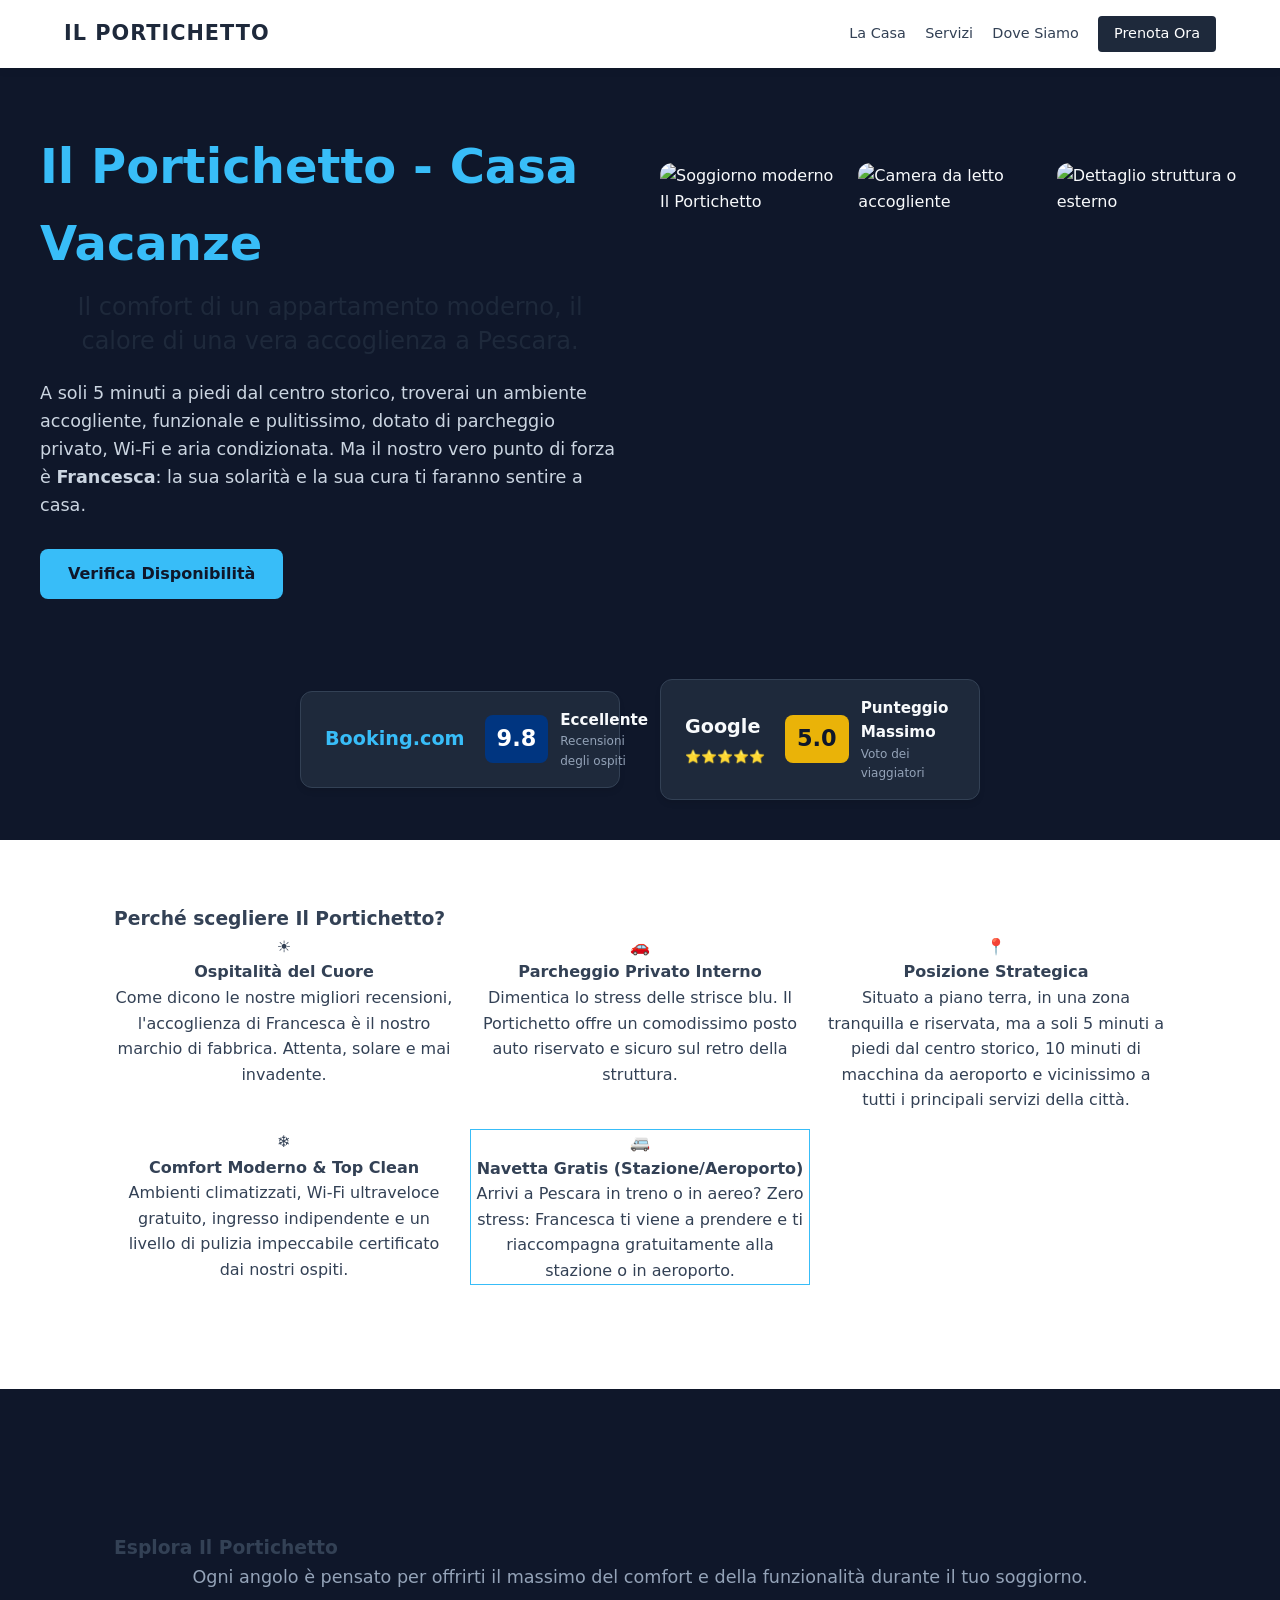
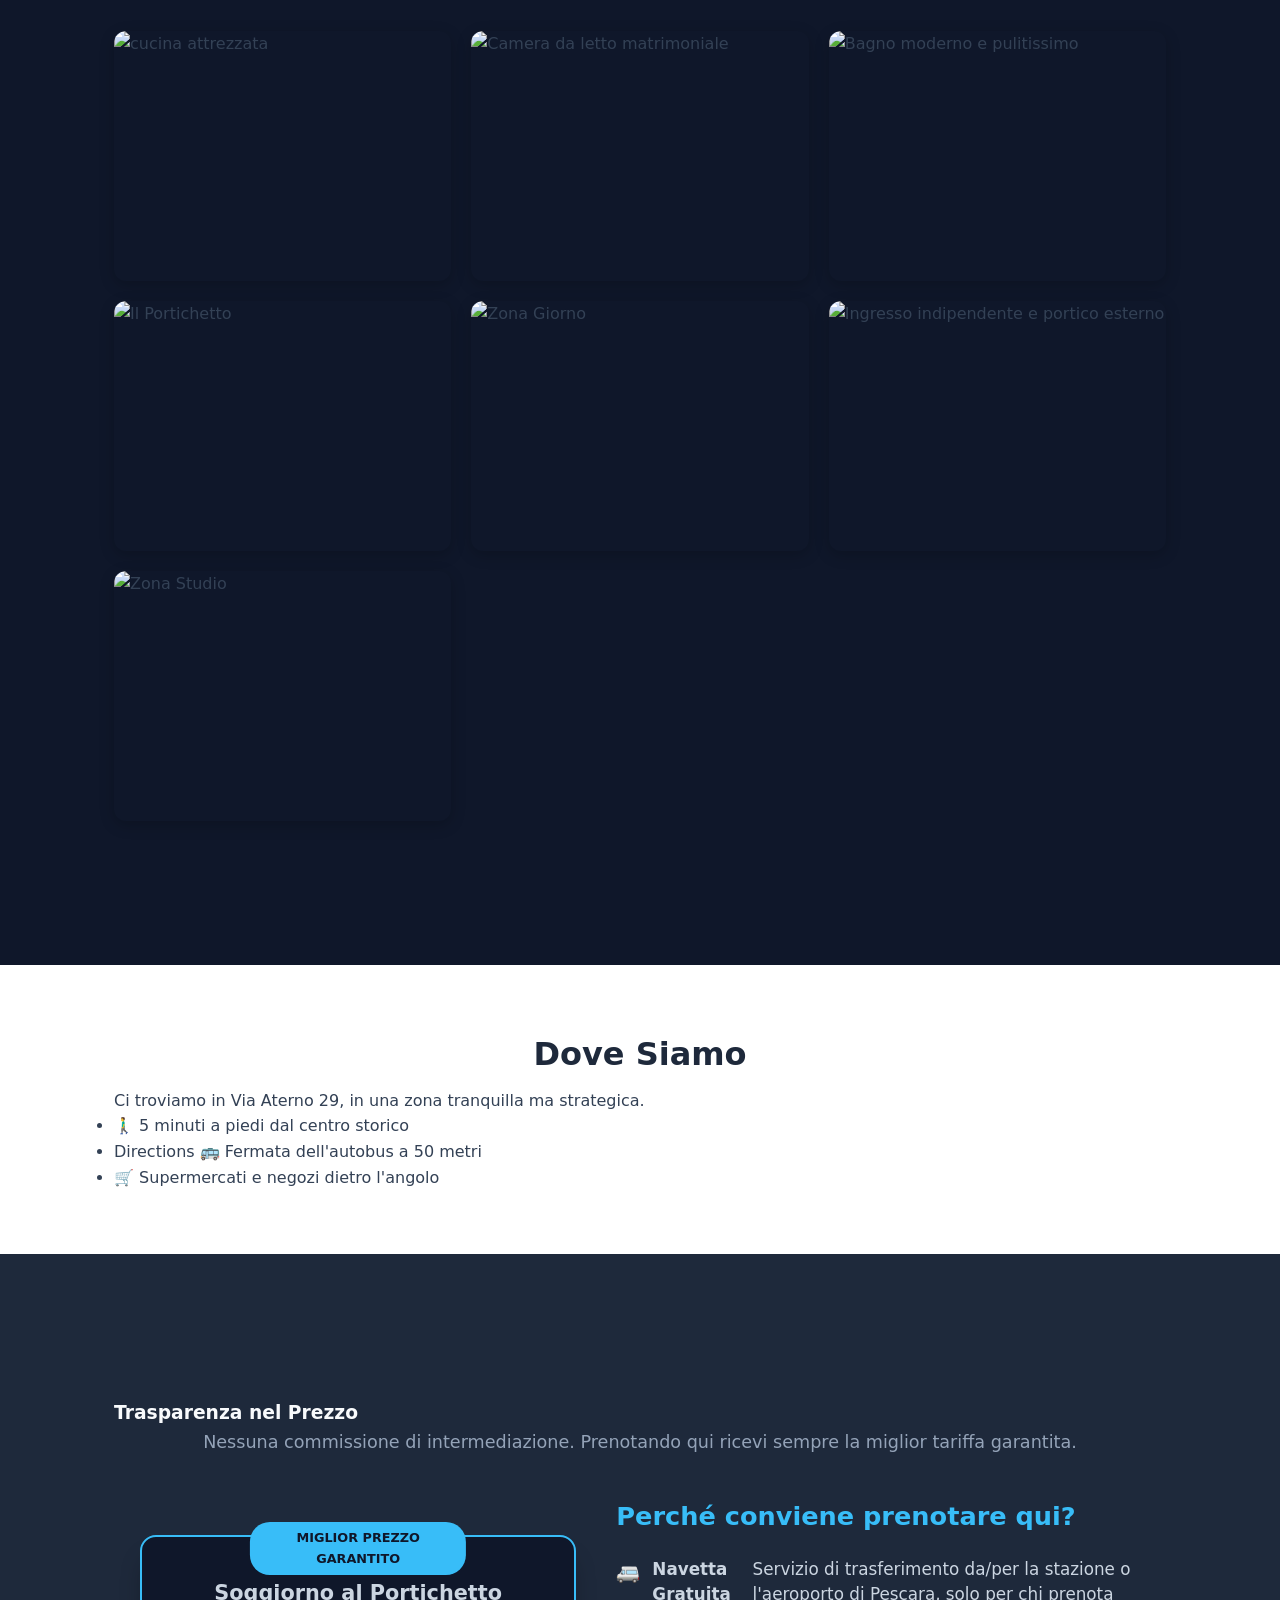
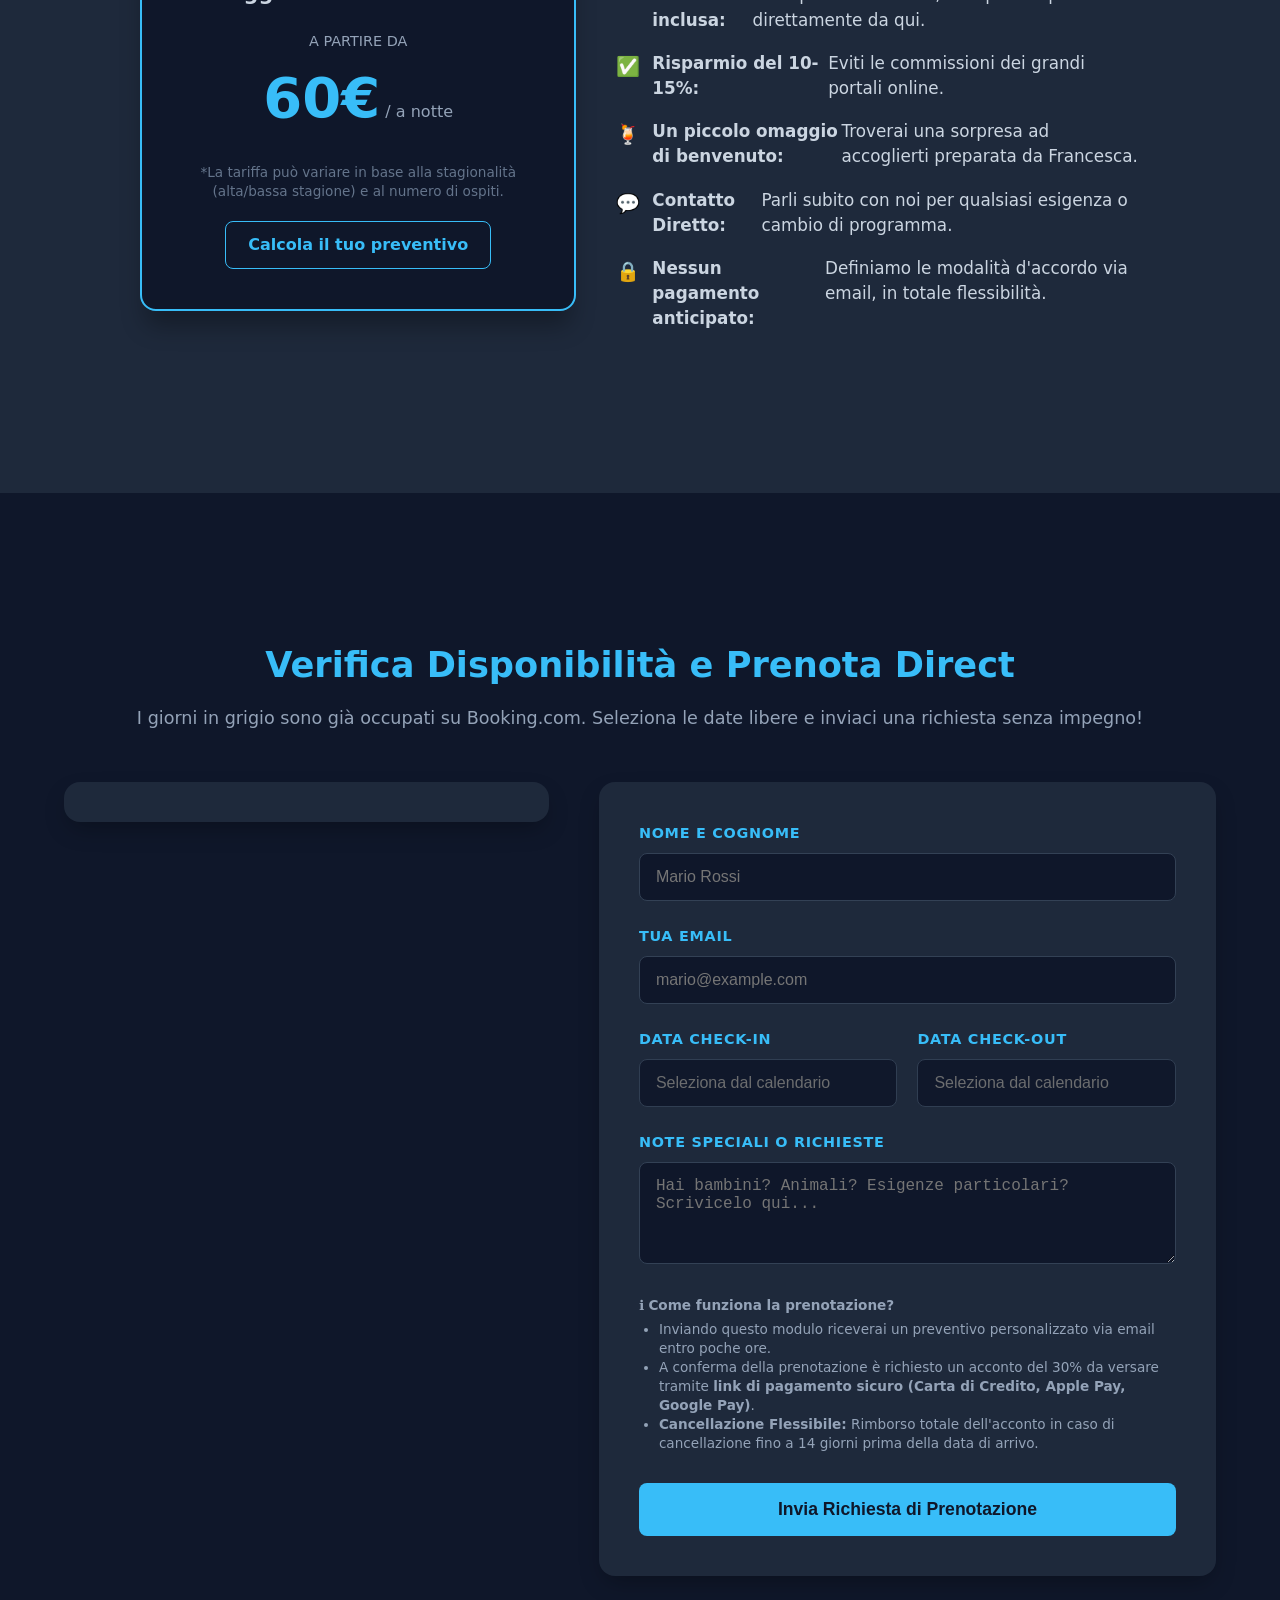
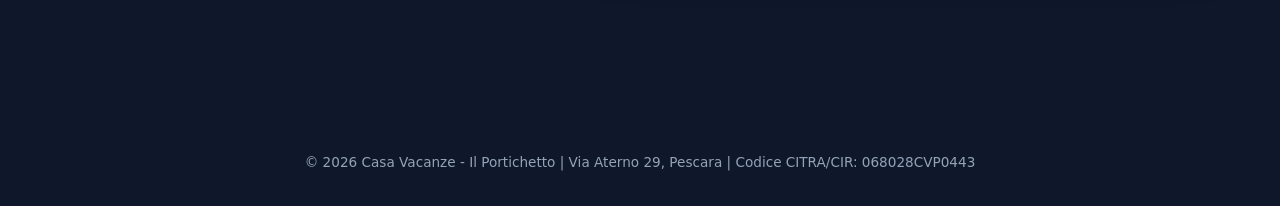
==== index.html @ ca44174b "small changes" ====
<!DOCTYPE html>
<html lang="it">
<head>
    <meta charset="UTF-8">
    <meta name="viewport" content="width=device-width, initial-scale=1.0">
    <title>Il Portichetto | Casa Vacanze a Pescara</title>
    <meta name="description" content="Soggiorna al B&B Il Portichetto a Pescara: appartamento moderno a 5 min dal centro con parcheggio, Wi-Fi e servizio navetta gratuito da stazione/aeroporto!">
    <!-- CSS di Flatpickr + Tema Scuro -->
    <link rel="stylesheet" href="https://cdn.jsdelivr.net/npm/flatpickr/dist/flatpickr.min.css">
    <link rel="stylesheet" href="https://cdn.jsdelivr.net/npm/flatpickr/dist/themes/dark.css">
    <link rel="stylesheet" href="style.css">
</head>
<body>

    <!-- 1. HEADER & NAVIGAZIONE (Su mobile diventerà un menu compatto) -->
    <header class="main-header">
        <a href="#" class="logo">Il Portichetto</a>
        <nav class="nav-menu">
            <a href="#appartamento">La Casa</a>
            <a href="#servizi">Servizi</a>
            <a href="#posizione">Dove Siamo</a>
            <a href="#prenota" class="btn-nav">Prenota Ora</a>
        </nav>
    </header>

    <main>
        <!-- COPERTINA (HERO SECTION) CON TRE FOTO DI SFONDO -->
        <section class="hero-section">
            <div class="hero-container">
                
                <div id="appartamento" class="hero-text-block">
                    <h1>Il Portichetto - Casa Vacanze</h1>
                    <h2>Il comfort di un appartamento moderno, il calore di una vera accoglienza a Pescara.</h2>
                    <p class="hero-subtext">
                        A soli 5 minuti a piedi dal centro storico, troverai un ambiente accogliente, funzionale e pulitissimo, dotato di parcheggio privato, Wi-Fi e aria condizionata. 
                        Ma il nostro vero punto di forza è <strong>Francesca</strong>: la sua solarità e la sua cura ti faranno sentire a casa.
                    </p>
                    <a href="#calendar-inline" class="btn-primary">Verifica Disponibilità</a>
                </div>

                <div class="hero-gallery-block">
                    <div class="hero-photo img-1">
                        <img src="img/IMG-20250228-WA0055.jpg" alt="Soggiorno moderno Il Portichetto">
                    </div>
                    <div class="hero-photo img-2">
                        <img src="img/IMG-20240410-WA0039.jpg" alt="Camera da letto accogliente">
                    </div>
                    <div class="hero-photo img-3">
                        <img src="img/IMG_20241228_101602.jpg" alt="Dettaglio struttura o esterno">
                    </div>
                </div>

            </div>
        </section>

        <!-- BANNER RECENSIONI & FIDUCIA -->
        <section class="trust-badges-section">
            <div class="trust-container">
                
                <!-- Badge Booking.com -->
                <a href="https://www.booking.com/Share-jTylYwJ" target="_blank" class="badge-card booking-badge">
                    <div class="badge-logo">
                        <span class="brand-name">Booking.com</span>
                    </div>
                    <div class="badge-rating">
                        <!-- 🌟 Cambia il voto con quello reale attuale se diverso -->
                        <span class="score">9.8</span>
                        <div class="rating-text">
                            <span class="status">Eccellente</span>
                            <span class="reviews-count">Recensioni degli ospiti</span>
                        </div>
                    </div>
                </a>

                <!-- Badge Google Reviews -->
                <!-- 🔴 Sostituisci il '#' nel tag href qui sotto con il link diretto alle tue recensioni su Google Maps -->
                <a href="https://maps.app.goo.gl/tx8YtbnzA3oC6B5k8" target="_blank" class="badge-card google-badge">
                    <div class="badge-logo">
                        <span class="brand-name">Google</span>
                        <span class="stars">⭐⭐⭐⭐⭐</span>
                    </div>
                    <div class="badge-rating">
                        <!-- 🌟 Cambia il voto con quello reale attuale se diverso -->
                        <span class="score">5.0</span>
                        <div class="rating-text">
                            <span class="status">Punteggio Massimo</span>
                            <span class="reviews-count">Voto dei viaggiatori</span>
                        </div>
                    </div>
                </a>

            </div>
        </section>

        <!-- 3. L'APPARTAMENTO & DETTAGLI -->
        <section id="servizi" class="features-section">
            <div class="container">
                <h3 class="section-title">Perché scegliere Il Portichetto?</h3>
                
                <div class="features-grid">
                    <div class="feature-card">
                        <span class="feature-icon">☀️</span>
                        <h4>Ospitalità del Cuore</h4>
                        <p>Come dicono le nostre migliori recensioni, l'accoglienza di Francesca è il nostro marchio di fabbrica. Attenta, solare e mai invadente.</p>
                    </div>

                    <div class="feature-card">
                        <span class="feature-icon">🚗</span>
                        <h4>Parcheggio Privato Interno</h4>
                        <p>Dimentica lo stress delle strisce blu. Il Portichetto offre un comodissimo posto auto riservato e sicuro sul retro della struttura.</p>
                    </div>

                    <div class="feature-card">
                        <span class="feature-icon">📍</span>
                        <h4>Posizione Strategica</h4>
                        <p>Situato a piano terra, in una zona tranquilla e riservata, ma a soli 5 minuti a piedi dal centro storico, 10 minuti di macchina da aeroporto
                             e vicinissimo a tutti i principali servizi della città.</p>
                    </div>

                    <div class="feature-card">
                        <span class="feature-icon">❄️</span>
                        <h4>Comfort Moderno & Top Clean</h4>
                        <p>Ambienti climatizzati, Wi-Fi ultraveloce gratuito, ingresso indipendente e un livello di pulizia impeccabile certificato dai nostri ospiti.</p>
                    </div>

                    <!-- CARD NAVETTA GRATUITA -->
                    <div class="feature-card" style="border: 1px solid #38bdf8;"> <!-- Un leggero bordo azzurro per farla risaltare -->
                        <span class="feature-icon">🚐</span>
                        <h4>Navetta Gratis (Stazione/Aeroporto)</h4>
                        <p>Arrivi a Pescara in treno o in aereo? Zero stress: Francesca ti viene a prendere e ti riaccompagna gratuitamente alla stazione o in aeroporto.</p>
                    </div>
                </div>
            </div>
        </section>

        <section id="appartamento" class="gallery-section">
            <div class="container">
                <h3 class="section-title">Esplora Il Portichetto</h3>
                <p class="section-subtitle">Ogni angolo è pensato per offrirti il massimo del comfort e della funzionalità durante il tuo soggiorno.</p>
                
                <div class="main-gallery-grid">
                    <div class="gallery-item">
                        <img src="img/IMG-20240410-WA0057.jpg" alt="cucina attrezzata">
                        <div class="gallery-overlay"><span>Cucina</span></div>
                    </div>
                    
                    <div class="gallery-item">
                        <img src="img/IMG-20250228-WA0055.jpg" alt="Camera da letto matrimoniale">
                        <div class="gallery-overlay"><span>Camera Matrimoniale + 2 singoli</span></div>
                    </div>
                    
                    <div class="gallery-item">
                        <img src="img/IMG_20240401_223243_030.jpg" alt="Bagno moderno e pulitissimo">
                        <div class="gallery-overlay"><span>Bagno moderno e pulitissimo</span></div>
                    </div>

                    <div class="gallery-item">
                        <img src="img/IMG_20240401_223243_082.jpg" alt="Il Portichetto">
                        <div class="gallery-overlay"><span>Il Portichetto</span></div>
                    </div>

                    <div class="gallery-item">
                        <img src="img/IMG-20240410-WA0051.jpg" alt="Zona Giorno">
                        <div class="gallery-overlay"><span>Zona Giorno</span></div>
                    </div>
                    
                    <div class="gallery-item">
                        <img src="img/IMG_20241228_101602.jpg" alt="Ingresso indipendente e portico esterno">
                        <div class="gallery-overlay"><span>Vista dal Portichetto</span></div>
                    </div>

                    <div class="gallery-item">
                        <img src="img/IMG-20240410-WA0074.jpg" alt="Zona Studio">
                        <div class="gallery-overlay"><span>Zona Studio</span></div>
                    </div>
                </div>
            </div>
        </section>

        <!-- 5. POSIZIONE -->
        <section id="posizione" class="container">
            <h2>Dove Siamo</h2>
            <p>Ci troviamo in Via Aterno 29, in una zona tranquilla ma strategica.</p>
            <ul>
                <li>🚶‍♂️ 5 minuti a piedi dal centro storico</li>
                <li>Directions 🚌 Fermata dell'autobus a 50 metri</li>
                <li>🛒 Supermercati e negozi dietro l'angolo</li>
            </ul>
        </section>

        <!-- 4. SEZIONE PREZZI E VANTAGGI DIRECT -->
        <section id="tariffe" class="prices-section">
            <div class="container">
                <h3 class="section-title">Trasparenza nel Prezzo</h3>
                <p class="section-subtitle">Nessuna commissione di intermediazione. Prenotando qui ricevi sempre la miglior tariffa garantita.</p>
                
                <div class="prices-grid">
                    <!-- Card Prezzo Trasparente -->
                    <div class="price-card central-card">
                        <div class="card-badge">Miglior Prezzo Garantito</div>
                        <h4>Soggiorno al Portichetto</h4>
                        <div class="price-value">
                            <span class="from">a partire da</span>
                            <span class="amount">60€</span>
                            <span class="per-night">/ a notte</span>
                        </div>
                        <p class="price-note">*La tariffa può variare in base alla stagionalità (alta/bassa stagione) e al numero di ospiti.</p>
                        <a href="#prenota" class="btn-secondary">Calcola il tuo preventivo</a>
                    </div>

                    <!-- Card Vantaggi della Prenotazione Diretta -->
                    <div class="benefits-card">
                        <h4>Perché conviene prenotare qui?</h4>
                        <ul class="benefits-list">
                            <!-- AGGIUNGI QUESTO COME PRIMO ELEMENTO DELLA LISTA DEI VANTAGGI -->
                            <li><span class="icon">🚐</span> <strong>Navetta Gratuita inclusa:</strong> Servizio di trasferimento da/per la stazione o l'aeroporto di Pescara, solo per chi prenota direttamente da qui.</li>
                            <li><span class="icon">✅</span> <strong>Risparmio del 10-15%:</strong> Eviti le commissioni dei grandi portali online.</li>
                            <li><span class="icon">🍹</span> <strong>Un piccolo omaggio di benvenuto:</strong> Troverai una sorpresa ad accoglierti preparata da Francesca.</li>
                            <li><span class="icon">💬</span> <strong>Contatto Diretto:</strong> Parli subito con noi per qualsiasi esigenza o cambio di programma.</li>
                            <li><span class="icon">🔒</span> <strong>Nessun pagamento anticipato:</strong> Definiamo le modalità d'accordo via email, in totale flessibilità.</li>
                        </ul>
                    </div>
                </div>
            </div>
        </section>

        <!-- 6. CALENDARIO E FORM DI PRENOTAZIONE -->
        <section id="prenota" class="bg-dark text-white">
            <div class="container booking-section">
                <h2>Verifica Disponibilità e Prenota Direct</h2>
                <p>I giorni in grigio sono già occupati su Booking.com. Seleziona le date libere e inviaci una richiesta senza impegno!</p>
                
                <div class="booking-wrapper">
                    <!-- Placeholder per il Calendario Dinamico -->
                    <!-- Il calendario si genererà dentro questo div vuoto -->
                    <div id="calendar-inline"></div>

                    <!-- Modulo di contatto -->
            <form action="https://api.web3forms.com/submit" method="POST" id="form-prenotazione">

                <input type="hidden" name="access_key" value="5b0fbd16-c0d2-46b3-8170-0feff8617cba">
                
                <input type="hidden" name="subject" value="Nuova richiesta di prenotazione dal sito Il Portichetto">

                <div class="form-group">
                    <label for="nome">Nome e Cognome</label>
                    <input type="text" name="nome" id="nome" required placeholder="Mario Rossi">
                </div>

                <div class="form-group">
                    <label for="email">Tua Email</label>
                    <input type="email" name="email" id="email" required placeholder="mario@example.com">
                </div>

                <div class="form-row">
                    <div class="form-group">
                        <label for="checkin">Data Check-in</label>
                        <input type="text" name="checkin" id="checkin" readonly required placeholder="Seleziona dal calendario">
                    </div>
                    <div class="form-group">
                        <label for="checkout">Data Check-out</label>
                        <input type="text" name="checkout" id="checkout" readonly required placeholder="Seleziona dal calendario">
                    </div>
                </div>

                <div class="form-group">
                    <label for="messaggio">Note speciali o richieste</label>
                    <textarea name="messaggio" id="messaggio" rows="4" placeholder="Hai bambini? Animali? Esigenze particolari? Scrivicelo qui..."></textarea>
                </div>
                
                <!-- NOTA SUI PAGAMENTI E CANCELLAZIONE -->
                <div class="form-policy-note" style="margin-bottom: 20px; font-size: 0.85rem; color: #94a3b8; line-height: 1.4;">
                    <p>ℹ️ <strong>Come funziona la prenotazione?</strong></p>
                    <ul style="padding-left: 20px; margin: 5px 0;">
                        <li>Inviando questo modulo riceverai un preventivo personalizzato via email entro poche ore.</li>
                        <li>A conferma della prenotazione è richiesto un acconto del 30% da versare tramite <strong>link di pagamento sicuro (Carta di Credito, Apple Pay, Google Pay)</strong>.</li>
                        <li><strong>Cancellazione Flessibile:</strong> Rimborso totale dell'acconto in caso di cancellazione fino a 14 giorni prima della data di arrivo.</li>
                    </ul>
                </div>
                
                <button type="submit" class="btn-submit">Invia Richiesta di Prenotazione</button>
            </form>
                </div>
            </div>
        </section>
    </main>

    <!-- FOOTER -->
    <footer>
        <p>&copy; 2026 Casa Vacanze - Il Portichetto | Via Aterno 29, Pescara | Codice CITRA/CIR: 068028CVP0443</p>
    </footer>

    <!-- JS di Flatpickr + Traduzione Italiana -->
    <script src="https://cdn.jsdelivr.net/npm/flatpickr"></script>
    <script src="https://cdn.jsdelivr.net/npm/flatpickr/dist/l10n/it.js"></script>
    <script src="app.js"></script>

    <!-- CORNICE POP-UP PER INGRANDIMENTO FOTO (LIGHTBOX) -->
    <div id="gallery-modal" class="modal">
        <span class="close-modal">&times;</span>
        <img class="modal-content" id="modal-img" src="" alt="">
    </div>
</body>
</html>
---- style.css ----
/* ==========================================================================
   1. RESET & VARIABILI (Impostazioni di base)
   ========================================================================== */
:root {
    --primary: #b45309;       /* Un caldo color ocra/terracotta per i bottoni */
    --primary-hover: #92400e;
    --dark: #1e293b;          /* Blu notte/antracite molto elegante */
    --light: #f8fafc;         /* Bianco sporco per gli sfondi alternati */
    --text: #334155;          /* Grigio scuro per i testi (più leggibile del nero puro) */
    --white: #ffffff;
    --font: system-ui, -apple-system, BlinkMacSystemFont, 'Segoe UI', Roboto, sans-serif;
}

* {
    margin: 0;
    padding: 0;
    box-sizing: border-box;
}

html {
    scroll-behavior: smooth; /* Scorrimento fluido quando clicchi sulle ancore */
}

body {
    font-family: var(--font);
    color: var(--text);
    line-height: 1.6;
    background-color: var(--white);
}

img {
    max-width: 100%;
    display: block;
}

/* Utility Class per centrare i contenuti */
.container {
    padding: 4rem 1.5rem;
    max-width: 1100px;
    margin: 0 auto;
}

.bg-light { background-color: var(--light); }
.bg-dark { background-color: var(--dark); }
.text-white { color: var(--white); }

h2 {
    font-size: 2rem;
    color: var(--dark);
    margin-bottom: 0.5rem;
    text-align: center;
}
.text-white h2 { color: var(--white); }

.subtitle {
    text-align: center;
    margin-bottom: 2.5rem;
    color: #64748b;
}

/* ==========================================================================
   2. BOTTONI
   ========================================================================== */
.btn-primary {
    display: inline-block;
    background-color: var(--primary);
    color: var(--white);
    padding: 0.8rem 2rem;
    text-decoration: none;
    border-radius: 4px;
    font-weight: 600;
    transition: background 0.3s ease;
    border: none;
    cursor: pointer;
    text-align: center;
}

.btn-primary:hover {
    background-color: var(--primary-hover);
}

/* ==========================================================================
   3. HEADER & NAVIGAZIONE
   ========================================================================== */
.main-header {
    background-color: rgba(255, 255, 255, 0.95);
    position: sticky;
    top: 0;
    z-index: 100;
    padding: 1rem 1.5rem;
    display: flex;
    flex-direction: column;
    align-items: center;
    gap: 1rem;
    box-shadow: 0 2px 10px rgba(0,0,0,0.05);
}

.logo {
    font-size: 1.3rem;
    font-weight: 700;
    color: var(--dark);
    text-decoration: none;
    text-transform: uppercase;
    letter-spacing: 1px;
}

.nav-menu {
    display: flex;
    gap: 1.2rem;
    align-items: center;
    font-size: 0.9rem;
}

.nav-menu a {
    color: var(--text);
    text-decoration: none;
    font-weight: 500;
}

.btn-nav {
    background-color: var(--dark);
    color: var(--white) !important;
    padding: 0.4rem 1rem;
    border-radius: 4px;
}

/* ==========================================================================
   4. HERO SECTION (Copertina con Trittico di Foto)
   ========================================================================== */
.hero {
    position: relative;
    height: 80vh; /* Occupa l'80% dell'altezza dello schermo */
    display: flex;
    align-items: center;
    justify-content: center;
    text-align: center;
    color: var(--white);
    padding: 0 1.5rem;
    overflow: hidden; /* Taglia le immagini che escono dai bordi */
}

/* Il contenitore delle foto di sfondo */
.hero-bg {
    position: absolute;
    top: 0;
    left: 0;
    width: 100%;
    height: 100%;
    display: flex;
    z-index: 1;
}

.hero-bg img {
    height: 100%;
    width: 100%;
    object-fit: cover; /* Taglia l'immagine proporzionalmente senza distorcerla */
    transition: width 0.5s ease;
}

/* REGOLE MOBILE-FIRST: Nascondiamo la seconda e terza foto sui telefoni */
.hero-bg img:not(:first-child) {
    display: none;
}

/* L'overlay scuro per proteggere la leggibilità del testo */
.hero-overlay {
    position: absolute;
    top: 0;
    left: 0;
    width: 100%;
    height: 100%;
    background: rgba(15, 23, 42, 0.6); /* Colore scuro con 60% di opacità */
    z-index: 2;
}

/* Il testo vero e proprio, che deve stare sopra a tutto */
.hero-content {
    position: relative;
    z-index: 3;
    max-width: 800px;
}

/* ==========================================================================
   5. SEZIONI: APPARTAMENTO & SERVIZI
   ========================================================================== */
.features-grid {
    display: grid;
    grid-template-columns: 1fr;
    gap: 1rem;
    margin-bottom: 2.5rem;
    text-align: center;
}

.feature-item {
    background: var(--light);
    padding: 1rem;
    border-radius: 4px;
}

.gallery-placeholder {
    display: grid;
    grid-template-columns: 1fr;
    gap: 1rem;
}

.photo-card {
    background-color: #e2e8f0;
    height: 200px;
    display: flex;
    align-items: center;
    justify-content: center;
    color: #64748b;
    border-radius: 4px;
    font-weight: 500;
}

.services-grid {
    display: grid;
    grid-template-columns: repeat(2, 1fr); /* 2 colonne su mobile */
    gap: 1.5rem;
}

.service-card {
    background: var(--white);
    padding: 1.2rem;
    border-radius: 6px;
    text-align: center;
    box-shadow: 0 4px 6px -1px rgba(0,0,0,0.05);
    font-weight: 500;
}

/* ==========================================================================
   6. PRENOTAZIONE & FORM
   ========================================================================== */
.booking-wrapper {
    display: flex;
    flex-direction: column;
    gap: 2.5rem;
    margin-top: 2rem;
}

/* Centra e rende fluido il calendario sul nostro sfondo */
.flatpickr-calendar.inline {
    margin: 0 auto;
    width: 100% !important;
    max-width: 350px;
    box-shadow: none;
    background: #1e293b; /* Uniformiamo lo sfondo al nostro tema */
}

#request-form {
    display: flex;
    flex-direction: column;
    gap: 1rem;
}

#request-form input, 
#request-form textarea {
    width: 100%;
    padding: 0.8rem 1rem;
    border: 1px solid #475569;
    background-color: #1e293b;
    color: var(--white);
    border-radius: 4px;
    font-family: var(--font);
}

#request-form input::placeholder, 
#request-form textarea::placeholder {
    color: #94a3b8;
}

.form-dates {
    display: flex;
    gap: 1rem;
}

/* ==========================================================================
   7. FOOTER
   ========================================================================== */
footer {
    background-color: #0f172a;
    color: #94a3b8;
    text-align: center;
    padding: 2rem 1.5rem;
    font-size: 0.85rem;
}

/* ==========================================================================
   8. MEDIA QUERIES (Adattamento per schermi grandi / Desktop)
   ========================================================================== */
@media (min-width: 768px) {

    /* Mostriamo tutte e tre le foto affiancate solo su schermi grandi */
    .hero-bg img:not(:first-child) {
        display: block;
    }
    
    /* Ogni foto occupa esattamente un terzo dello spazio orizzontale */
    .hero-bg img {
        width: 33.333%;
    }

    .main-header {
        flex-direction: row;
        justify-content: space-between;
        padding: 1rem 4rem;
    }

    .hero-content h1 { font-size: 3.5rem; }
    
    .features-grid {
        grid-template-columns: repeat(3, 1fr); /* 3 colonne per i dettagli */
    }

    .gallery-placeholder {
        grid-template-columns: repeat(3, 1fr); /* 3 colonne per le foto */
    }
    
    .photo-card { height: 250px; }

    .services-grid {
        grid-template-columns: repeat(3, 1fr); /* 3 colonne per i servizi */
    }

    .booking-wrapper {
        flex-direction: row; /* Calendario e Form affiancati su desktop */
    }

    .booking-wrapper > * {
        flex: 1; /* Occupano lo stesso spazio (50% ciascuno) */
    }
}
/* Struttura della Mega Hero */
.hero-section {
    padding: 60px 20px;
    background-color: #0f172a; /* Sfondo scuro elegante */
    color: #f8fafc;
}

.hero-container {
    max-width: 1200px;
    margin: 0 auto;
    display: grid;
    grid-template-columns: 1fr; /* Di base una sola colonna per i cellulari */
    gap: 40px;
    align-items: center;
}

/* Quando lo schermo è grande (PC), dividiamo in 2 colonne */
@media (min-width: 768px) {
    .hero-container {
        grid-template-columns: 1fr 1fr; /* Testo a sinistra, foto a destra */
    }
}

/* Stile dei testi */
.hero-text-block h1 {
    font-size: 3rem;
    color: #38bdf8; /* Un bell'azzurro mare/pescarese */
    margin-bottom: 10px;
}

.hero-text-block h2 {
    font-size: 1.5rem;
    font-weight: 400;
    line-height: 1.4;
    margin-bottom: 20px;
}

.hero-subtext {
    font-size: 1.1rem;
    color: #cbd5e1;
    margin-bottom: 30px;
    line-height: 1.6;
}

/* Il bottone per scorrere al calendario */
.btn-primary {
    display: inline-block;
    background-color: #38bdf8;
    color: #0f172a;
    padding: 12px 28px;
    font-weight: bold;
    text-decoration: none;
    border-radius: 8px;
    transition: background 0.3s ease;
}

.btn-primary:hover {
    background-color: #0ea5e9;
}

/* Il blocco delle 3 foto affiancate */
.hero-gallery-block {
    display: flex;
    gap: 15px;
    height: 400px; /* Altezza della galleria */
}

.hero-photo {
    flex: 1;
    overflow: hidden;
    border-radius: 12px;
    transition: flex 0.5s ease; /* Effetto zoom dinamico quando ci passi sopra */
}

.hero-photo img {
    width: 100%;
    height: 100%;
    object-fit: cover; /* Taglia le foto perfettamente senza deformarle */
}

/* Effetto figo: la foto si allarga leggermente quando l'utente ci passa il mouse */
.hero-photo:hover {
    flex: 2;
}

/* ==========================================================================
   SEZIONE CALENDARIO E PRENOTAZIONE
   ========================================================================== */

/* Sfondo scuro per tutta la sezione */
.bg-dark {
    background-color: #0f172a;
    padding: 80px 20px;
    color: #f8fafc;
}

/* Container centrale */
.booking-section {
    max-width: 1200px;
    margin: 0 auto;
}

.booking-section h2 {
    font-size: 2.2rem;
    color: #38bdf8;
    margin-bottom: 10px;
    text-align: center;
}

.booking-section > p {
    text-align: center;
    color: #94a3b8;
    margin-bottom: 50px;
    font-size: 1.1rem;
}

/* Il Wrapper che affianca Calendario e Form */
.booking-wrapper {
    display: grid;
    grid-template-columns: 1fr; /* Una colonna su Mobile */
    gap: 50px; /* Spazio generoso tra i due blocchi */
    align-items: start;
}

/* Su PC diamo il giusto spazio: il calendario occupa il 45%, il form il 55% */
@media (min-width: 992px) {
    .booking-wrapper {
        grid-template-columns: 1.1fr 1.4fr;
    }
}

/* Personalizzazione del blocco Flatpickr (Calendario) */
#calendar-inline {
    display: flex;
    justify-content: center;
    background: #1e293b;
    padding: 20px;
    border-radius: 16px;
    box-shadow: 0 10px 25px -5px rgba(0, 0, 0, 0.3);
}

/* Forza Flatpickr ad allinearsi perfettamente senza bordi strani */
.flatpickr-calendar.inline {
    box-shadow: none !important;
    background: transparent !important;
    border: none !important;
}

/* Stile del Modulo/Form */
#form-prenotazione {
    background: #1e293b;
    padding: 40px;
    border-radius: 16px;
    box-shadow: 0 10px 25px -5px rgba(0, 0, 0, 0.3);
}

/* Spaziature dei gruppi di campi */
.form-group {
    margin-bottom: 24px;
}

.form-group label {
    display: block;
    font-size: 0.9rem;
    font-weight: 600;
    margin-bottom: 8px;
    color: #38bdf8;
    text-transform: uppercase;
    letter-spacing: 0.05em;
}

/* Input, Textarea e Campi data */
#form-prenotazione input[type="text"],
#form-prenotazione input[type="email"],
#form-prenotazione textarea {
    width: 100%;
    padding: 14px 16px;
    background-color: #0f172a;
    border: 1px solid #334155;
    border-radius: 8px;
    color: #f8fafc;
    font-size: 1rem;
    transition: all 0.3s ease;
    box-sizing: border-box; /* Evita che escano dai bordi */
}

/* Effetto focus quando l'utente clicca per scrivere */
#form-prenotazione input:focus,
#form-prenotazione textarea:focus {
    outline: none;
    border-color: #38bdf8;
    box-shadow: 0 0 0 3px rgba(56, 189, 248, 0.2);
}

/* Disposizione Check-in e Check-out affiancati */
.form-row {
    display: grid;
    grid-template-columns: 1fr 1fr;
    gap: 20px;
}

/* Stile per i campi di lettura data (Check-in/Out) */
#form-prenotazione input[readonly] {
    cursor: not-allowed;
    background-color: #0f172a;
    opacity: 0.9;
}

/* Il Bottone d'invio gigante e moderno */
.btn-submit {
    width: 100%;
    background-color: #38bdf8;
    color: #0f172a;
    padding: 16px;
    font-size: 1.1rem;
    font-weight: bold;
    border: none;
    border-radius: 8px;
    cursor: pointer;
    transition: background 0.3s ease, transform 0.1s ease;
    margin-top: 10px;
}

.btn-submit:hover {
    background-color: #0ea5e9;
}

.btn-submit:active {
    transform: scale(0.98);
}

/* ==========================================================================
   SEZIONE PREZZI
   ========================================================================== */
.prices-section {
    padding: 80px 20px;
    background-color: #1e293b; /* Sfondo leggermente più chiaro del total dark per staccare */
    color: #f8fafc;
}

.section-subtitle {
    text-align: center;
    color: #94a3b8;
    margin-bottom: 40px;
    font-size: 1.1rem;
}

.prices-grid {
    display: grid;
    grid-template-columns: 1fr;
    gap: 40px;
    max-width: 1000px;
    margin: 0 auto;
    align-items: center;
}

@media (min-width: 768px) {
    .prices-grid {
        grid-template-columns: 1fr 1.2fr; /* Card prezzo a sinistra, vantaggi a destra */
    }
}

/* La scheda col prezzo */
.price-card {
    background: #0f172a;
    padding: 40px 30px;
    border-radius: 16px;
    border: 2px solid #38bdf8; /* Bordo azzurro per metterla in risalto */
    position: relative;
    text-align: center;
    box-shadow: 0 20px 25px -5px rgba(0, 0, 0, 0.3);
}

.card-badge {
    position: absolute;
    top: -15px;
    left: 50%;
    transform: translateX(-50%);
    background: #38bdf8;
    color: #0f172a;
    padding: 6px 16px;
    font-size: 0.8rem;
    font-weight: bold;
    border-radius: 20px;
    text-transform: uppercase;
}

.price-card h4 {
    font-size: 1.3rem;
    margin-bottom: 20px;
    color: #cbd5e1;
}

.price-value {
    margin-bottom: 20px;
}

.price-value .from {
    display: block;
    font-size: 0.9rem;
    color: #94a3b8;
    text-transform: uppercase;
}

.price-value .amount {
    font-size: 3.5rem;
    font-weight: 800;
    color: #38bdf8;
}

.price-value .per-night {
    font-size: 1rem;
    color: #94a3b8;
}

.price-note {
    font-size: 0.85rem;
    color: #64748b;
    line-height: 1.4;
}

/* La scheda coi vantaggi */
.benefits-card h4 {
    font-size: 1.6rem;
    color: #38bdf8;
    margin-bottom: 20px;
}

.benefits-list {
    list-style: none;
    padding: 0;
    margin: 0;
}

.benefits-list li {
    margin-bottom: 18px;
    font-size: 1.05rem;
    line-height: 1.5;
    color: #cbd5e1;
    display: flex;
    align-items: flex-start;
}

.benefits-list .icon {
    margin-right: 12px;
    font-size: 1.2rem;
    margin-top: 2px;
}

.btn-secondary {
    display: inline-block;
    margin-top: 20px;
    background: transparent;
    color: #38bdf8;
    border: 1px solid #38bdf8;
    padding: 10px 22px;
    border-radius: 8px;
    text-decoration: none;
    font-weight: bold;
    transition: all 0.3s ease;
}

.btn-secondary:hover {
    background: #38bdf8;
    color: #0f172a;
}

/* ==========================================================================
   SEZIONE GALLERIA FOTOGRAFICA
   ========================================================================== */
.gallery-section {
    padding: 80px 20px;
    background-color: #0f172a; /* Total dark coordinato */
}

/* Griglia responsive: 1 colonna su mobile, 2 su tablet, 4 su PC */
.main-gallery-grid {
    display: grid;
    grid-template-columns: repeat(auto-fit, minmax(250px, 1fr));
    gap: 20px;
    max-width: 1200px;
    margin: 0 auto;
}

/* Singolo contenitore foto */
.gallery-item {
    position: relative;
    height: 250px;
    border-radius: 12px;
    overflow: hidden;
    box-shadow: 0 4px 15px rgba(0, 0, 0, 0.2);
    cursor: pointer;
}

.gallery-item img {
    width: 100%;
    height: 100%;
    object-fit: cover;
    transition: transform 0.5s ease;
}

/* Effetto velo scuro e scritta che appaiono al passaggio del mouse */
.gallery-overlay {
    position: absolute;
    top: 0;
    left: 0;
    width: 100%;
    height: 100%;
    background: rgba(15, 23, 42, 0.7); /* Sfondo scuro semitrasparente */
    display: flex;
    align-items: center;
    justify-content: center;
    opacity: 0;
    transition: opacity 0.3s ease;
}

.gallery-overlay span {
    color: #38bdf8;
    font-weight: bold;
    font-size: 1.1rem;
    border: 2px solid #38bdf8;
    padding: 8px 16px;
    border-radius: 6px;
    transform: translateY(20px);
    transition: transform 0.3s ease;
}

/* Animazioni all'Hover */
.gallery-item:hover img {
    transform: scale(1.1); /* Zoom leggero della foto */
}

.gallery-item:hover .gallery-overlay {
    opacity: 1; /* Mostra il velo scuro */
}

.gallery-item:hover .gallery-overlay span {
    transform: translateY(0); /* Fai salire la scritta fluidamente */
}

/* ==========================================================================
   SISTEMA DI INGRANDIMENTO FOTO (MODAL/LIGHTBOX)
   ========================================================================== */
.modal {
    display: none; /* Nascosto di default */
    position: fixed;
    z-index: 9999; /* Sta sopra a qualsiasi altro elemento del sito */
    left: 0;
    top: 0;
    width: 100%;
    height: 100%;
    background-color: rgba(15, 23, 42, 0.9); /* Sfondo scuro semitrasparente */
    align-items: center;
    justify-content: center;
}

/* La foto ingrandita */
.modal-content {
    max-width: 85%; /* Lascia un margine elegante dai bordi (non è tutto schermo) */
    max-height: 80vh; /* Non supera l'80% dell'altezza dello schermo */
    border-radius: 16px;
    box-shadow: 0 25px 50px -12px rgba(0, 0, 0, 0.5);
    
    /* Animazione fluida di apertura */
    animation: zoomFidato 0.3s ease;
}

@keyframes zoomFidato {
    from { transform: scale(0.95); opacity: 0; }
    to { transform: scale(1); opacity: 1; }
}

/* Il tasto per chiudere (la X in alto a destra) */
.close-modal {
    position: absolute;
    top: 20px;
    right: 30px;
    color: #cbd5e1;
    font-size: 40px;
    font-weight: bold;
    cursor: pointer;
    transition: color 0.2s;
}

.close-modal:hover {
    color: #38bdf8; /* Diventa azzurra quando ci passi sopra */
}

/* ==========================================================================
   BADGE RECENSIONI (BOOKING & GOOGLE)
   ========================================================================== */
.trust-badges-section {
    background-color: #0f172a;
    padding: 20px 20px 40px 20px; /* Margine inferiore per dare respiro */
}

.trust-container {
    max-width: 1200px;
    margin: 0 auto;
    display: flex;
    flex-direction: column;
    gap: 20px;
    justify-content: center;
    align-items: center;
}

/* Su PC i badge si affiancano */
@media (min-width: 600px) {
    .trust-container {
        flex-direction: row;
        gap: 40px;
    }
}

/* Stile base delle card cliccabili */
.badge-card {
    background: #1e293b;
    border-radius: 12px;
    padding: 16px 24px;
    display: flex;
    align-items: center;
    gap: 20px;
    text-decoration: none;
    color: #f8fafc;
    border: 1px solid #334155;
    box-shadow: 0 4px 6px -1px rgba(0, 0, 0, 0.1);
    transition: transform 0.3s ease, border-color 0.3s ease;
    width: 100%;
    max-width: 320px; /* Dimensione compatta ed elegante */
}

.badge-card:hover {
    transform: translateY(-3px);
}

/* Colori al passaggio del mouse per distinguere le piattaforme */
.booking-badge:hover {
    border-color: #003580; /* Blu classico Booking */
}

.google-badge:hover {
    border-color: #ea4335; /* Rosso Google */
}

/* Loghi e Brand text */
.badge-logo {
    display: flex;
    flex-direction: column;
}

.booking-badge .brand-name {
    font-size: 1.2rem;
    font-weight: 800;
    color: #38bdf8; /* Azzurro coordinato al nostro sito */
}

.google-badge .brand-name {
    font-size: 1.2rem;
    font-weight: 800;
    color: #f8fafc;
}

.stars {
    font-size: 0.8rem;
    margin-top: 4px;
}

/* Zona punteggio */
.badge-rating {
    display: flex;
    align-items: center;
    gap: 12px;
    margin-left: auto; /* Spinge il voto tutto a destra */
}

/* Il quadratino col numero */
.badge-rating .score {
    background: #003580; /* Sfondo blu Booking di base */
    color: #fff;
    font-weight: bold;
    font-size: 1.4rem;
    padding: 6px 12px;
    border-radius: 8px;
}

/* Per google facciamo il quadratino color oro/giallo recensioni */
.google-badge .score {
    background: #eab308;
    color: #0f172a;
}

/* Testi descrittivi */
.rating-text {
    display: flex;
    flex-direction: column;
}

.rating-text .status {
    font-weight: bold;
    font-size: 0.95rem;
}

.rating-text .reviews-count {
    font-size: 0.75rem;
    color: #94a3b8;
}
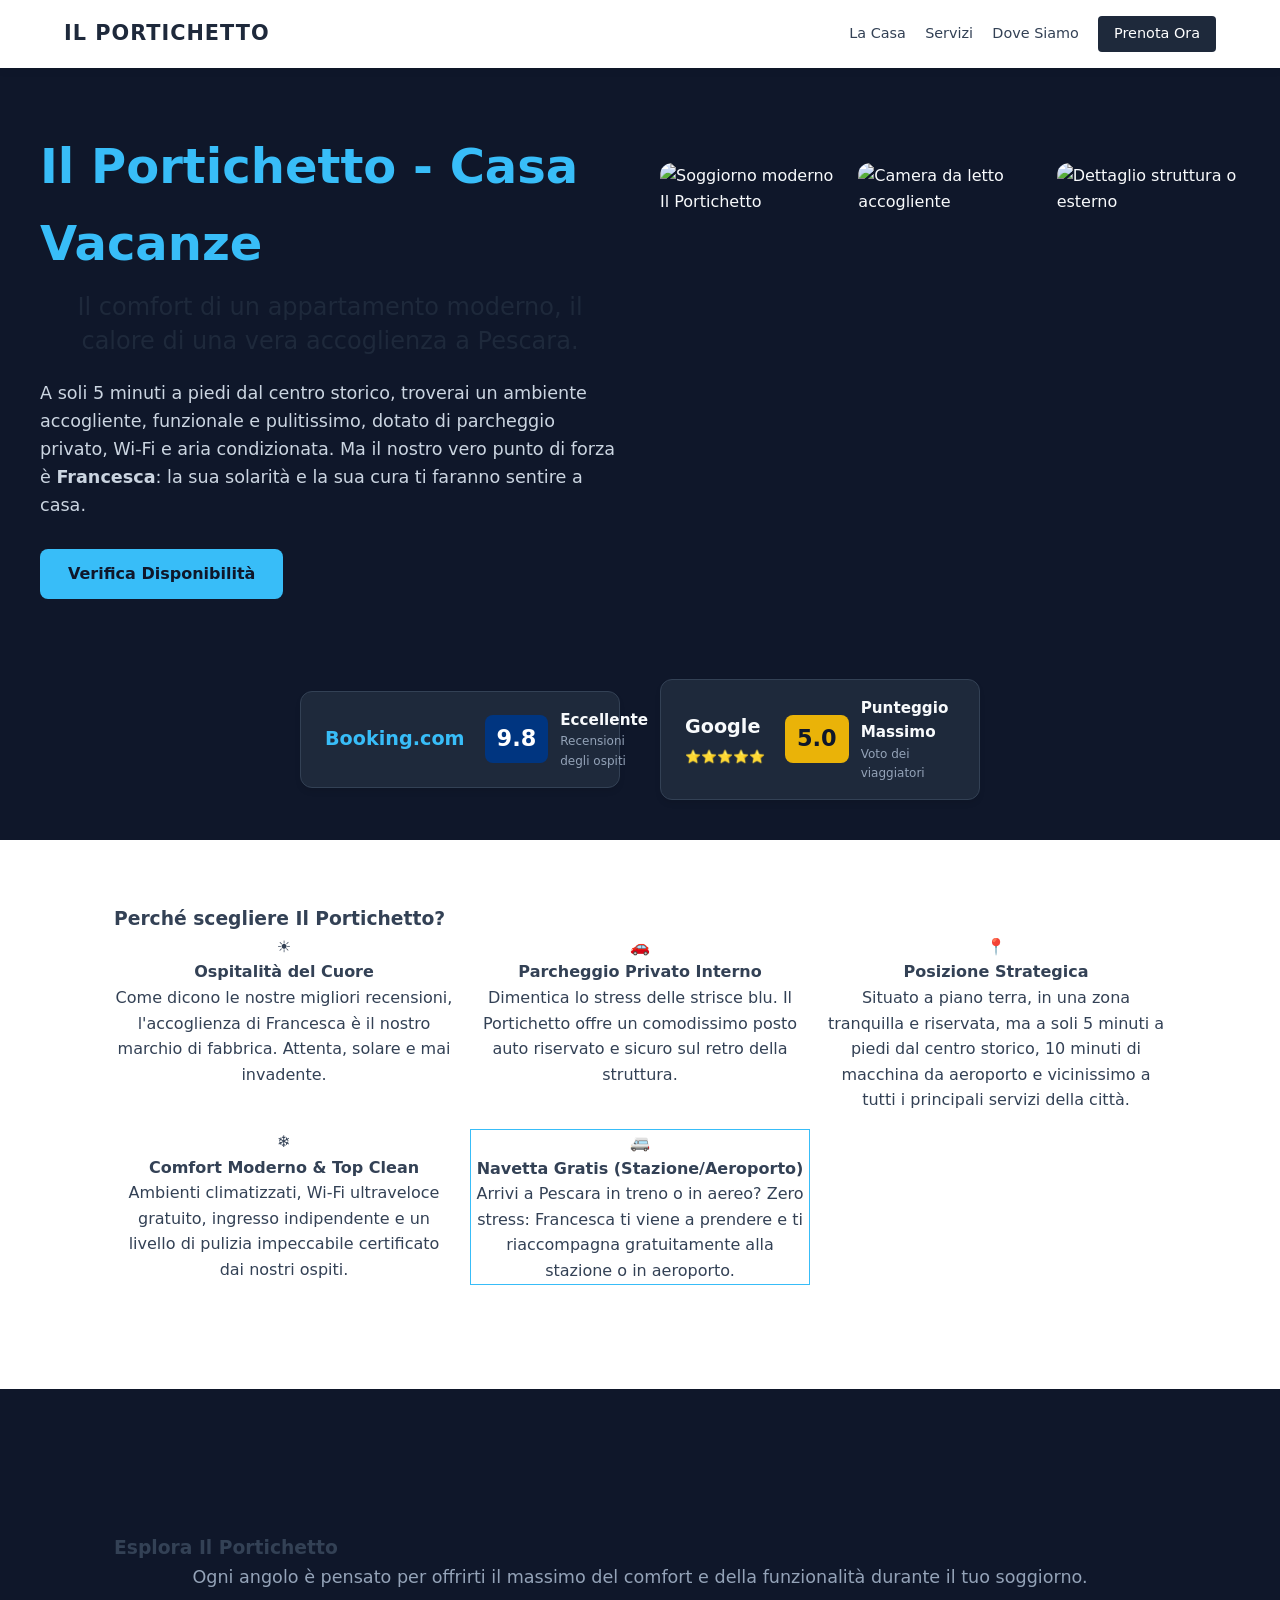
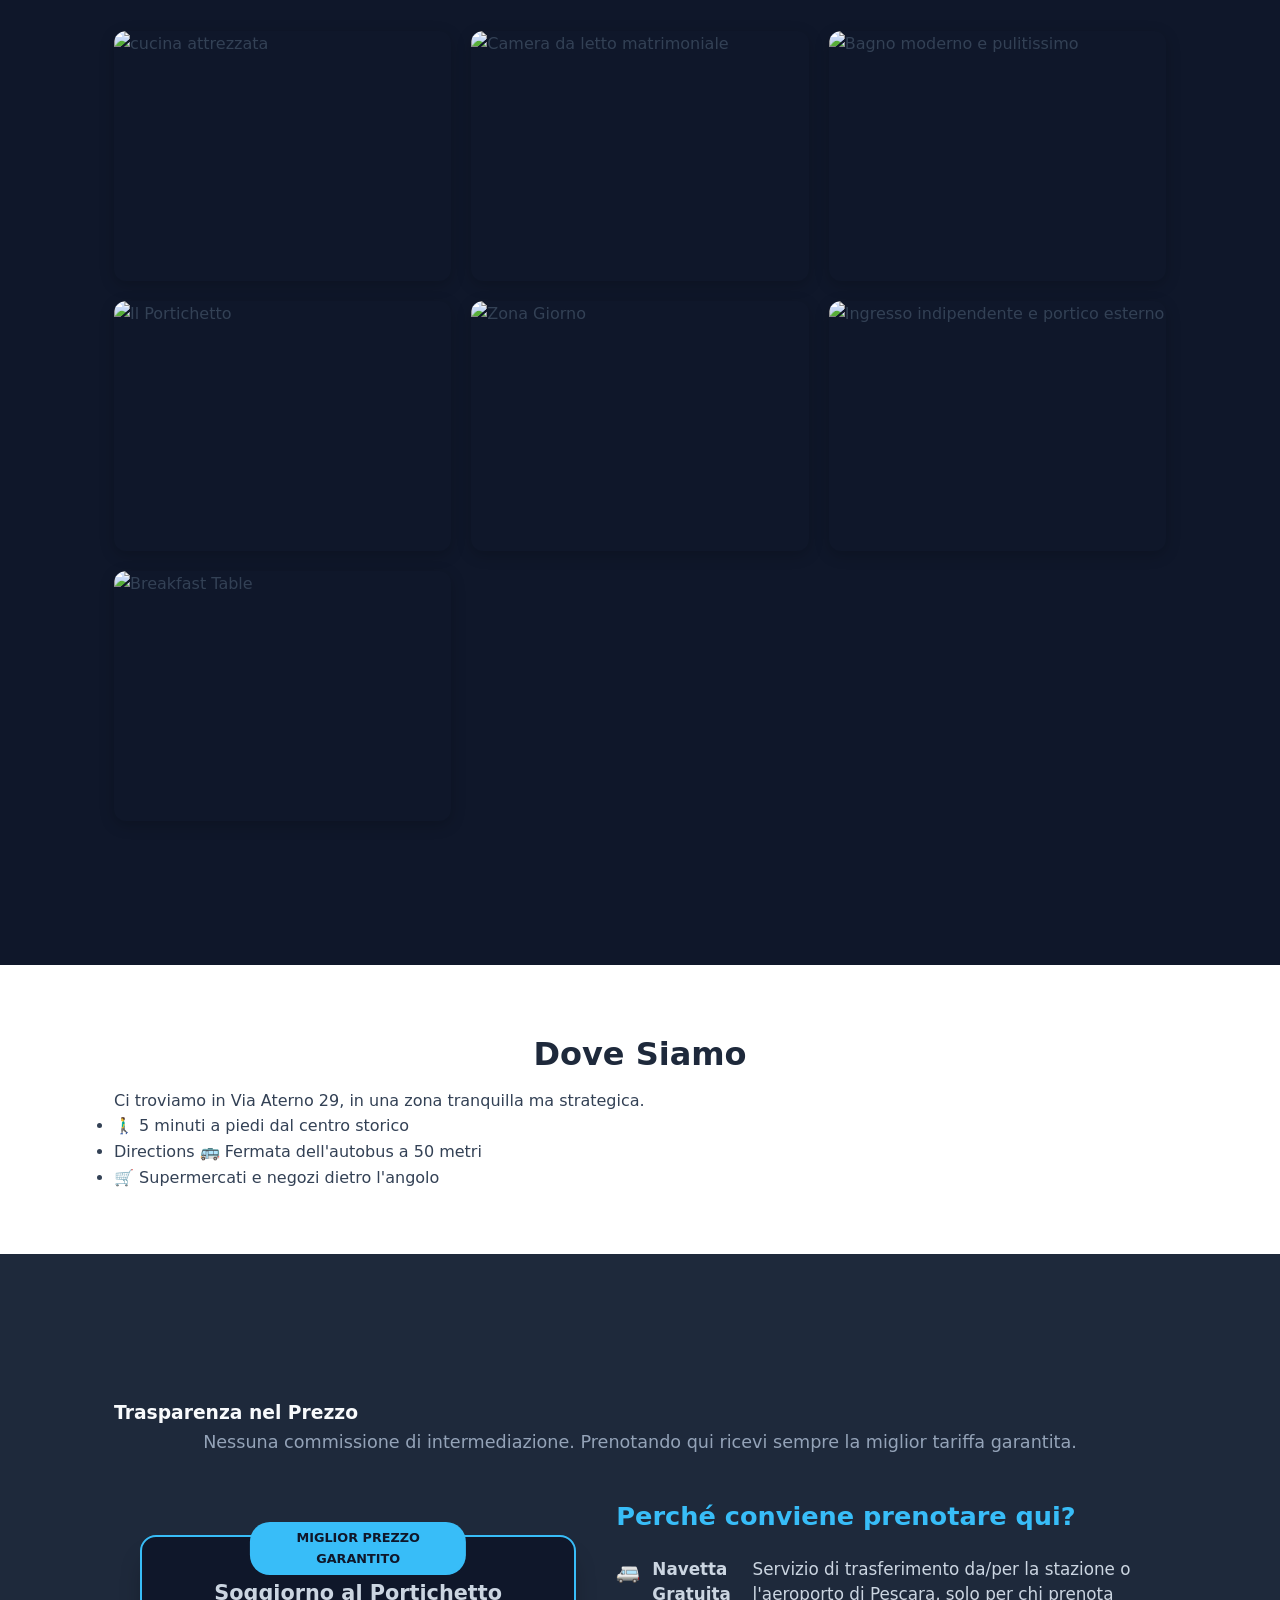
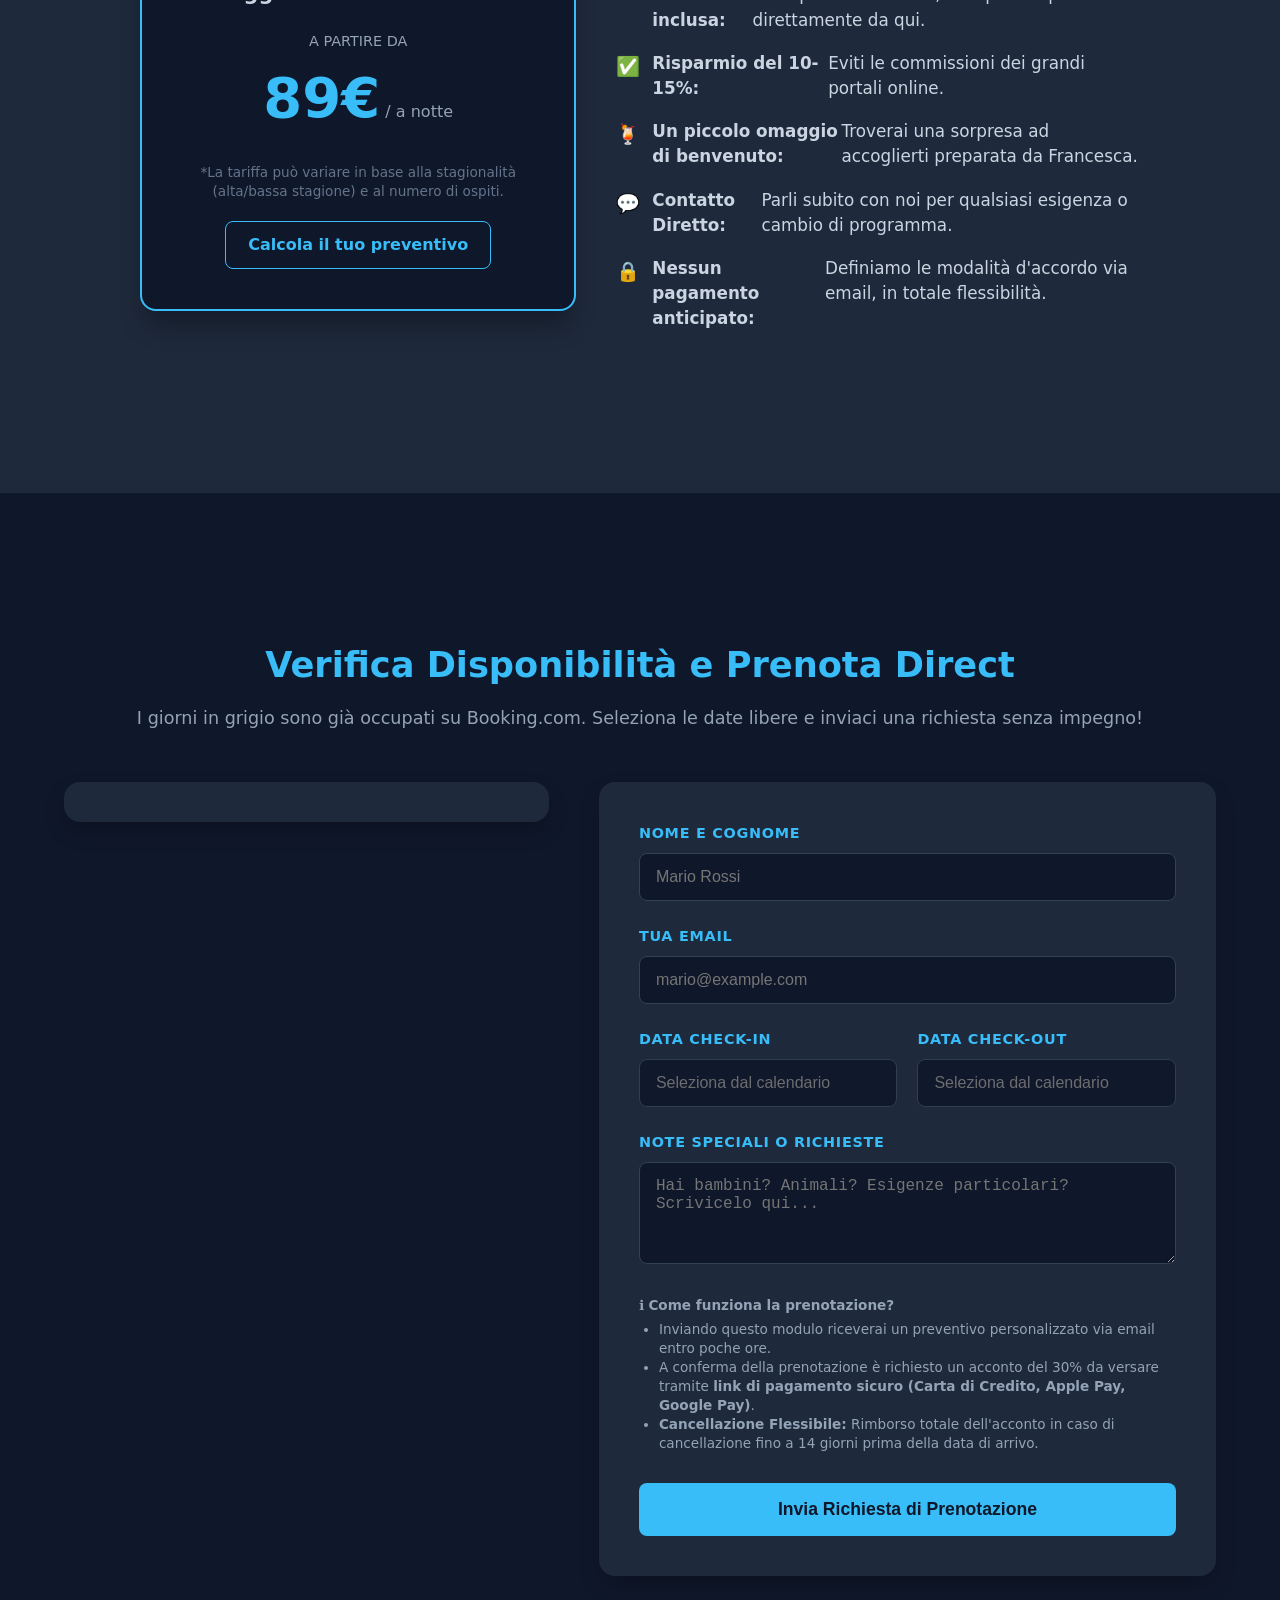
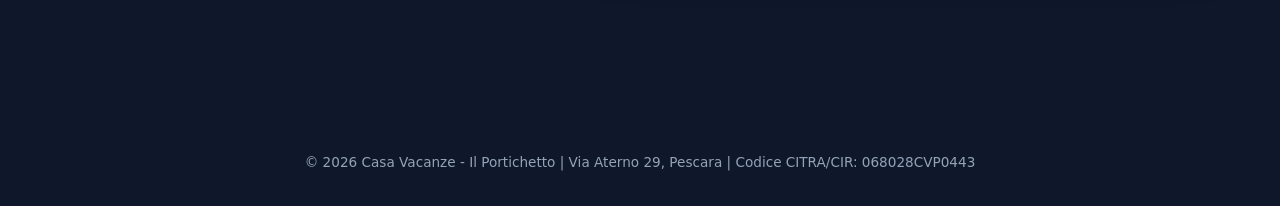
==== commit 98ee55be: "changed price and add img" ====
--- a/index.html
+++ b/index.html
@@ -170,8 +170,8 @@
                     </div>
 
                     <div class="gallery-item">
-                        <img src="img/IMG-20240410-WA0074.jpg" alt="Zona Studio">
-                        <div class="gallery-overlay"><span>Zona Studio</span></div>
+                        <img src="img/IMG-20240325-WA0087.jpg" alt="Breakfast Table">
+                        <div class="gallery-overlay"><span>Breakfast Table</span></div>
                     </div>
                 </div>
             </div>
@@ -201,7 +201,7 @@
                         <h4>Soggiorno al Portichetto</h4>
                         <div class="price-value">
                             <span class="from">a partire da</span>
-                            <span class="amount">60€</span>
+                            <span class="amount">89€</span>
                             <span class="per-night">/ a notte</span>
                         </div>
                         <p class="price-note">*La tariffa può variare in base alla stagionalità (alta/bassa stagione) e al numero di ospiti.</p>
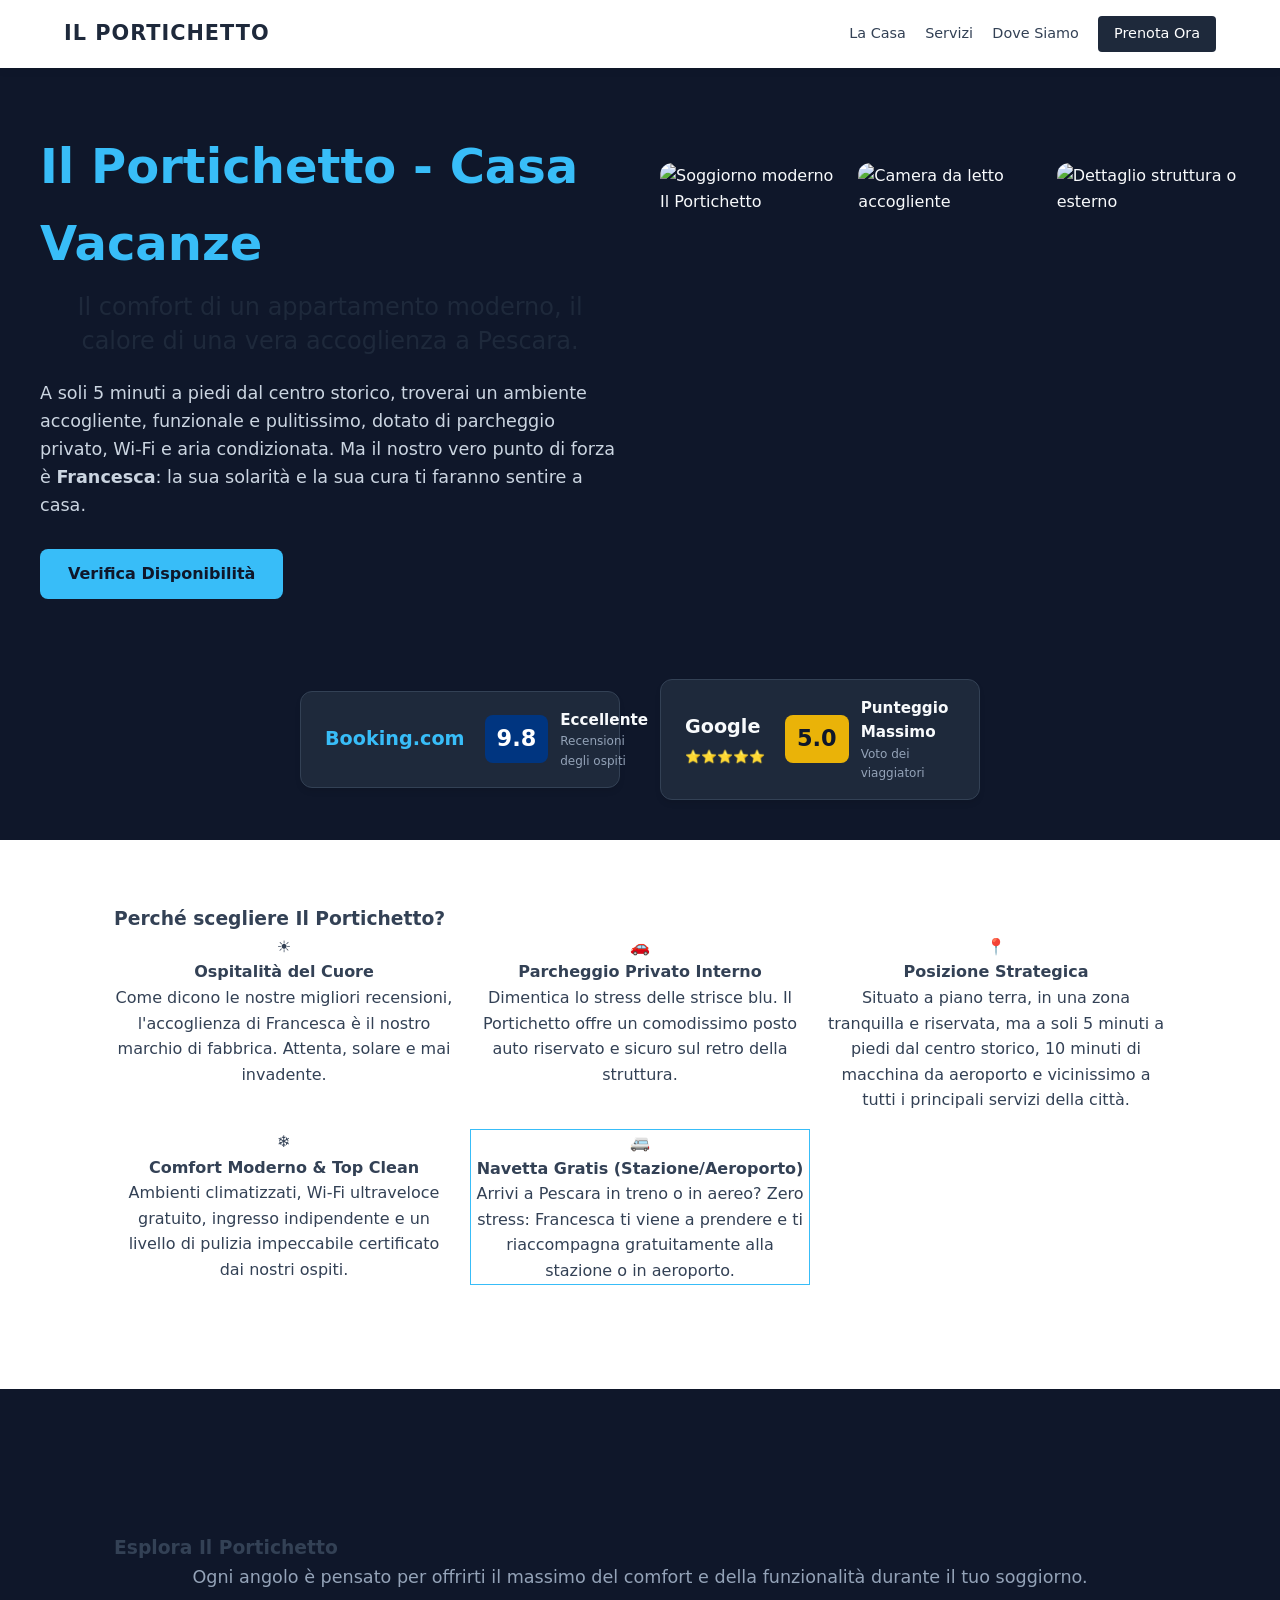
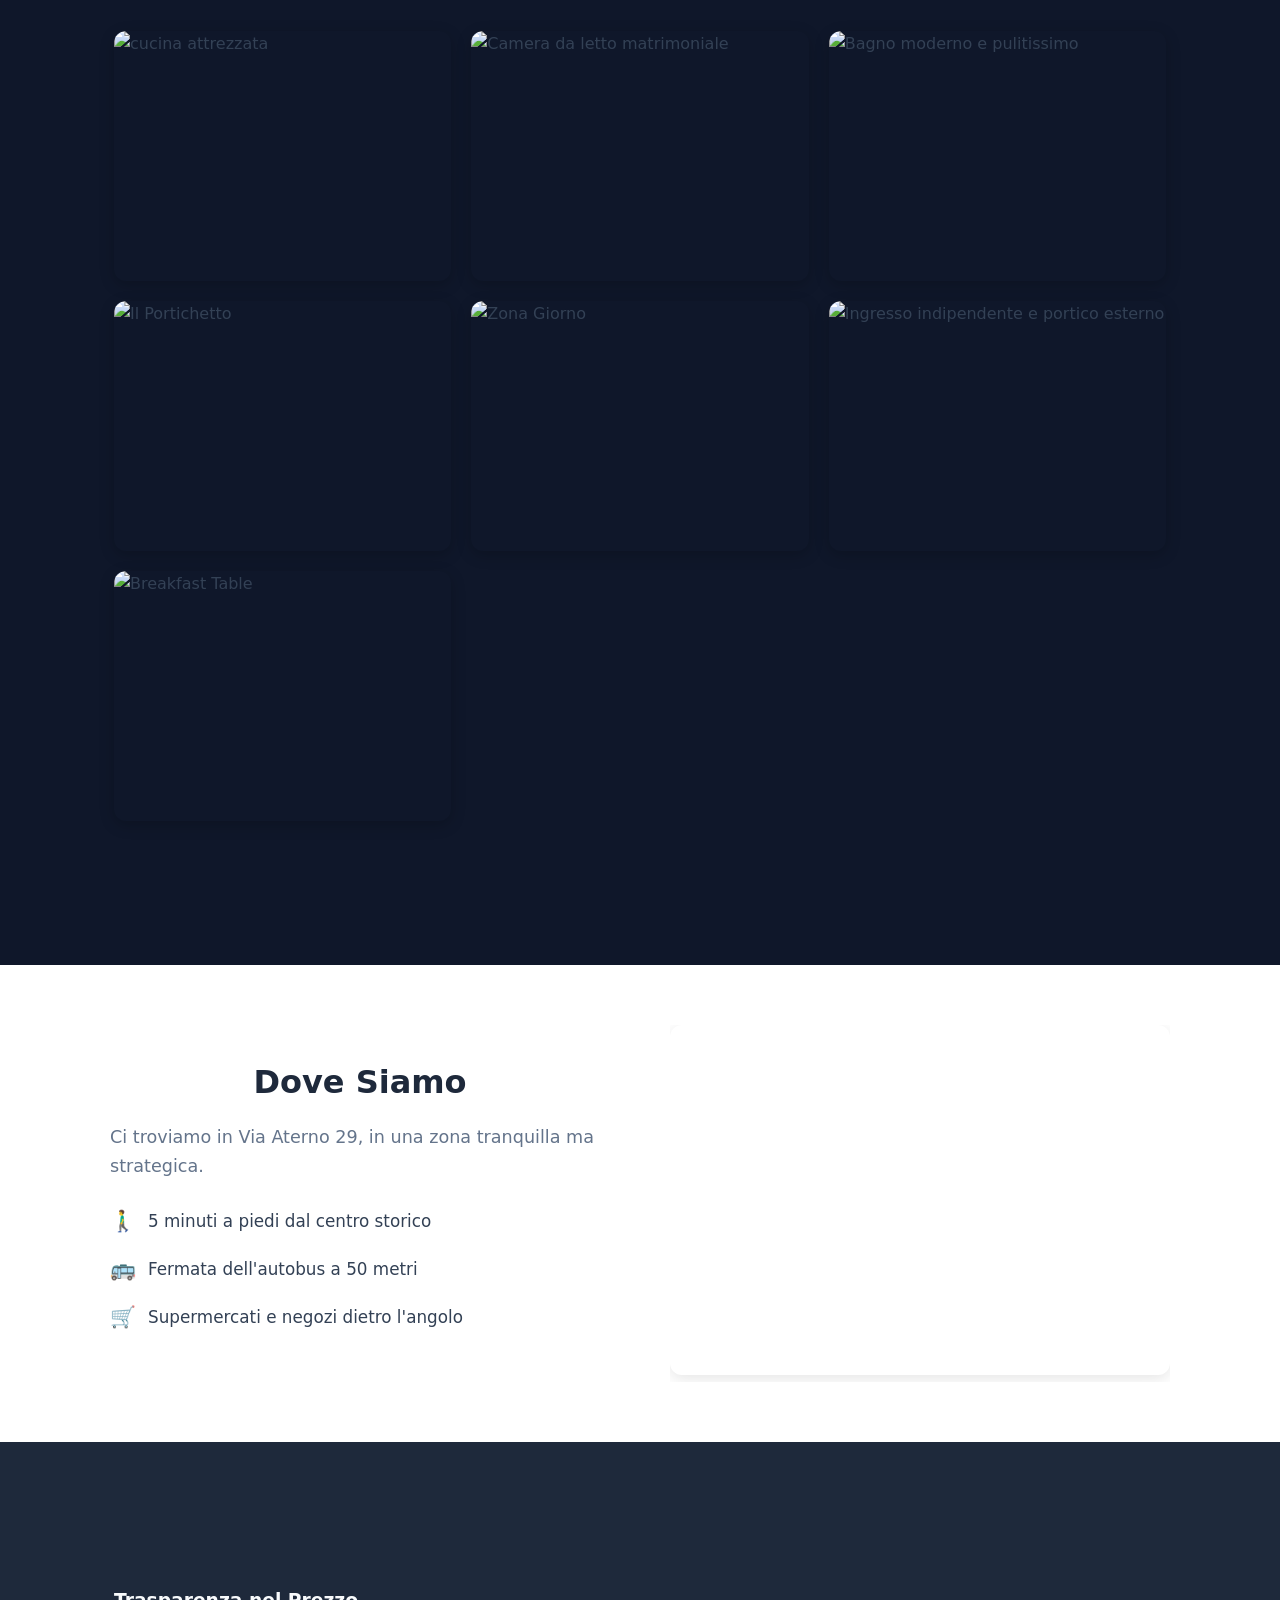
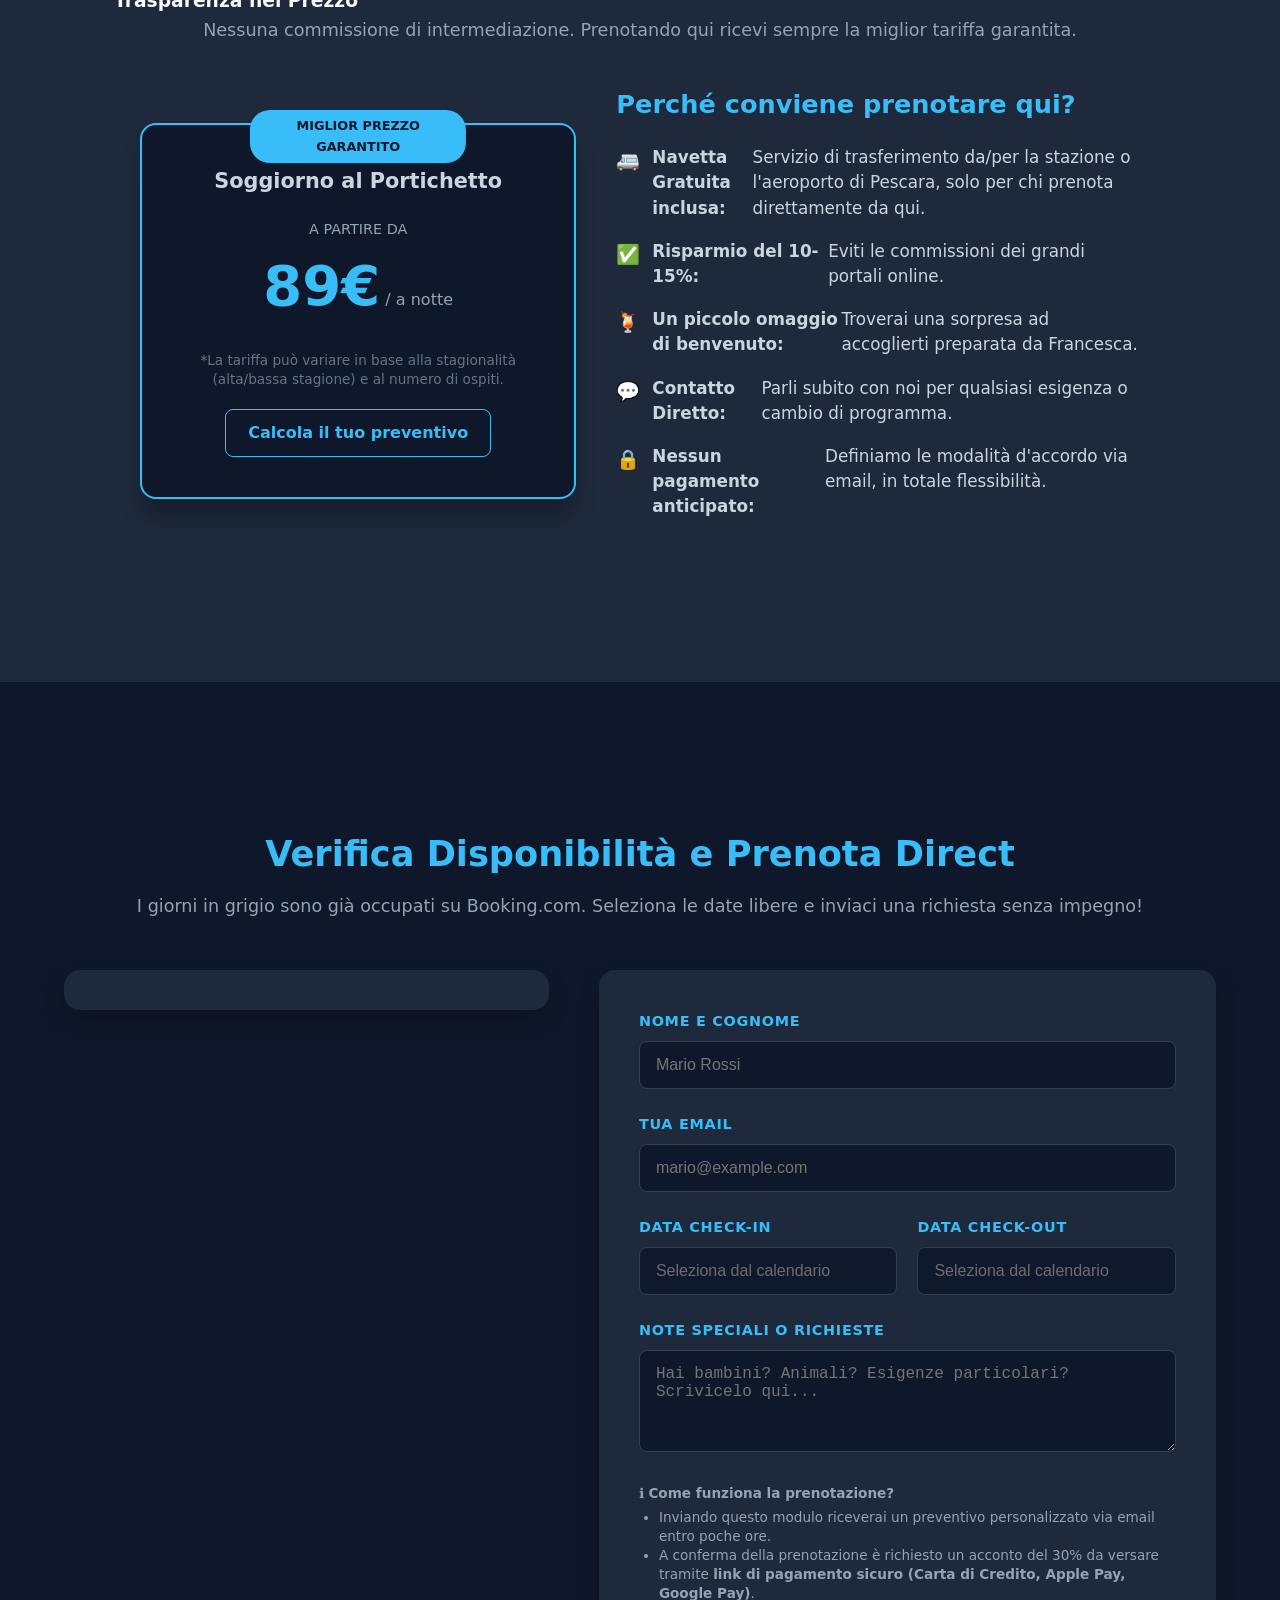
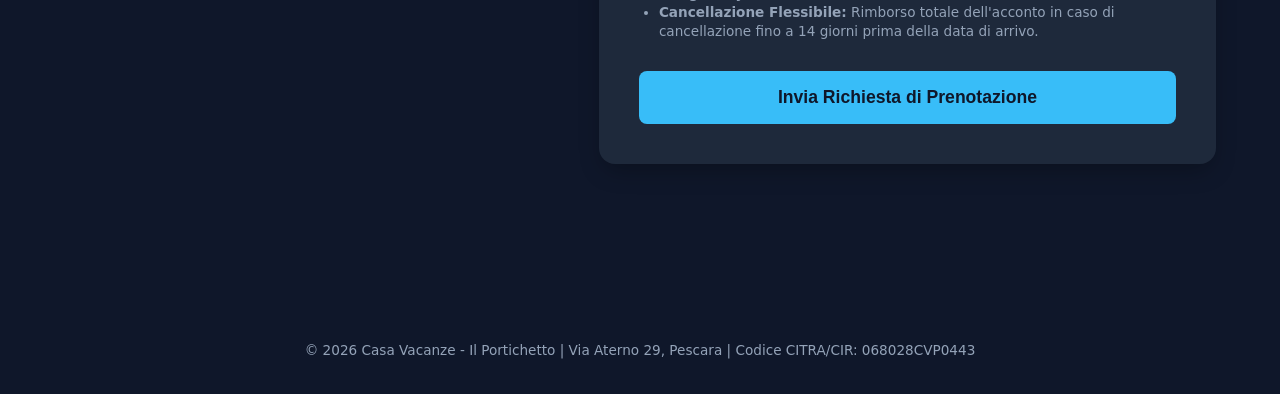
==== commit 96437ec0: "added google minimap" ====
--- a/index.html
+++ b/index.html
@@ -179,13 +179,32 @@
 
         <!-- 5. POSIZIONE -->
         <section id="posizione" class="container">
-            <h2>Dove Siamo</h2>
-            <p>Ci troviamo in Via Aterno 29, in una zona tranquilla ma strategica.</p>
-            <ul>
-                <li>🚶‍♂️ 5 minuti a piedi dal centro storico</li>
-                <li>Directions 🚌 Fermata dell'autobus a 50 metri</li>
-                <li>🛒 Supermercati e negozi dietro l'angolo</li>
-            </ul>
+            <div class="posizione-wrapper">
+                
+                <!-- Colonna Testo -->
+                <div class="posizione-info">
+                    <h2>Dove Siamo</h2>
+                    <p class="posizione-sub">Ci troviamo in Via Aterno 29, in una zona tranquilla ma strategica.</p>
+                    <ul class="posizione-list">
+                        <li><span>🚶‍♂️</span> 5 minuti a piedi dal centro storico</li>
+                        <li><span>🚌</span> Fermata dell'autobus a 50 metri</li>
+                        <li><span>🛒</span> Supermercati e negozi dietro l'angolo</li>
+                    </ul>
+                </div>
+                
+                <!-- Colonna Mappa -->
+                <div class="posizione-map">
+                    <iframe src="https://www.google.com/maps/embed?pb=!1m14!1m8!1m3!1d1471.7451175027466!2d14.2065561!3d42.4598612!3m2!1i1024!2i768!4f13.1!3m3!1m2!1s0x1331a7ef341a928b%3A0x683e8c6c6035b4e8!2sIl%20Portichetto%20%E2%80%93%20Appartamento%20Vacanze%20Pescara!5e0!3m2!1sen!2sit!4v1780778017224!5m2!1sen!2sit"
+                            width="100%" 
+                            height="350" 
+                            style="border:0; border-radius: 12px; box-shadow: 0 4px 15px rgba(0,0,0,0.1);" 
+                            allowfullscreen="" 
+                            loading="lazy" 
+                            referrerpolicy="no-referrer-when-downgrade">
+                    </iframe>
+                </div>
+
+            </div>
         </section>
 
         <!-- 4. SEZIONE PREZZI E VANTAGGI DIRECT -->
--- a/style.css
+++ b/style.css
@@ -936,4 +936,63 @@
 .rating-text .reviews-count {
     font-size: 0.75rem;
     color: #94a3b8;
+}
+
+/* --- STILI SEZIONE POSIZIONE & MAPPA --- */
+#posizione {
+    padding: 60px 20px;
+}
+
+.posizione-wrapper {
+    display: flex;
+    flex-direction: column;
+    gap: 40px;
+}
+
+.posizione-info h2 {
+    font-size: 2rem;
+    margin-bottom: 15px;
+    color: #1e293b; /* Colore scuro elegante in linea con il sito */
+}
+
+.posizione-sub {
+    font-size: 1.1rem;
+    color: #64748b;
+    margin-bottom: 25px;
+}
+
+.posizione-list {
+    list-style: none;
+    padding: 0;
+}
+
+.posizione-list li {
+    font-size: 1.05rem;
+    margin-bottom: 15px;
+    display: flex;
+    align-items: center;
+    gap: 12px;
+    color: #334155;
+}
+
+.posizione-list li span {
+    font-size: 1.3rem;
+}
+
+.posizione-map {
+    width: 100%;
+    overflow: hidden;
+}
+
+/* RESPONSIVE: Da tablet/computer in su, affianca testo e mappa */
+@media (min-width: 768px) {
+    .posizione-wrapper {
+        flex-direction: row;
+        align-items: center;
+        gap: 60px;
+    }
+    
+    .posizione-info, .posizione-map {
+        flex: 1; /* Divide lo spazio a metà esatta */
+    }
 }
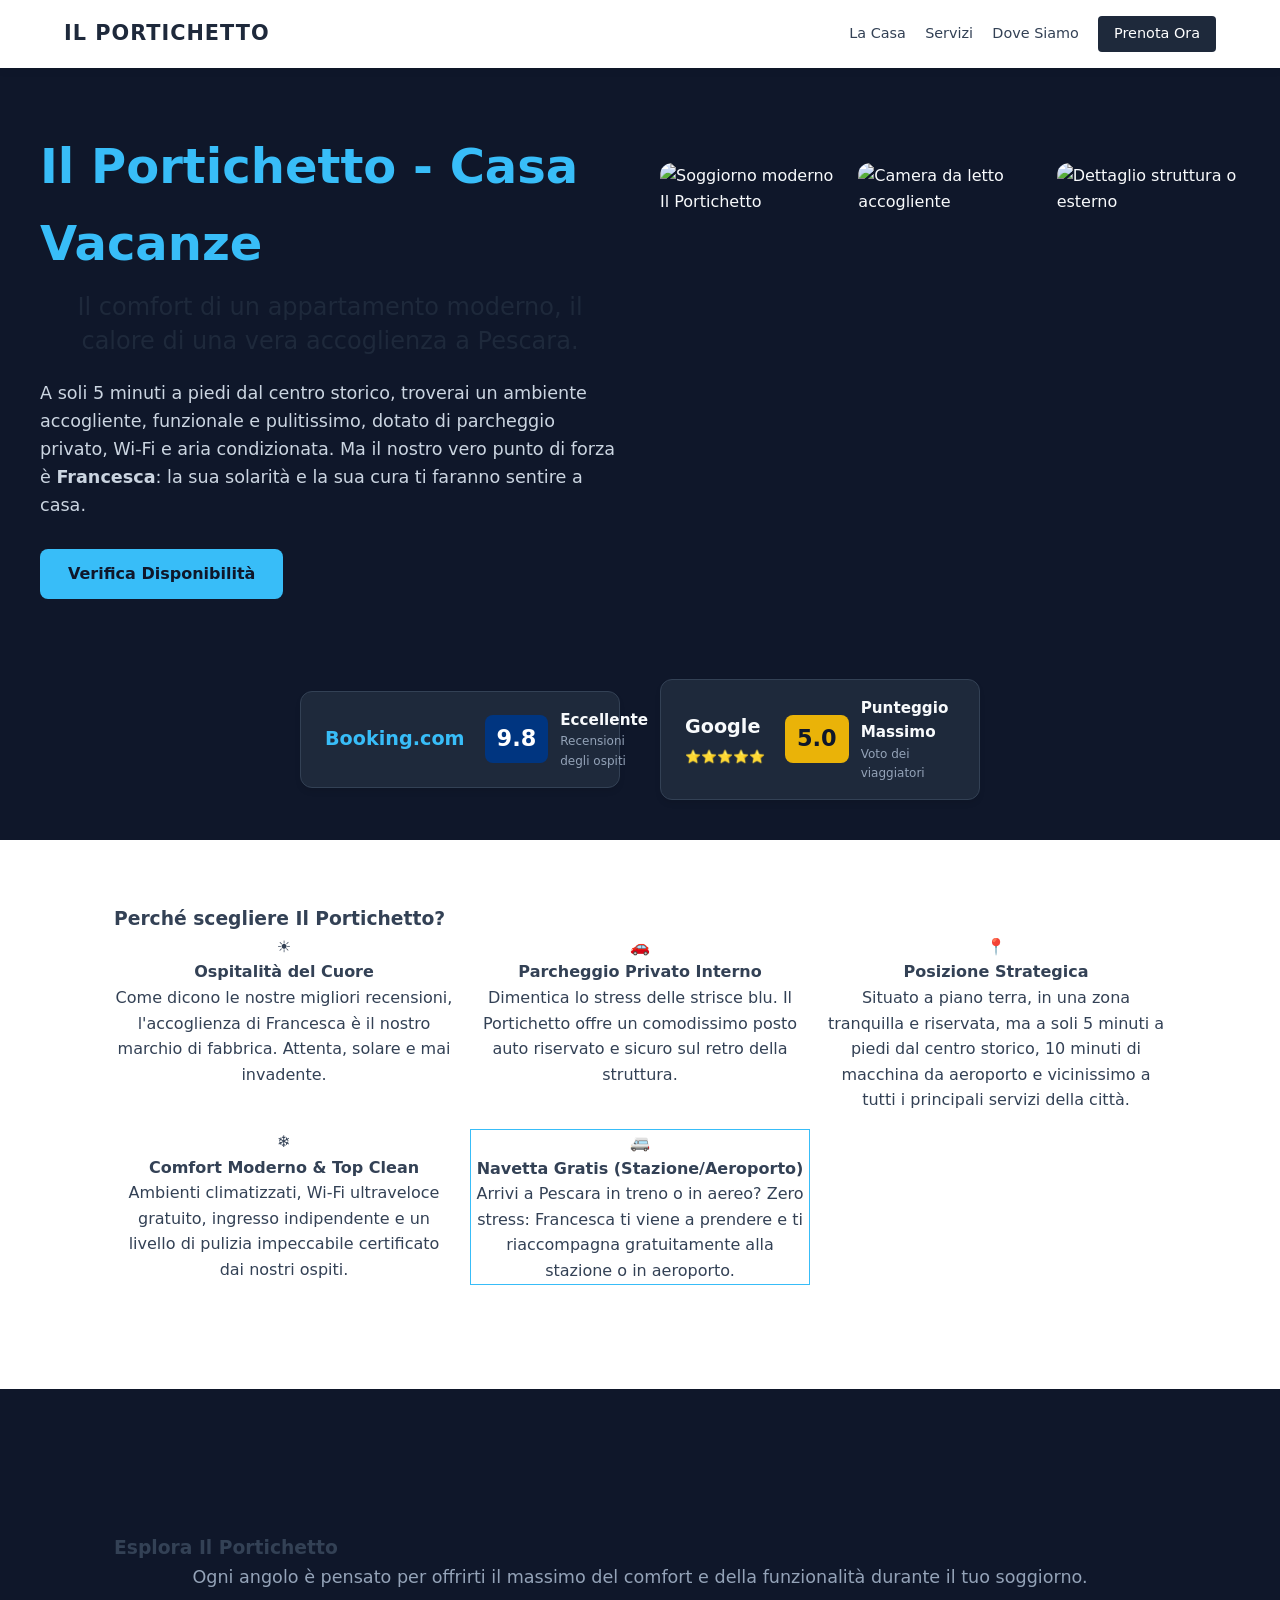
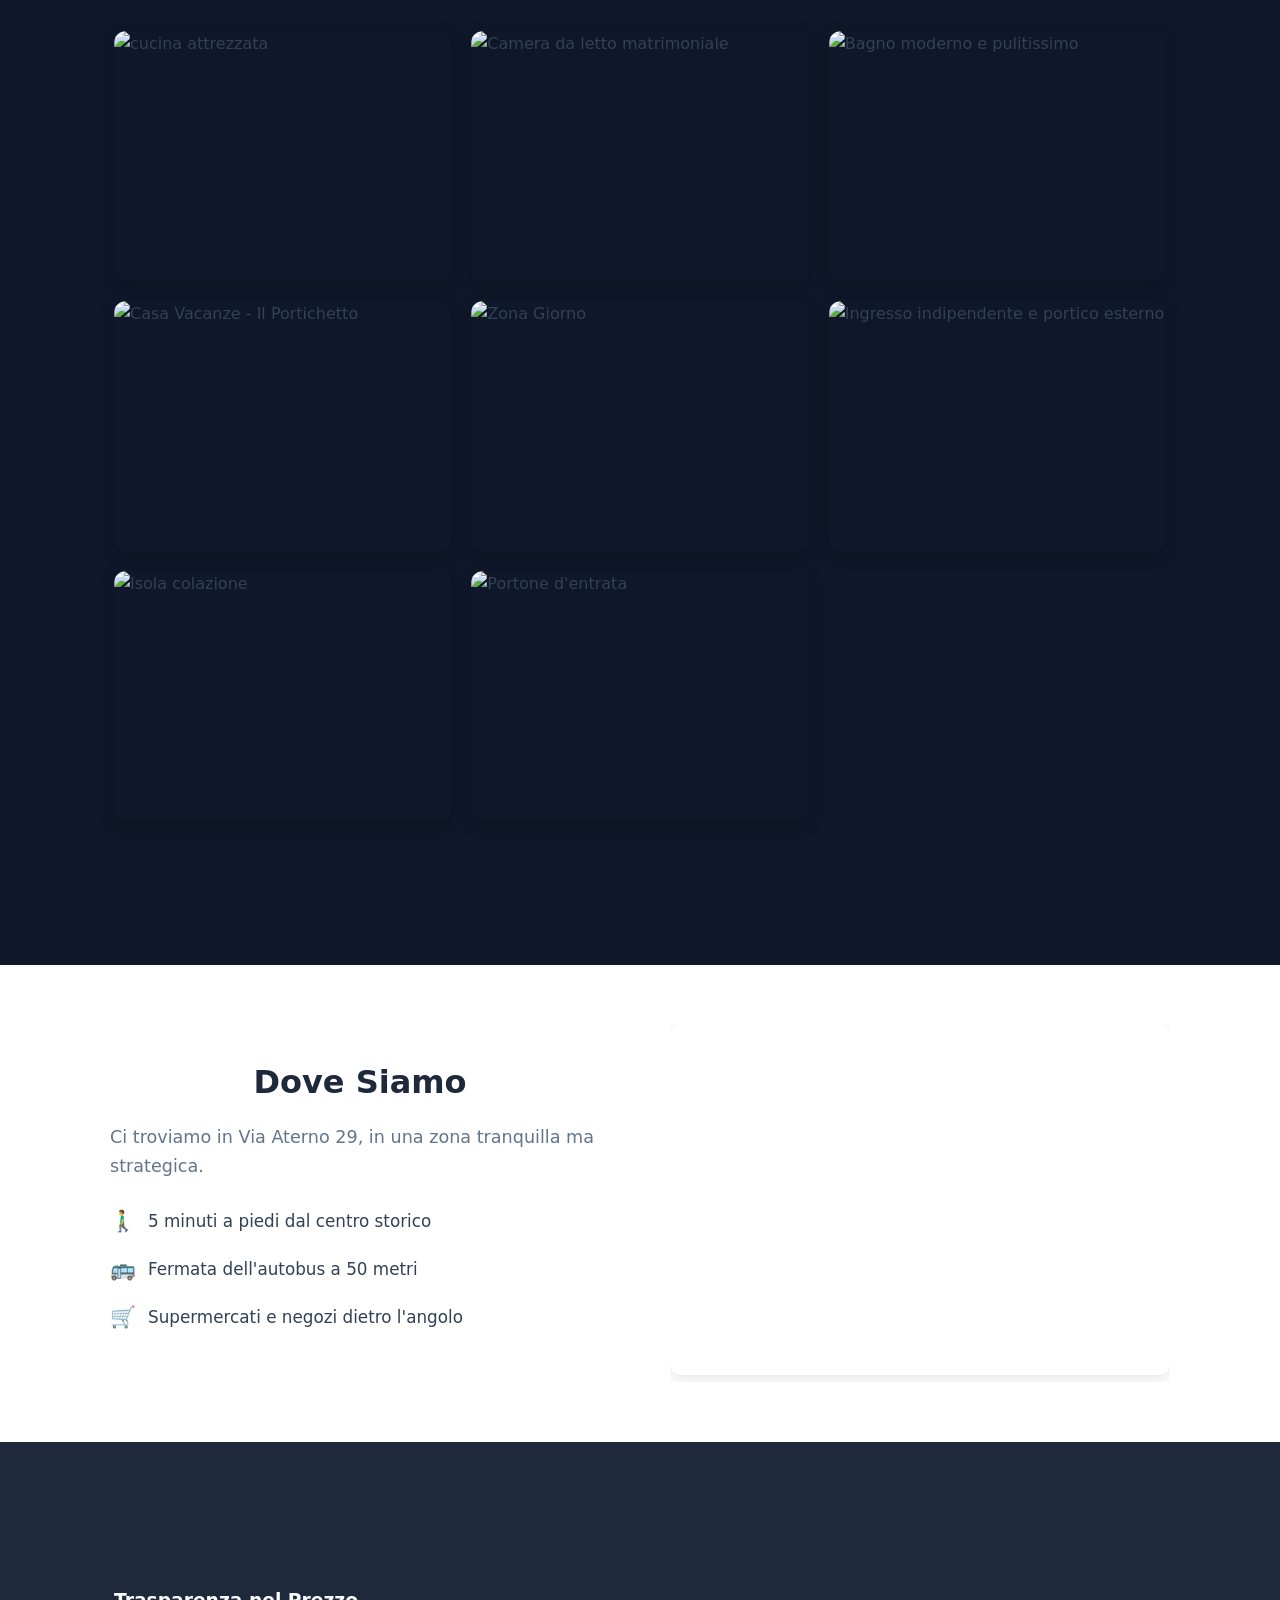
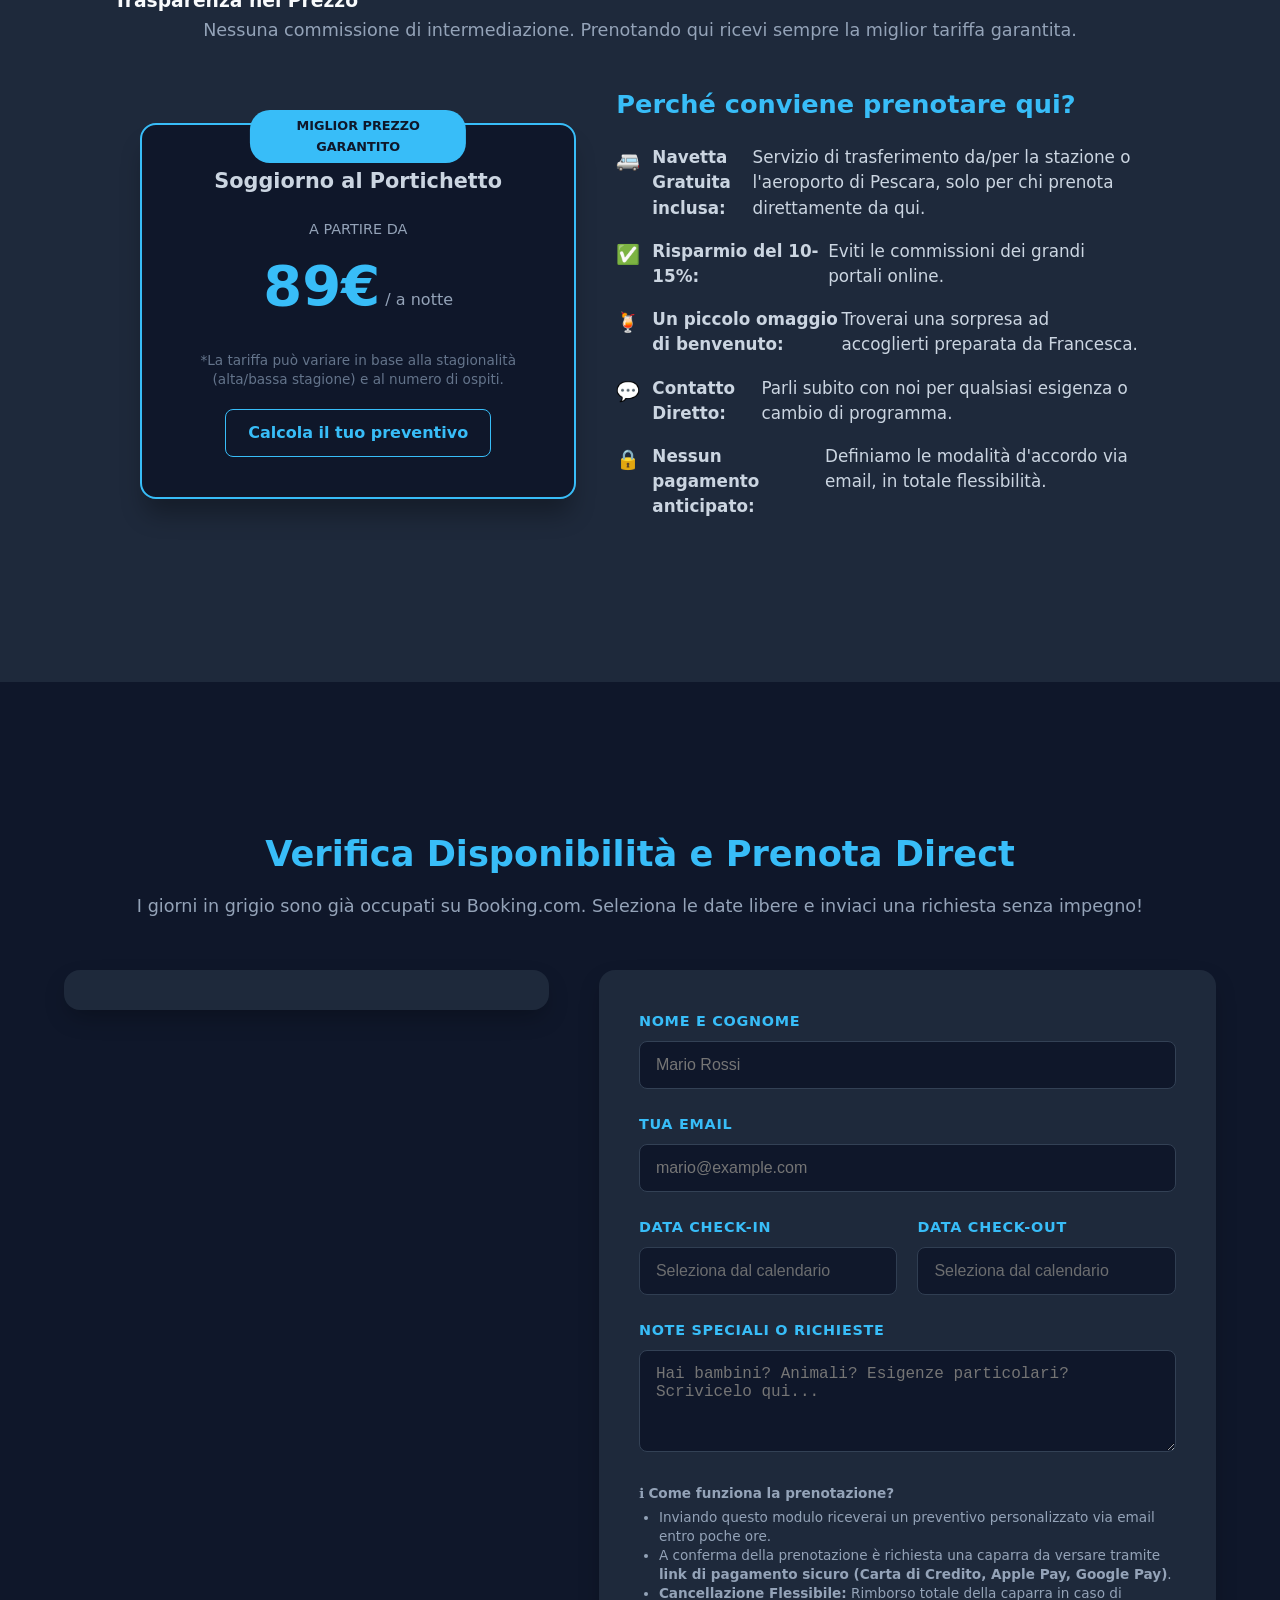
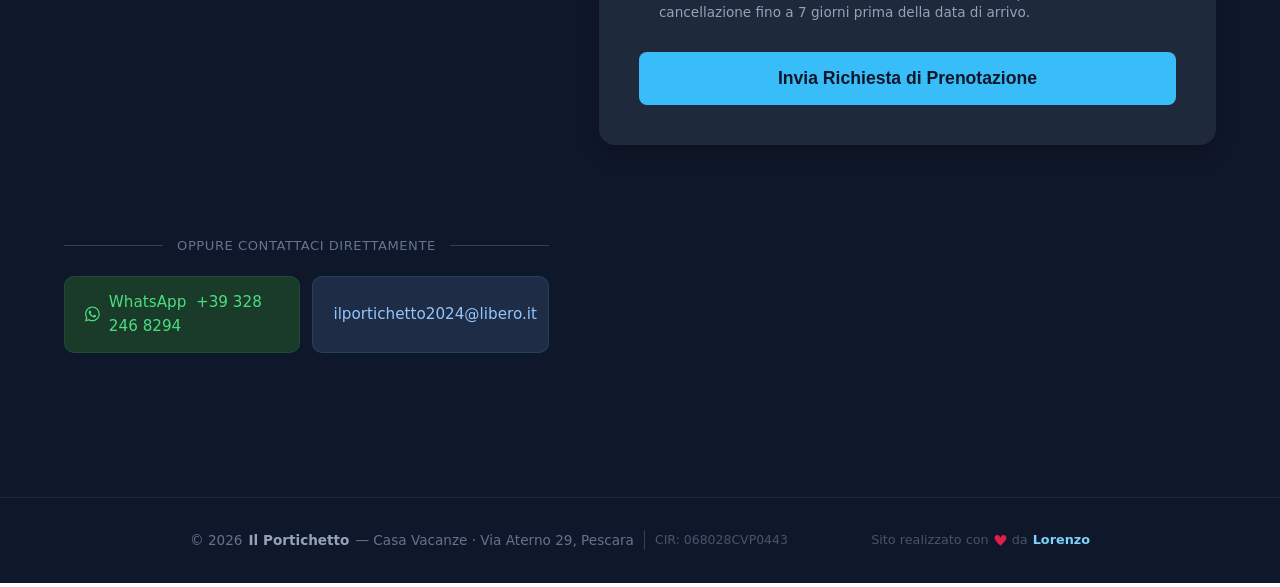
==== commit b0325727: "lots of changes" ====
--- a/index.html
+++ b/index.html
@@ -5,6 +5,109 @@
     <meta name="viewport" content="width=device-width, initial-scale=1.0">
     <title>Il Portichetto | Casa Vacanze a Pescara</title>
     <meta name="description" content="Soggiorna al B&B Il Portichetto a Pescara: appartamento moderno a 5 min dal centro con parcheggio, Wi-Fi e servizio navetta gratuito da stazione/aeroporto!">
+    <link rel="canonical" href="https://www.ilportichetto.com/">
+    <!-- Open Graph – anteprima su WhatsApp, Facebook, Telegram -->
+    <meta property="og:type"               content="website">
+    <meta property="og:site_name"          content="Il Portichetto">
+    <meta property="og:locale"             content="it_IT">
+    <meta property="og:url"                content="https://www.ilportichetto.com/">
+    <meta property="og:title"              content="Il Portichetto – Casa Vacanze a Pescara">
+    <meta property="og:description"        content="Appartamento moderno a 5 min dal centro di Pescara. Parcheggio privato, Wi-Fi, aria condizionata e navetta gratuita da stazione e aeroporto. Prenota direttamente e risparmia il 10-15%.">
+    <meta property="og:image"              content="https://www.ilportichetto.com/img/IMG-20250228-WA0055.jpg">
+    <meta property="og:image:alt"          content="Soggiorno moderno della Casa Vacanze Il Portichetto a Pescara">
+    <meta property="og:image:width"        content="1200">
+    <meta property="og:image:height"       content="630">
+    <!-- Twitter / X Card -->
+    <meta name="twitter:card"              content="summary_large_image">
+    <meta name="twitter:title"             content="Il Portichetto – Casa Vacanze a Pescara">
+    <meta name="twitter:description"       content="Appartamento moderno a 5 min dal centro di Pescara. Parcheggio privato, Wi-Fi e navetta gratuita. Prenota direttamente e risparmia il 10-15%.">
+    <meta name="twitter:image"             content="https://www.ilportichetto.com/img/IMG-20250228-WA0055.jpg">
+    <meta name="twitter:image:alt"         content="Soggiorno moderno della Casa Vacanze Il Portichetto a Pescara">
+    <!-- Favicon -->
+    <link rel="icon" type="image/x-icon" href="favicon.ico">
+    <link rel="icon" type="image/png" sizes="32x32" href="favicon-32x32.png">
+    <link rel="apple-touch-icon" sizes="180x180" href="apple-touch-icon.png">
+    <!-- Schema.org Structured Data (JSON-LD) -->
+    <script type="application/ld+json">
+    {
+      "@context": "https://schema.org",
+      "@type": "LodgingBusiness",
+      "name": "Il Portichetto – Casa Vacanze Pescara",
+      "alternateName": "Il Portichetto",
+      "description": "Casa vacanze moderna a Pescara, a 5 minuti a piedi dal centro storico. Parcheggio privato gratuito, Wi-Fi ultraveloce, aria condizionata e navetta gratuita da stazione e aeroporto. Gestita con cura da Francesca.",
+      "url": "https://www.ilportichetto.com/",
+      "image": [
+        "https://www.ilportichetto.com/img/IMG-20250228-WA0055.jpg",
+        "https://www.ilportichetto.com/img/IMG-20240410-WA0039.jpg",
+        "https://www.ilportichetto.com/img/IMG_20241228_101602.jpg",
+        "https://www.ilportichetto.com/img/IMG-20240410-WA0057.jpg"
+      ],
+      "address": {
+        "@type": "PostalAddress",
+        "streetAddress": "Via Aterno 29",
+        "addressLocality": "Pescara",
+        "addressRegion": "PE",
+        "postalCode": "65100",
+        "addressCountry": "IT"
+      },
+      "geo": {
+        "@type": "GeoCoordinates",
+        "latitude": 42.4598612,
+        "longitude": 14.2065561
+      },
+      "hasMap": "https://maps.app.goo.gl/tx8YtbnzA3oC6B5k8",
+      "priceRange": "€€",
+      "checkinTime": "14:00",
+      "checkoutTime": "11:00",
+      "numberOfRooms": 1,
+      "petsAllowed": false,
+      "aggregateRating": {
+        "@type": "AggregateRating",
+        "ratingValue": "5.0",
+        "bestRating": "5",
+        "worstRating": "1",
+        "ratingCount": "10"
+      },
+      "amenityFeature": [
+        {
+          "@type": "LocationFeatureSpecification",
+          "name": "Parcheggio privato gratuito",
+          "value": true
+        },
+        {
+          "@type": "LocationFeatureSpecification",
+          "name": "Wi-Fi gratuito",
+          "value": true
+        },
+        {
+          "@type": "LocationFeatureSpecification",
+          "name": "Aria condizionata",
+          "value": true
+        },
+        {
+          "@type": "LocationFeatureSpecification",
+          "name": "Navetta gratuita stazione e aeroporto",
+          "value": true
+        },
+        {
+          "@type": "LocationFeatureSpecification",
+          "name": "Ingresso indipendente",
+          "value": true
+        },
+        {
+          "@type": "LocationFeatureSpecification",
+          "name": "Cucina attrezzata",
+          "value": true
+        }
+      ],
+      "tourBookingPage": "https://www.ilportichetto.com/#prenota",
+      "identifier": {
+        "@type": "PropertyValue",
+        "name": "Codice CITRA/CIR",
+        "value": "068028CVP0443"
+      }
+    }
+    </script>
     <!-- CSS di Flatpickr + Tema Scuro -->
     <link rel="stylesheet" href="https://cdn.jsdelivr.net/npm/flatpickr/dist/flatpickr.min.css">
     <link rel="stylesheet" href="https://cdn.jsdelivr.net/npm/flatpickr/dist/themes/dark.css">
@@ -140,38 +243,43 @@
                 
                 <div class="main-gallery-grid">
                     <div class="gallery-item">
-                        <img src="img/IMG-20240410-WA0057.jpg" alt="cucina attrezzata">
+                        <img src="img/IMG-20240410-WA0057.jpg" alt="cucina attrezzata" loading="lazy">
                         <div class="gallery-overlay"><span>Cucina</span></div>
                     </div>
                     
                     <div class="gallery-item">
-                        <img src="img/IMG-20250228-WA0055.jpg" alt="Camera da letto matrimoniale">
+                        <img src="img/IMG-20250228-WA0055.jpg" alt="Camera da letto matrimoniale" loading="lazy">
                         <div class="gallery-overlay"><span>Camera Matrimoniale + 2 singoli</span></div>
                     </div>
                     
                     <div class="gallery-item">
-                        <img src="img/IMG_20240401_223243_030.jpg" alt="Bagno moderno e pulitissimo">
+                        <img src="img/IMG_20240401_223243_030.jpg" alt="Bagno moderno e pulitissimo" loading="lazy">
                         <div class="gallery-overlay"><span>Bagno moderno e pulitissimo</span></div>
                     </div>
 
                     <div class="gallery-item">
-                        <img src="img/IMG_20240401_223243_082.jpg" alt="Il Portichetto">
+                        <img src="img/IMG_20240401_223243_082.jpg" alt="Casa Vacanze - Il Portichetto" loading="lazy">
                         <div class="gallery-overlay"><span>Il Portichetto</span></div>
                     </div>
 
                     <div class="gallery-item">
-                        <img src="img/IMG-20240410-WA0051.jpg" alt="Zona Giorno">
+                        <img src="img/IMG-20240410-WA0051.jpg" alt="Zona Giorno" loading="lazy">
                         <div class="gallery-overlay"><span>Zona Giorno</span></div>
                     </div>
                     
                     <div class="gallery-item">
-                        <img src="img/IMG_20241228_101602.jpg" alt="Ingresso indipendente e portico esterno">
+                        <img src="img/IMG_20241228_101602.jpg" alt="Ingresso indipendente e portico esterno" loading="lazy">
                         <div class="gallery-overlay"><span>Vista dal Portichetto</span></div>
                     </div>
 
                     <div class="gallery-item">
-                        <img src="img/IMG-20240325-WA0087.jpg" alt="Breakfast Table">
-                        <div class="gallery-overlay"><span>Breakfast Table</span></div>
+                        <img src="img/isola_colazione.jpg" alt="Isola colazione" loading="lazy">
+                        <div class="gallery-overlay"><span>Isola Colazione</span></div>
+                    </div>
+
+                    <div class="gallery-item">
+                        <img src="img/portone_entrata.jpg" alt="Portone d'entrata" loading="lazy">
+                        <div class="gallery-overlay"><span>Portone Entrata</span></div>
                     </div>
                 </div>
             </div>
@@ -292,13 +400,30 @@
                     <p>ℹ️ <strong>Come funziona la prenotazione?</strong></p>
                     <ul style="padding-left: 20px; margin: 5px 0;">
                         <li>Inviando questo modulo riceverai un preventivo personalizzato via email entro poche ore.</li>
-                        <li>A conferma della prenotazione è richiesto un acconto del 30% da versare tramite <strong>link di pagamento sicuro (Carta di Credito, Apple Pay, Google Pay)</strong>.</li>
-                        <li><strong>Cancellazione Flessibile:</strong> Rimborso totale dell'acconto in caso di cancellazione fino a 14 giorni prima della data di arrivo.</li>
+                        <li>A conferma della prenotazione è richiesta una caparra da versare tramite <strong>link di pagamento sicuro (Carta di Credito, Apple Pay, Google Pay)</strong>.</li>
+                        <li><strong>Cancellazione Flessibile:</strong> Rimborso totale della caparra in caso di cancellazione fino a 7 giorni prima della data di arrivo.</li>
                     </ul>
                 </div>
                 
                 <button type="submit" class="btn-submit">Invia Richiesta di Prenotazione</button>
             </form>
+
+            <!-- Contatto alternativo -->
+            <div class="contact-alt">
+                <div class="contact-alt-divider">
+                    <span>oppure contattaci direttamente</span>
+                </div>
+                <div class="contact-alt-links">
+                    <a href="https://wa.me/393282468294" class="contact-alt-btn contact-alt-wa" target="_blank" rel="noopener">
+                        <svg xmlns="http://www.w3.org/2000/svg" width="20" height="20" viewBox="0 0 24 24" fill="currentColor" aria-hidden="true"><path d="M17.472 14.382c-.297-.149-1.758-.867-2.03-.967-.273-.099-.471-.148-.67.15-.197.297-.767.966-.94 1.164-.173.199-.347.223-.644.075-.297-.15-1.255-.463-2.39-1.475-.883-.788-1.48-1.761-1.653-2.059-.173-.297-.018-.458.13-.606.134-.133.298-.347.446-.52.149-.174.198-.298.298-.497.099-.198.05-.371-.025-.52-.075-.149-.669-1.612-.916-2.207-.242-.579-.487-.5-.669-.51-.173-.008-.371-.01-.57-.01-.198 0-.52.074-.792.372-.272.297-1.04 1.016-1.04 2.479 0 1.462 1.065 2.875 1.213 3.074.149.198 2.096 3.2 5.077 4.487.709.306 1.262.489 1.694.625.712.227 1.36.195 1.871.118.571-.085 1.758-.719 2.006-1.413.248-.694.248-1.289.173-1.413-.074-.124-.272-.198-.57-.347m-5.421 7.403h-.004a9.87 9.87 0 01-5.031-1.378l-.361-.214-3.741.982.998-3.648-.235-.374a9.86 9.86 0 01-1.51-5.26c.001-5.45 4.436-9.884 9.888-9.884 2.64 0 5.122 1.03 6.988 2.898a9.825 9.825 0 012.893 6.994c-.003 5.45-4.437 9.884-9.885 9.884m8.413-18.297A11.815 11.815 0 0012.05 0C5.495 0 .16 5.335.157 11.892c0 2.096.547 4.142 1.588 5.945L.057 24l6.305-1.654a11.882 11.882 0 005.683 1.448h.005c6.554 0 11.89-5.335 11.893-11.893a11.821 11.821 0 00-3.48-8.413z"/></svg>
+                        WhatsApp &nbsp;+39 328 246 8294
+                    </a>
+                    <a href="mailto:ilportichetto2024@libero.it" class="contact-alt-btn contact-alt-email">
+                        <svg xmlns="http://www.w3.org/2000/svg" width="20" height="20" viewBox="0 0 24 24" fill="none" stroke="currentColor" stroke-width="2" stroke-linecap="round" stroke-linejoin="round" aria-hidden="true"><rect width="20" height="16" x="2" y="4" rx="2"/><path d="m22 7-8.97 5.7a1.94 1.94 0 0 1-2.06 0L2 7"/></svg>
+                        ilportichetto2024@libero.it
+                    </a>
+                </div>
+            </div>
                 </div>
             </div>
         </section>
@@ -306,7 +431,17 @@
 
     <!-- FOOTER -->
     <footer>
-        <p>&copy; 2026 Casa Vacanze - Il Portichetto | Via Aterno 29, Pescara | Codice CITRA/CIR: 068028CVP0443</p>
+        <div class="footer-inner">
+            <p class="footer-copy">
+                &copy; 2026 <strong>Il Portichetto</strong> &mdash; Casa Vacanze &middot; Via Aterno 29, Pescara
+                <span class="footer-cir">CIR: 068028CVP0443</span>
+            </p>
+            <p class="footer-dev">
+                Sito realizzato con
+                <svg class="footer-heart" xmlns="http://www.w3.org/2000/svg" viewBox="0 0 24 24" fill="currentColor" aria-hidden="true"><path d="M12 21.593c-5.63-5.539-11-10.297-11-14.402 0-3.791 3.068-5.191 5.281-5.191 1.312 0 4.151.501 5.719 4.457 1.59-3.968 4.464-4.447 5.726-4.447 2.54 0 5.274 1.621 5.274 5.181 0 4.069-5.136 8.625-11 14.402z"/></svg>
+                da <strong>Lorenzo</strong>
+            </p>
+        </div>
     </footer>
 
     <!-- JS di Flatpickr + Traduzione Italiana -->
--- a/style.css
+++ b/style.css
@@ -284,6 +284,76 @@
     text-align: center;
     padding: 2rem 1.5rem;
     font-size: 0.85rem;
+    border-top: 1px solid #1e293b;
+}
+
+.footer-inner {
+    display: flex;
+    flex-direction: column;
+    align-items: center;
+    gap: 8px;
+}
+
+.footer-copy {
+    display: flex;
+    flex-wrap: wrap;
+    justify-content: center;
+    align-items: center;
+    gap: 6px;
+    color: #64748b;
+}
+
+.footer-copy strong {
+    color: #94a3b8;
+}
+
+.footer-cir {
+    font-size: 0.78rem;
+    color: #475569;
+    border-left: 1px solid #334155;
+    padding-left: 10px;
+    margin-left: 4px;
+}
+
+.footer-dev {
+    display: flex;
+    align-items: center;
+    gap: 5px;
+    font-size: 0.8rem;
+    color: #475569;
+}
+
+.footer-dev strong {
+    color: #7dd3fc;
+}
+
+.footer-heart {
+    width: 13px;
+    height: 13px;
+    color: #e11d48;
+    flex-shrink: 0;
+    animation: heartbeat 1.8s ease infinite;
+}
+
+@keyframes heartbeat {
+    0%, 100% { transform: scale(1);   }
+    14%       { transform: scale(1.25); }
+    28%       { transform: scale(1);   }
+    42%       { transform: scale(1.15); }
+    56%       { transform: scale(1);   }
+}
+
+@media (min-width: 640px) {
+    .footer-inner {
+        flex-direction: row;
+        justify-content: space-between;
+        max-width: 900px;
+        margin: 0 auto;
+    }
+
+    .footer-copy {
+        text-align: left;
+    }
 }
 
 /* ==========================================================================
@@ -995,4 +1065,87 @@
     .posizione-info, .posizione-map {
         flex: 1; /* Divide lo spazio a metà esatta */
     }
+}
+
+/* ==========================================================================
+   CONTATTO ALTERNATIVO – sotto il form di prenotazione
+   ========================================================================== */
+
+.contact-alt {
+    margin-top: 32px;
+    padding-top: 8px;
+}
+
+.contact-alt-divider {
+    display: flex;
+    align-items: center;
+    gap: 14px;
+    margin-bottom: 20px;
+    color: #64748b;
+    font-size: 0.82rem;
+    letter-spacing: 0.04em;
+    text-transform: uppercase;
+}
+
+.contact-alt-divider::before,
+.contact-alt-divider::after {
+    content: '';
+    flex: 1;
+    height: 1px;
+    background: #334155;
+}
+
+.contact-alt-links {
+    display: flex;
+    gap: 12px;
+    flex-wrap: wrap;
+}
+
+.contact-alt-btn {
+    display: inline-flex;
+    align-items: center;
+    gap: 9px;
+    flex: 1;
+    min-width: 200px;
+    justify-content: center;
+    padding: 13px 20px;
+    border-radius: 10px;
+    font-size: 0.95rem;
+    font-weight: 500;
+    text-decoration: none;
+    transition: transform 0.15s ease, box-shadow 0.15s ease;
+    border: 1px solid transparent;
+}
+
+.contact-alt-btn:hover {
+    transform: translateY(-2px);
+    box-shadow: 0 6px 20px rgba(0, 0, 0, 0.25);
+}
+
+.contact-alt-wa {
+    background: #1a3a2a;
+    color: #4ade80;
+    border-color: #25d36622;
+}
+
+.contact-alt-wa:hover {
+    background: #1e4a33;
+    color: #4ade80;
+}
+
+.contact-alt-email {
+    background: #1e2d45;
+    color: #93c5fd;
+    border-color: #38bdf822;
+}
+
+.contact-alt-email:hover {
+    background: #1e3557;
+    color: #93c5fd;
+}
+
+@media (max-width: 480px) {
+    .contact-alt-btn {
+        flex: 1 1 100%;
+    }
 }
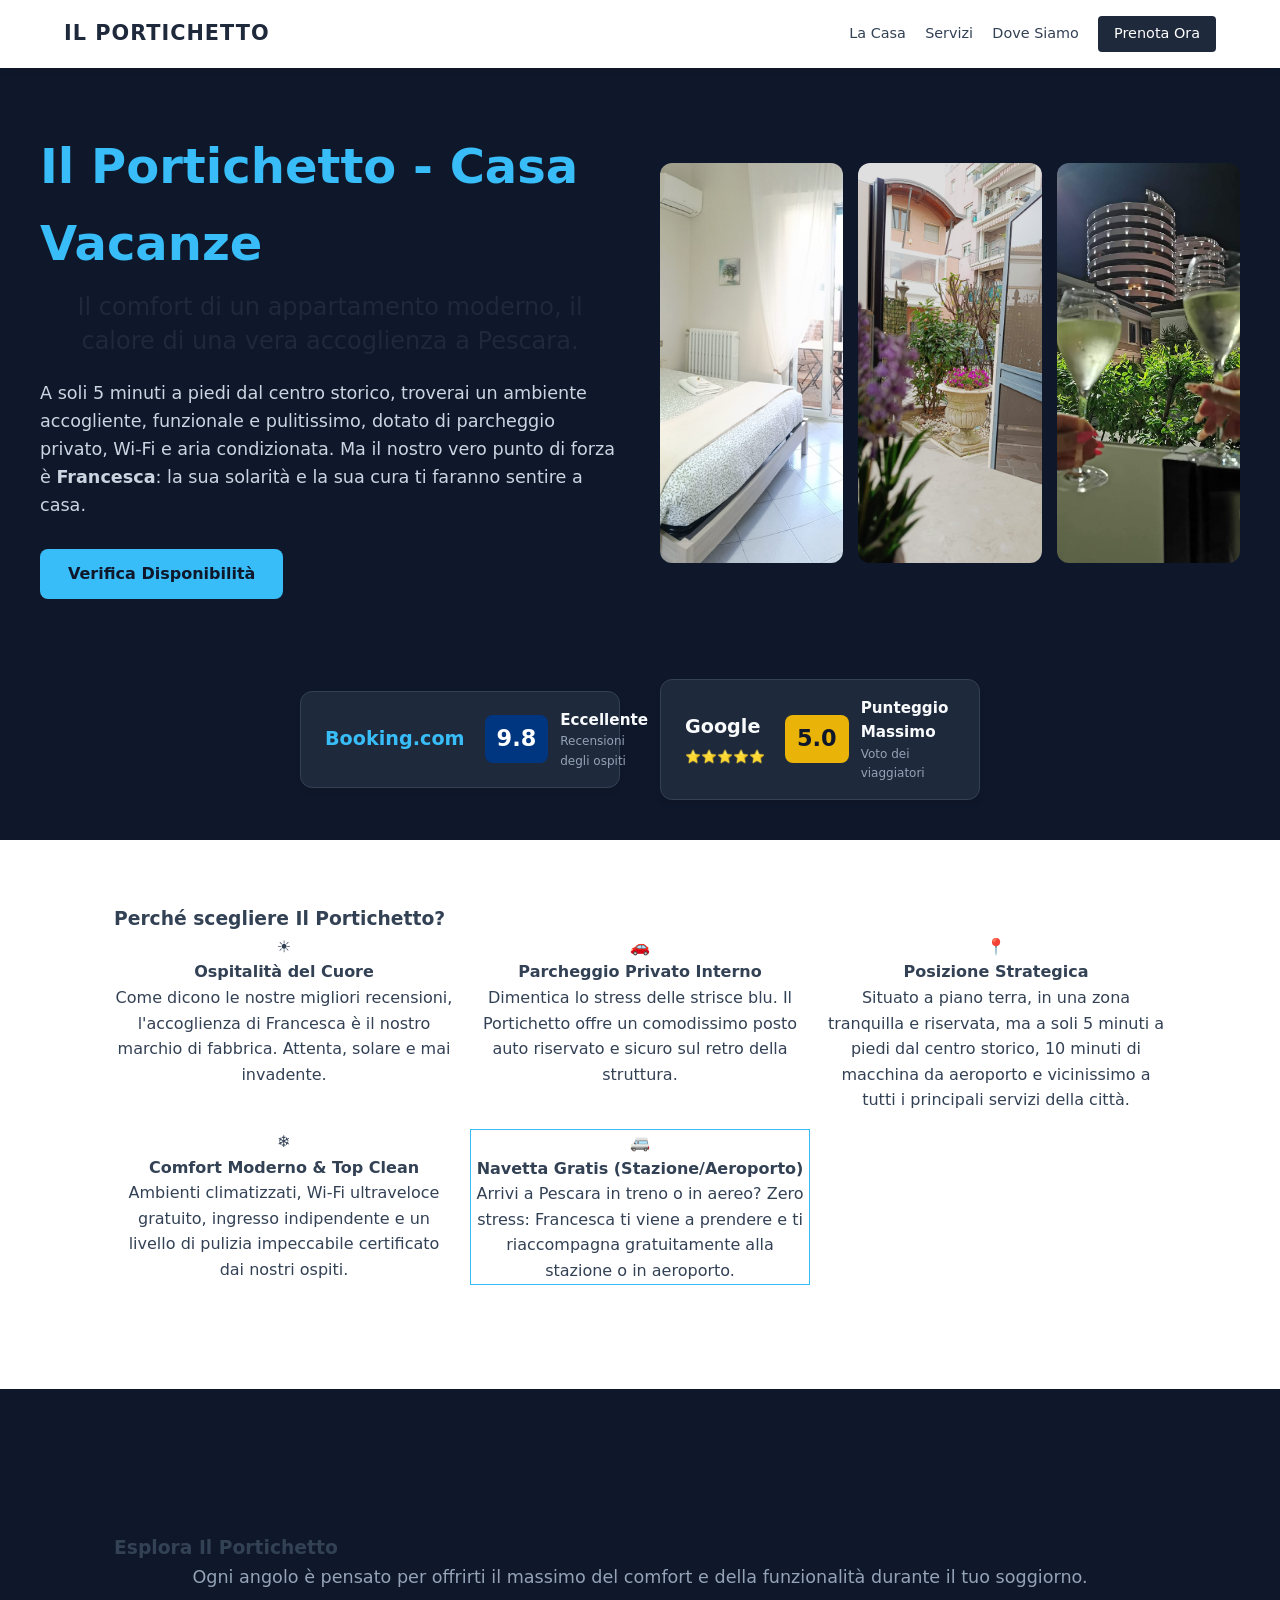
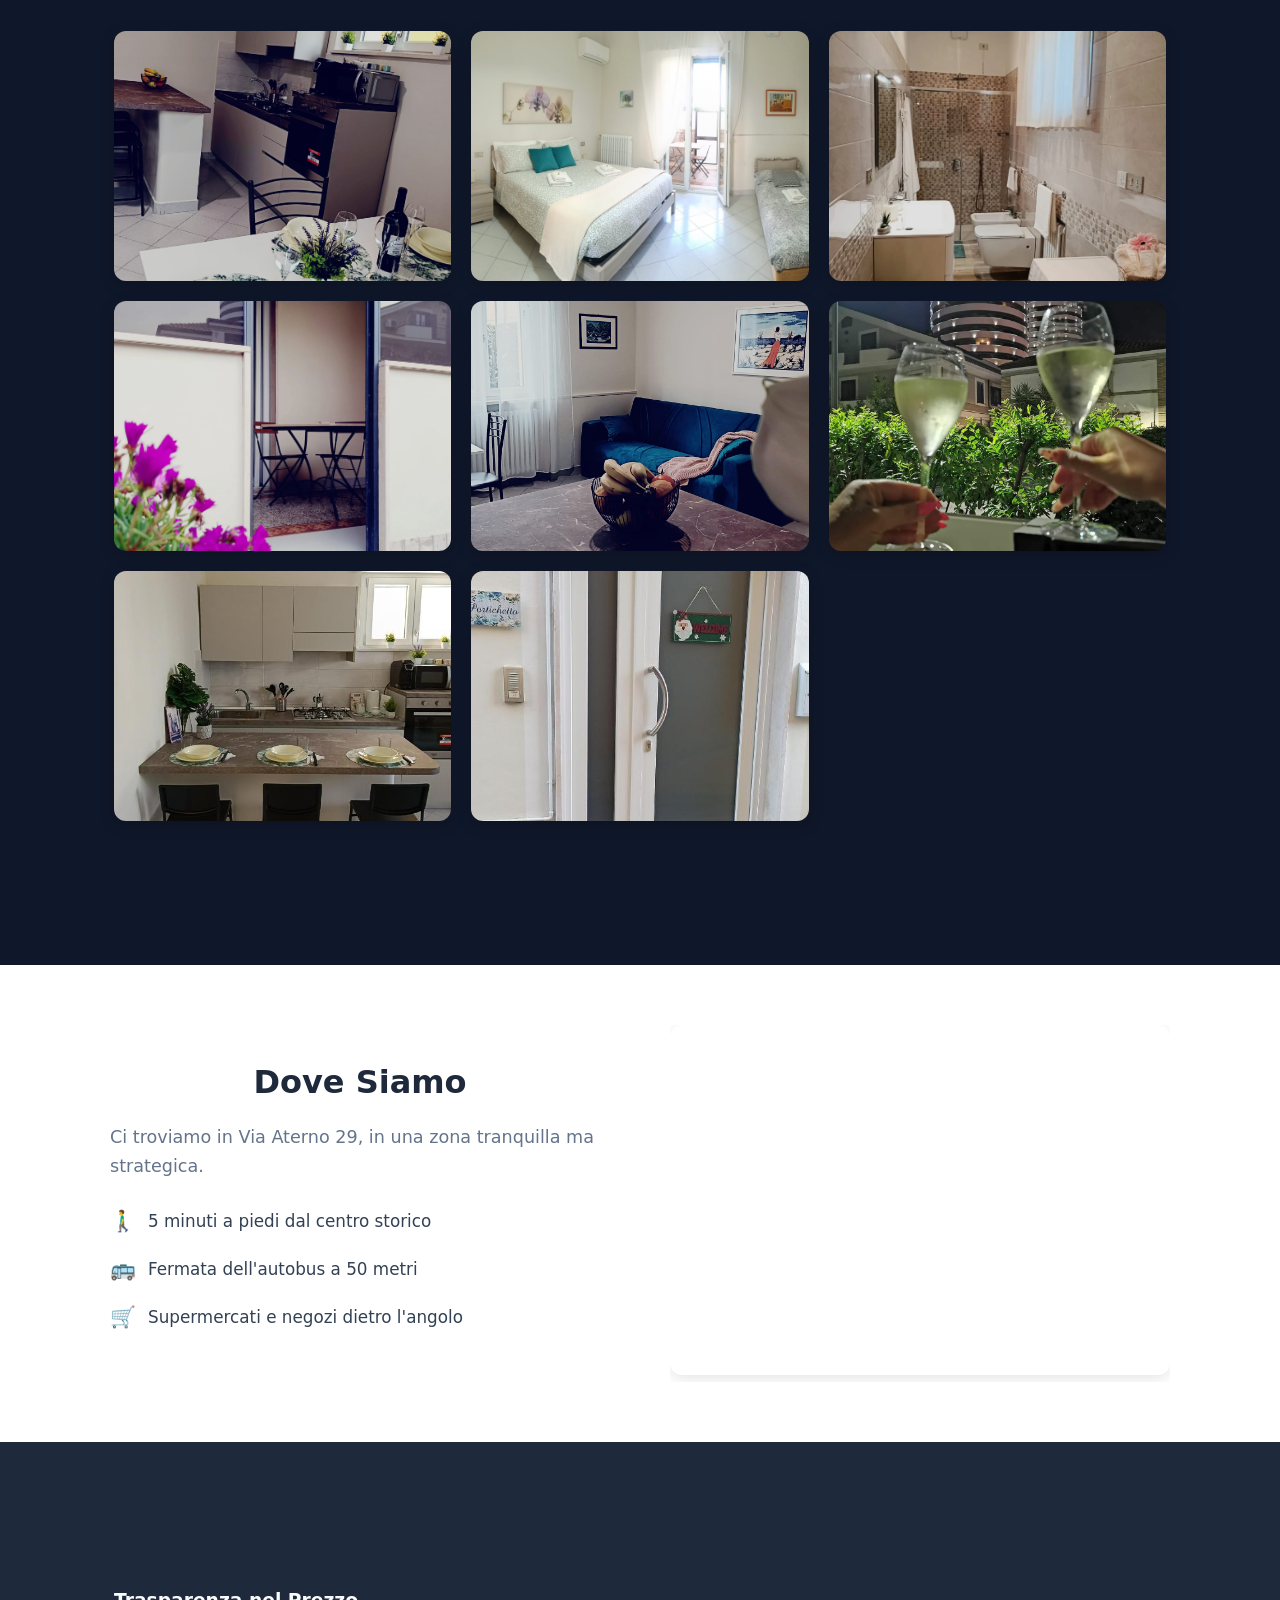
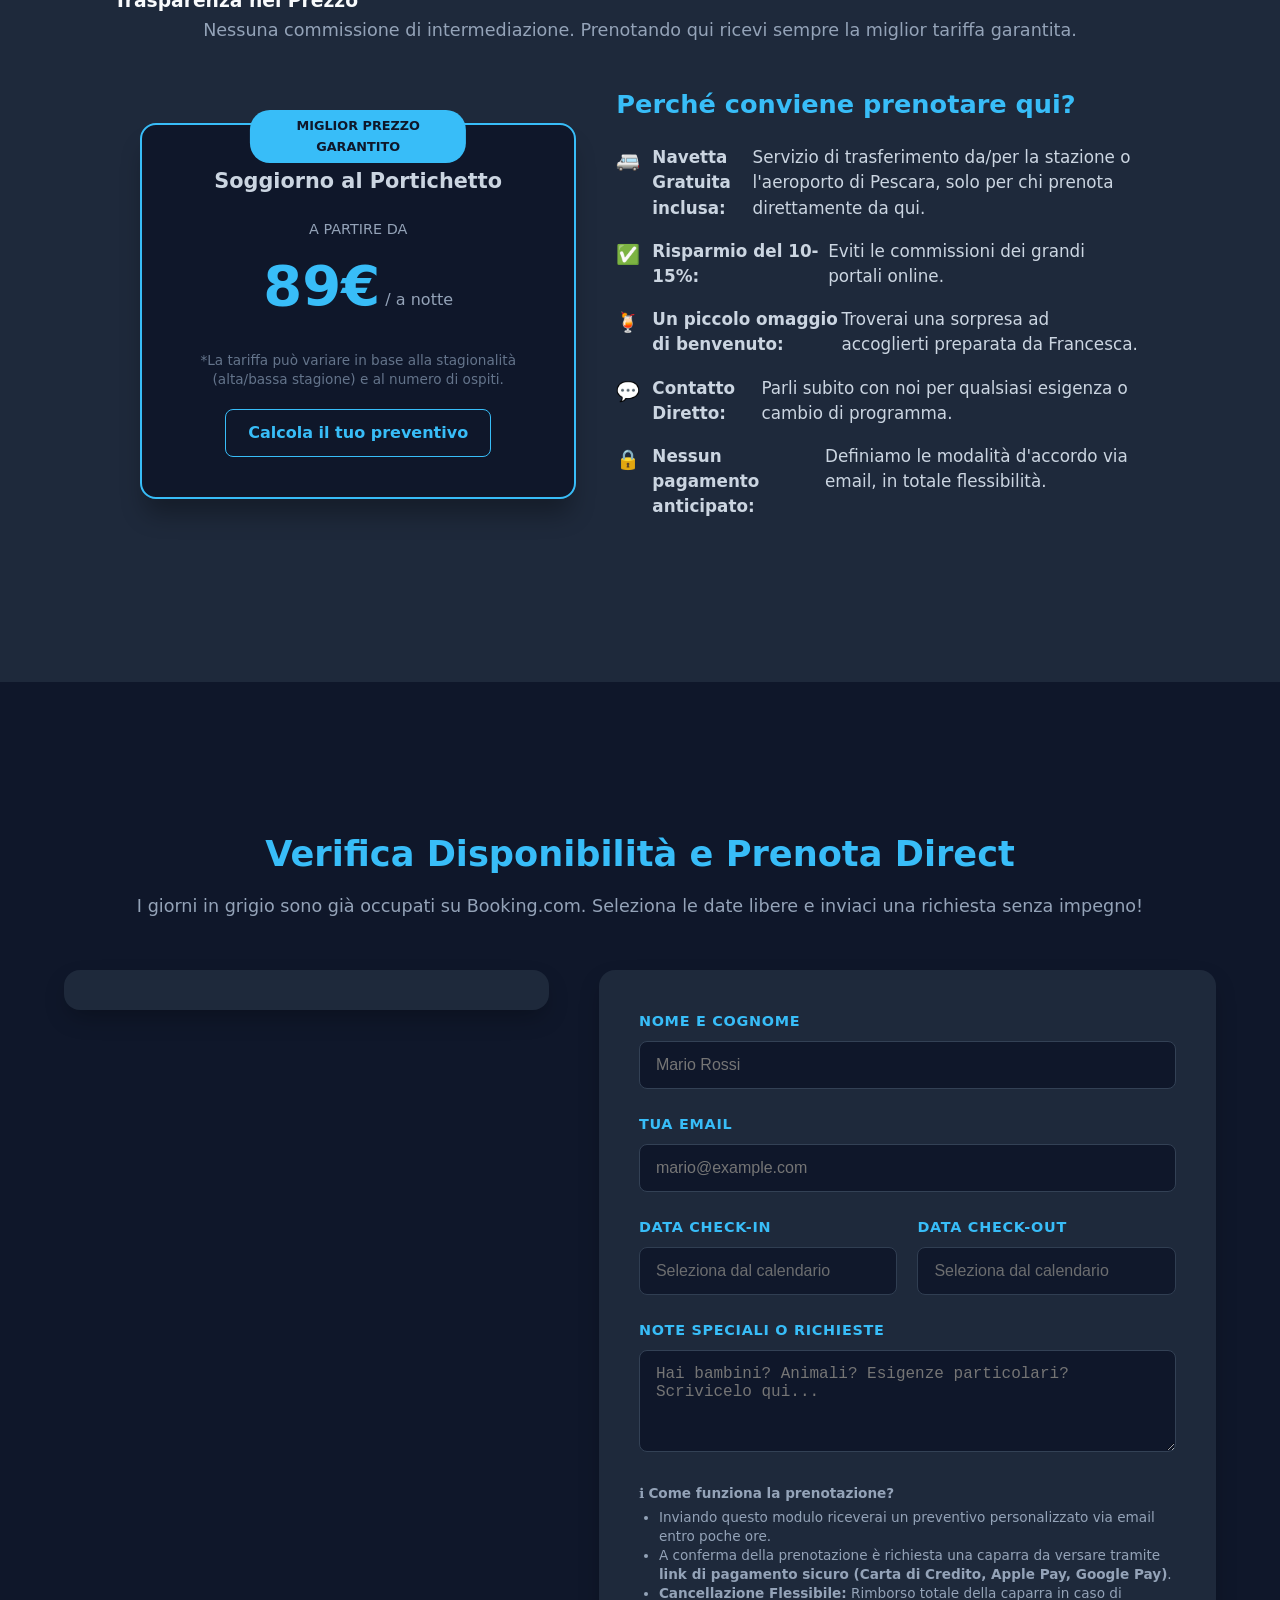
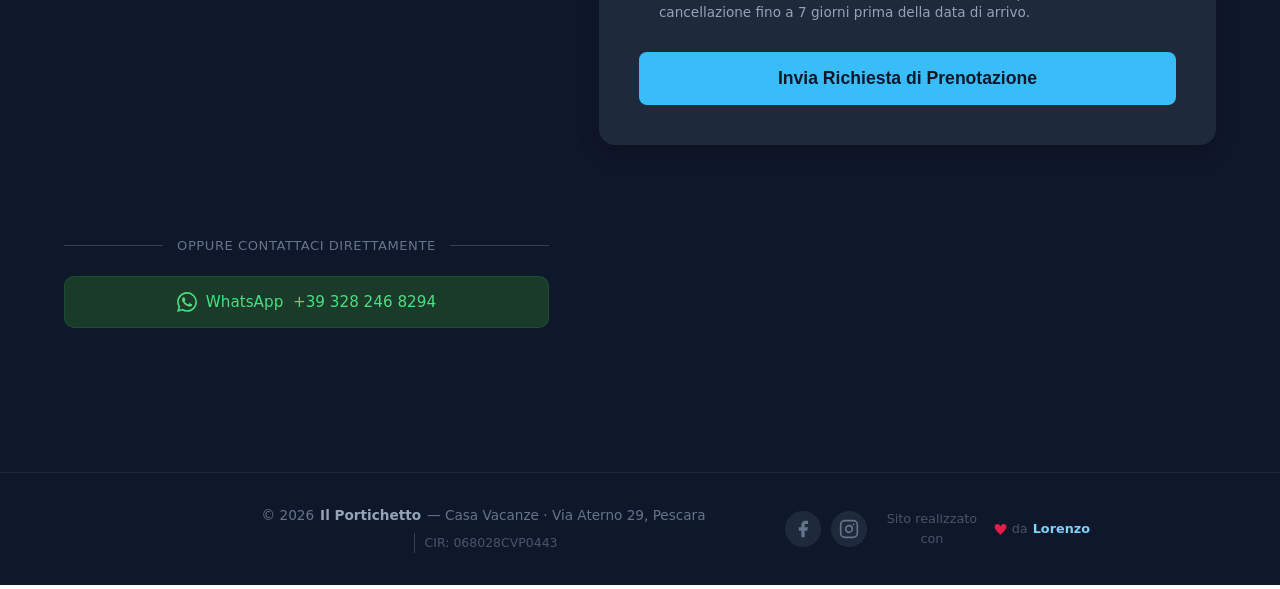
==== commit 136c72d8: "some improvement, removed email, added fb-ig" ====
--- a/index.html
+++ b/index.html
@@ -4,43 +4,44 @@
     <meta charset="UTF-8">
     <meta name="viewport" content="width=device-width, initial-scale=1.0">
     <title>Il Portichetto | Casa Vacanze a Pescara</title>
-    <meta name="description" content="Soggiorna al B&B Il Portichetto a Pescara: appartamento moderno a 5 min dal centro con parcheggio, Wi-Fi e servizio navetta gratuito da stazione/aeroporto!">
+    <meta name="description" content="Soggiorna dalla casa vacanze Il Portichetto a Pescara: appartamento moderno a 5 min dal centro storico con parcheggio, Wi-Fi e servizio navetta gratuito da stazione/aeroporto!">
     <link rel="canonical" href="https://www.ilportichetto.com/">
     <!-- Open Graph – anteprima su WhatsApp, Facebook, Telegram -->
     <meta property="og:type"               content="website">
     <meta property="og:site_name"          content="Il Portichetto">
     <meta property="og:locale"             content="it_IT">
     <meta property="og:url"                content="https://www.ilportichetto.com/">
-    <meta property="og:title"              content="Il Portichetto – Casa Vacanze a Pescara">
-    <meta property="og:description"        content="Appartamento moderno a 5 min dal centro di Pescara. Parcheggio privato, Wi-Fi, aria condizionata e navetta gratuita da stazione e aeroporto. Prenota direttamente e risparmia il 10-15%.">
-    <meta property="og:image"              content="https://www.ilportichetto.com/img/IMG-20250228-WA0055.jpg">
+    <meta property="og:title"              content="Il Portichetto - Casa Vacanze a Pescara">
+    <meta property="og:description"        content="Appartamento moderno a 5 min dal centro storico di Pescara. Parcheggio privato, Wi-Fi e navetta gratuita. Prenota direttamente e risparmia il 10-15%.">
+    <meta property="og:image"              content="https://www.ilportichetto.com/Img/og-image.jpg">
     <meta property="og:image:alt"          content="Soggiorno moderno della Casa Vacanze Il Portichetto a Pescara">
     <meta property="og:image:width"        content="1200">
     <meta property="og:image:height"       content="630">
     <!-- Twitter / X Card -->
     <meta name="twitter:card"              content="summary_large_image">
-    <meta name="twitter:title"             content="Il Portichetto – Casa Vacanze a Pescara">
-    <meta name="twitter:description"       content="Appartamento moderno a 5 min dal centro di Pescara. Parcheggio privato, Wi-Fi e navetta gratuita. Prenota direttamente e risparmia il 10-15%.">
-    <meta name="twitter:image"             content="https://www.ilportichetto.com/img/IMG-20250228-WA0055.jpg">
+    <meta name="twitter:title"             content="Il Portichetto - Casa Vacanze a Pescara">
+    <meta name="twitter:description"       content="Appartamento moderno a 5 min dal centro storico di Pescara. Parcheggio privato, Wi-Fi e navetta gratuita. Prenota direttamente e risparmia il 10-15%.">
+    <meta name="twitter:image"             content="https://www.ilportichetto.com/Img/og-image.jpg">
     <meta name="twitter:image:alt"         content="Soggiorno moderno della Casa Vacanze Il Portichetto a Pescara">
+    <meta name="theme-color" content="#0f172a">
     <!-- Favicon -->
-    <link rel="icon" type="image/x-icon" href="favicon.ico">
-    <link rel="icon" type="image/png" sizes="32x32" href="favicon-32x32.png">
-    <link rel="apple-touch-icon" sizes="180x180" href="apple-touch-icon.png">
+    <link rel="icon" type="image/x-icon" href="Img/favicon.ico">
+    <link rel="icon" type="image/png" sizes="32x32" href="Img/favicon-32x32.png">
+    <link rel="apple-touch-icon" sizes="180x180" href="Img/apple-touch-icon.png">
     <!-- Schema.org Structured Data (JSON-LD) -->
     <script type="application/ld+json">
     {
       "@context": "https://schema.org",
       "@type": "LodgingBusiness",
-      "name": "Il Portichetto – Casa Vacanze Pescara",
+      "name": "Il Portichetto - Casa Vacanze Pescara",
       "alternateName": "Il Portichetto",
       "description": "Casa vacanze moderna a Pescara, a 5 minuti a piedi dal centro storico. Parcheggio privato gratuito, Wi-Fi ultraveloce, aria condizionata e navetta gratuita da stazione e aeroporto. Gestita con cura da Francesca.",
       "url": "https://www.ilportichetto.com/",
       "image": [
-        "https://www.ilportichetto.com/img/IMG-20250228-WA0055.jpg",
-        "https://www.ilportichetto.com/img/IMG-20240410-WA0039.jpg",
-        "https://www.ilportichetto.com/img/IMG_20241228_101602.jpg",
-        "https://www.ilportichetto.com/img/IMG-20240410-WA0057.jpg"
+        "https://www.ilportichetto.com/Img/IMG-20250228-WA0055.jpg",
+        "https://www.ilportichetto.com/Img/IMG-20240410-WA0039.jpg",
+        "https://www.ilportichetto.com/Img/IMG_20241228_101602.jpg",
+        "https://www.ilportichetto.com/Img/IMG-20240410-WA0057.jpg"
       ],
       "address": {
         "@type": "PostalAddress",
@@ -66,7 +67,7 @@
         "ratingValue": "5.0",
         "bestRating": "5",
         "worstRating": "1",
-        "ratingCount": "10"
+        "ratingCount": "107"
       },
       "amenityFeature": [
         {
@@ -131,7 +132,7 @@
         <section class="hero-section">
             <div class="hero-container">
                 
-                <div id="appartamento" class="hero-text-block">
+                <div class="hero-text-block">
                     <h1>Il Portichetto - Casa Vacanze</h1>
                     <h2>Il comfort di un appartamento moderno, il calore di una vera accoglienza a Pescara.</h2>
                     <p class="hero-subtext">
@@ -143,13 +144,13 @@
 
                 <div class="hero-gallery-block">
                     <div class="hero-photo img-1">
-                        <img src="img/IMG-20250228-WA0055.jpg" alt="Soggiorno moderno Il Portichetto">
+                        <img src="Img/IMG-20250228-WA0055.jpg" alt="Soggiorno moderno Il Portichetto" fetchpriority="high">
                     </div>
                     <div class="hero-photo img-2">
-                        <img src="img/IMG-20240410-WA0039.jpg" alt="Camera da letto accogliente">
+                        <img src="Img/IMG-20240410-WA0039.jpg" alt="Camera da letto accogliente">
                     </div>
                     <div class="hero-photo img-3">
-                        <img src="img/IMG_20241228_101602.jpg" alt="Dettaglio struttura o esterno">
+                        <img src="Img/IMG_20241228_101602.jpg" alt="Dettaglio struttura o esterno">
                     </div>
                 </div>
 
@@ -161,7 +162,7 @@
             <div class="trust-container">
                 
                 <!-- Badge Booking.com -->
-                <a href="https://www.booking.com/Share-jTylYwJ" target="_blank" class="badge-card booking-badge">
+                <a href="https://www.booking.com/Share-jTylYwJ" target="_blank" class="badge-card booking-badge" rel="noopener noreferrer">
                     <div class="badge-logo">
                         <span class="brand-name">Booking.com</span>
                     </div>
@@ -177,7 +178,7 @@
 
                 <!-- Badge Google Reviews -->
                 <!-- 🔴 Sostituisci il '#' nel tag href qui sotto con il link diretto alle tue recensioni su Google Maps -->
-                <a href="https://maps.app.goo.gl/tx8YtbnzA3oC6B5k8" target="_blank" class="badge-card google-badge">
+                <a href="https://maps.app.goo.gl/tx8YtbnzA3oC6B5k8" target="_blank" class="badge-card google-badge" rel="noopener noreferrer">
                     <div class="badge-logo">
                         <span class="brand-name">Google</span>
                         <span class="stars">⭐⭐⭐⭐⭐</span>
@@ -243,42 +244,42 @@
                 
                 <div class="main-gallery-grid">
                     <div class="gallery-item">
-                        <img src="img/IMG-20240410-WA0057.jpg" alt="cucina attrezzata" loading="lazy">
+                        <img src="Img/IMG-20240410-WA0057.jpg" alt="Cucina attrezzata con isola colazione, Il Portichetto Pescara" loading="lazy">
                         <div class="gallery-overlay"><span>Cucina</span></div>
                     </div>
                     
                     <div class="gallery-item">
-                        <img src="img/IMG-20250228-WA0055.jpg" alt="Camera da letto matrimoniale" loading="lazy">
+                        <img src="Img/IMG-20250228-WA0055.jpg" alt="Camera da letto matrimoniale" loading="lazy">
                         <div class="gallery-overlay"><span>Camera Matrimoniale + 2 singoli</span></div>
                     </div>
                     
                     <div class="gallery-item">
-                        <img src="img/IMG_20240401_223243_030.jpg" alt="Bagno moderno e pulitissimo" loading="lazy">
+                        <img src="Img/IMG_20240401_223243_030.jpg" alt="Bagno moderno e pulitissimo" loading="lazy">
                         <div class="gallery-overlay"><span>Bagno moderno e pulitissimo</span></div>
                     </div>
 
                     <div class="gallery-item">
-                        <img src="img/IMG_20240401_223243_082.jpg" alt="Casa Vacanze - Il Portichetto" loading="lazy">
+                        <img src="Img/IMG_20240401_223243_082.jpg" alt="Casa Vacanze - Il Portichetto" loading="lazy">
                         <div class="gallery-overlay"><span>Il Portichetto</span></div>
                     </div>
 
                     <div class="gallery-item">
-                        <img src="img/IMG-20240410-WA0051.jpg" alt="Zona Giorno" loading="lazy">
+                        <img src="Img/IMG-20240410-WA0051.jpg" alt="Zona Giorno" loading="lazy">
                         <div class="gallery-overlay"><span>Zona Giorno</span></div>
                     </div>
                     
                     <div class="gallery-item">
-                        <img src="img/IMG_20241228_101602.jpg" alt="Ingresso indipendente e portico esterno" loading="lazy">
+                        <img src="Img/IMG_20241228_101602.jpg" alt="Ingresso indipendente e portico esterno" loading="lazy">
                         <div class="gallery-overlay"><span>Vista dal Portichetto</span></div>
                     </div>
 
                     <div class="gallery-item">
-                        <img src="img/isola_colazione.jpg" alt="Isola colazione" loading="lazy">
+                        <img src="Img/isola_colazione.jpg" alt="Isola colazione" loading="lazy">
                         <div class="gallery-overlay"><span>Isola Colazione</span></div>
                     </div>
 
                     <div class="gallery-item">
-                        <img src="img/portone_entrata.jpg" alt="Portone d'entrata" loading="lazy">
+                        <img src="Img/portone_entrata.jpg" alt="Portone d'entrata" loading="lazy">
                         <div class="gallery-overlay"><span>Portone Entrata</span></div>
                     </div>
                 </div>
@@ -418,10 +419,6 @@
                         <svg xmlns="http://www.w3.org/2000/svg" width="20" height="20" viewBox="0 0 24 24" fill="currentColor" aria-hidden="true"><path d="M17.472 14.382c-.297-.149-1.758-.867-2.03-.967-.273-.099-.471-.148-.67.15-.197.297-.767.966-.94 1.164-.173.199-.347.223-.644.075-.297-.15-1.255-.463-2.39-1.475-.883-.788-1.48-1.761-1.653-2.059-.173-.297-.018-.458.13-.606.134-.133.298-.347.446-.52.149-.174.198-.298.298-.497.099-.198.05-.371-.025-.52-.075-.149-.669-1.612-.916-2.207-.242-.579-.487-.5-.669-.51-.173-.008-.371-.01-.57-.01-.198 0-.52.074-.792.372-.272.297-1.04 1.016-1.04 2.479 0 1.462 1.065 2.875 1.213 3.074.149.198 2.096 3.2 5.077 4.487.709.306 1.262.489 1.694.625.712.227 1.36.195 1.871.118.571-.085 1.758-.719 2.006-1.413.248-.694.248-1.289.173-1.413-.074-.124-.272-.198-.57-.347m-5.421 7.403h-.004a9.87 9.87 0 01-5.031-1.378l-.361-.214-3.741.982.998-3.648-.235-.374a9.86 9.86 0 01-1.51-5.26c.001-5.45 4.436-9.884 9.888-9.884 2.64 0 5.122 1.03 6.988 2.898a9.825 9.825 0 012.893 6.994c-.003 5.45-4.437 9.884-9.885 9.884m8.413-18.297A11.815 11.815 0 0012.05 0C5.495 0 .16 5.335.157 11.892c0 2.096.547 4.142 1.588 5.945L.057 24l6.305-1.654a11.882 11.882 0 005.683 1.448h.005c6.554 0 11.89-5.335 11.893-11.893a11.821 11.821 0 00-3.48-8.413z"/></svg>
                         WhatsApp &nbsp;+39 328 246 8294
                     </a>
-                    <a href="mailto:ilportichetto2024@libero.it" class="contact-alt-btn contact-alt-email">
-                        <svg xmlns="http://www.w3.org/2000/svg" width="20" height="20" viewBox="0 0 24 24" fill="none" stroke="currentColor" stroke-width="2" stroke-linecap="round" stroke-linejoin="round" aria-hidden="true"><rect width="20" height="16" x="2" y="4" rx="2"/><path d="m22 7-8.97 5.7a1.94 1.94 0 0 1-2.06 0L2 7"/></svg>
-                        ilportichetto2024@libero.it
-                    </a>
                 </div>
             </div>
                 </div>
@@ -436,6 +433,14 @@
                 &copy; 2026 <strong>Il Portichetto</strong> &mdash; Casa Vacanze &middot; Via Aterno 29, Pescara
                 <span class="footer-cir">CIR: 068028CVP0443</span>
             </p>
+            <div class="footer-social">
+                <a href="https://www.facebook.com/il.portichetto.casa.vacanze" class="footer-social-link" target="_blank" rel="noopener noreferrer" aria-label="Seguici su Facebook">
+                    <svg xmlns="http://www.w3.org/2000/svg" width="20" height="20" viewBox="0 0 24 24" fill="currentColor" aria-hidden="true"><path d="M18 2h-3a5 5 0 0 0-5 5v3H7v4h3v8h4v-8h3l1-4h-4V7a1 1 0 0 1 1-1h3z"/></svg>
+                </a>
+                <a href="https://www.instagram.com/il.portichetto" class="footer-social-link" target="_blank" rel="noopener noreferrer" aria-label="Seguici su Instagram">
+                    <svg xmlns="http://www.w3.org/2000/svg" width="20" height="20" viewBox="0 0 24 24" fill="none" stroke="currentColor" stroke-width="2" stroke-linecap="round" stroke-linejoin="round" aria-hidden="true"><rect width="20" height="20" x="2" y="2" rx="5"/><path d="M16 11.37A4 4 0 1 1 12.63 8 4 4 0 0 1 16 11.37z"/><line x1="17.5" x2="17.51" y1="6.5" y2="6.5"/></svg>
+                </a>
+            </div>
             <p class="footer-dev">
                 Sito realizzato con
                 <svg class="footer-heart" xmlns="http://www.w3.org/2000/svg" viewBox="0 0 24 24" fill="currentColor" aria-hidden="true"><path d="M12 21.593c-5.63-5.539-11-10.297-11-14.402 0-3.791 3.068-5.191 5.281-5.191 1.312 0 4.151.501 5.719 4.457 1.59-3.968 4.464-4.447 5.726-4.447 2.54 0 5.274 1.621 5.274 5.181 0 4.069-5.136 8.625-11 14.402z"/></svg>
--- a/style.css
+++ b/style.css
@@ -1148,4 +1148,44 @@
     .contact-alt-btn {
         flex: 1 1 100%;
     }
+}
+
+/* Social icons – footer */
+.footer-social {
+    display: flex;
+    gap: 10px;
+    align-items: center;
+}
+ 
+.footer-social-link {
+    display: flex;
+    align-items: center;
+    justify-content: center;
+    width: 36px;
+    height: 36px;
+    border-radius: 50%;
+    background: #1e293b;
+    color: #64748b;
+    transition: background 0.2s ease, color 0.2s ease, transform 0.2s ease;
+    text-decoration: none;
+}
+ 
+.footer-social-link:hover {
+    transform: translateY(-2px);
+}
+ 
+.footer-social-link:nth-child(1):hover {
+    background: #1877f2;
+    color: #fff;
+}
+ 
+.footer-social-link:nth-child(2):hover {
+    background: radial-gradient(circle at 30% 107%, #fdf497 0%, #fdf497 5%, #fd5949 45%, #d6249f 60%, #285AEB 90%);
+    color: #fff;
+}
+ 
+@media (max-width: 639px) {
+    .footer-social {
+        justify-content: center;
+    }
 }
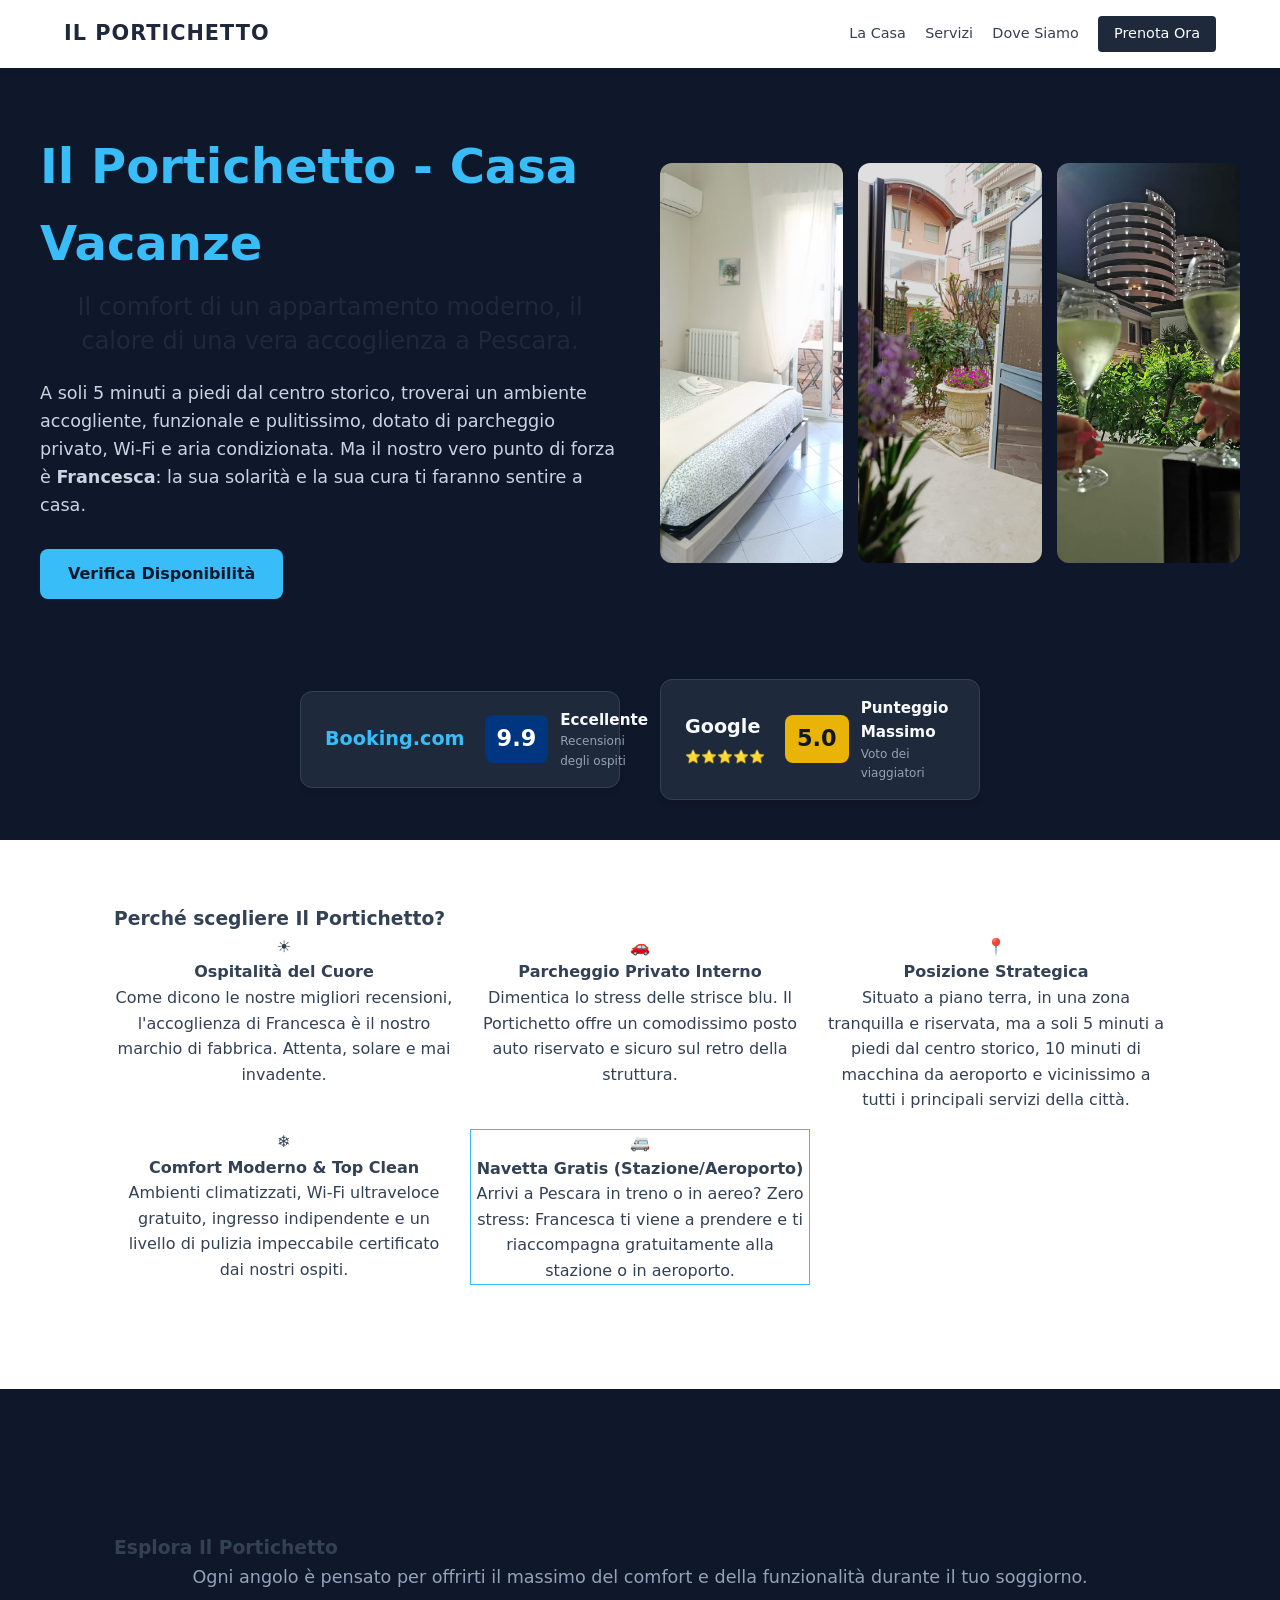
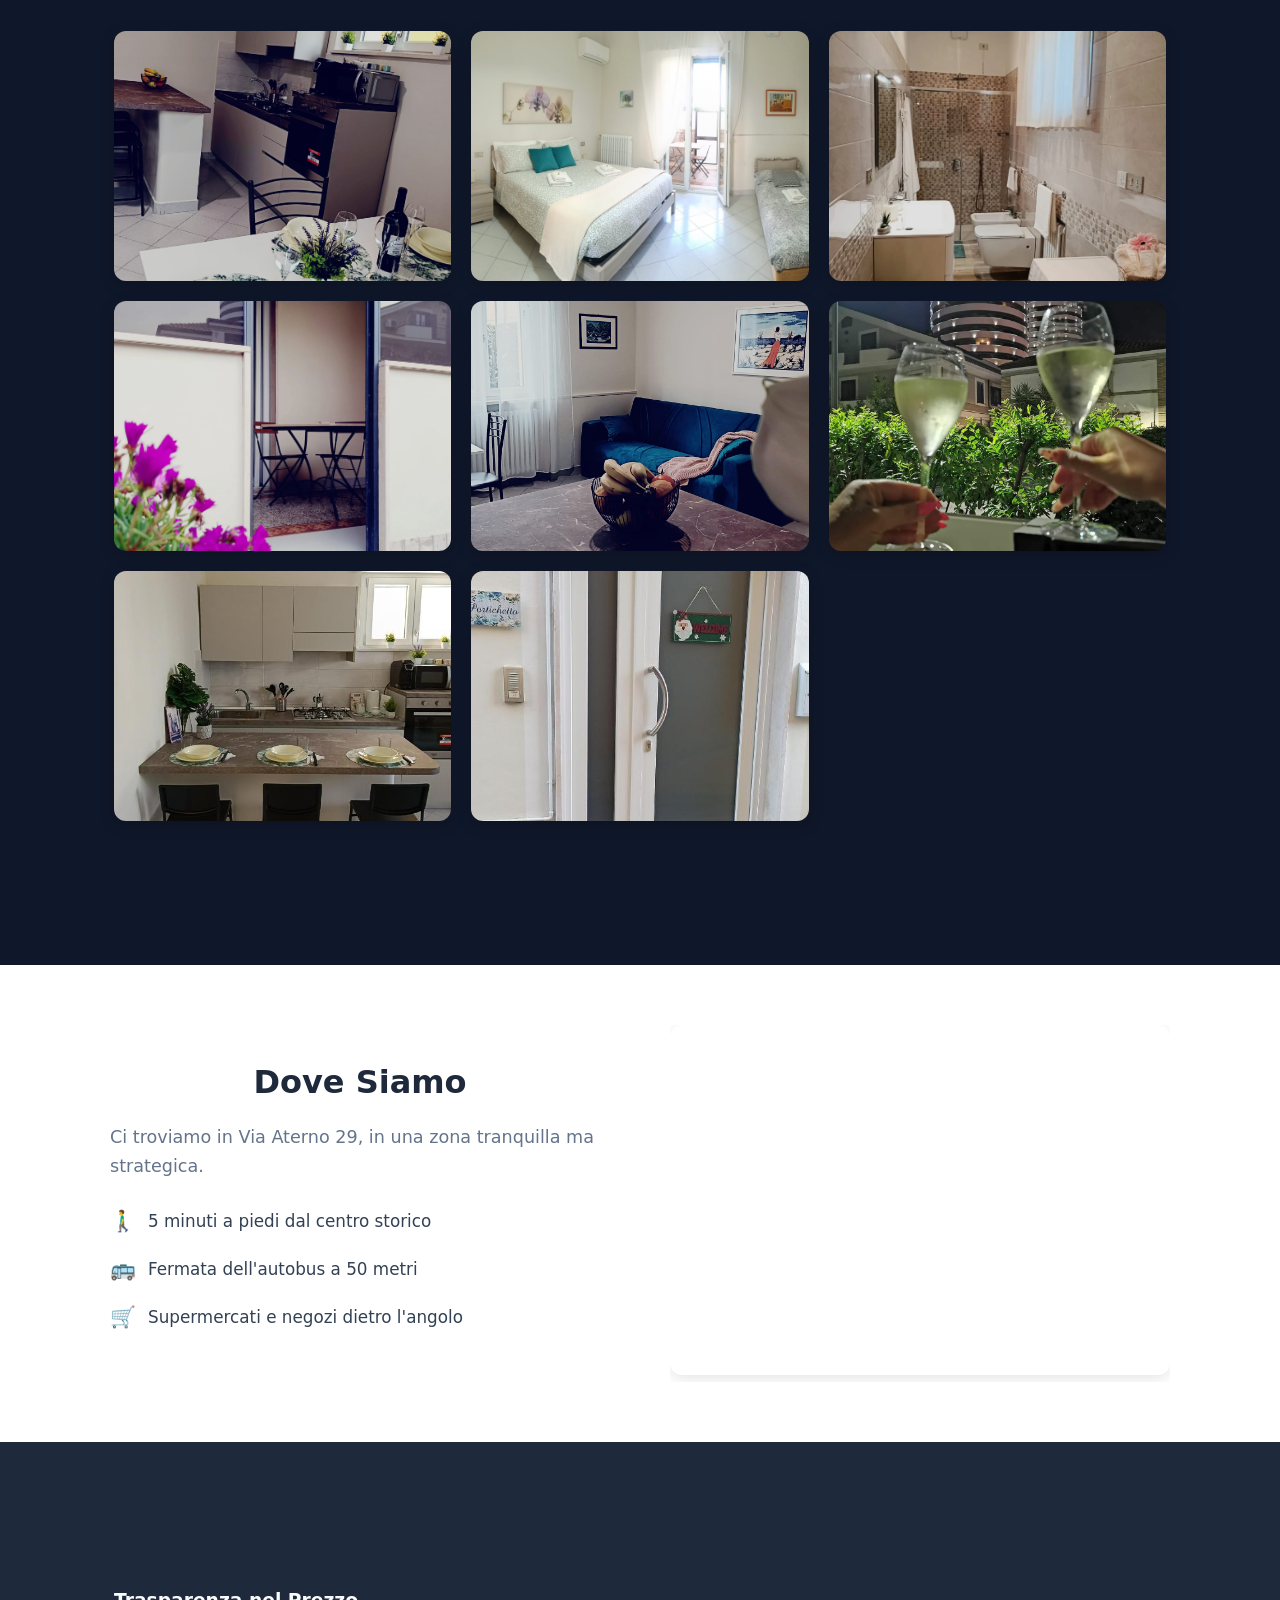
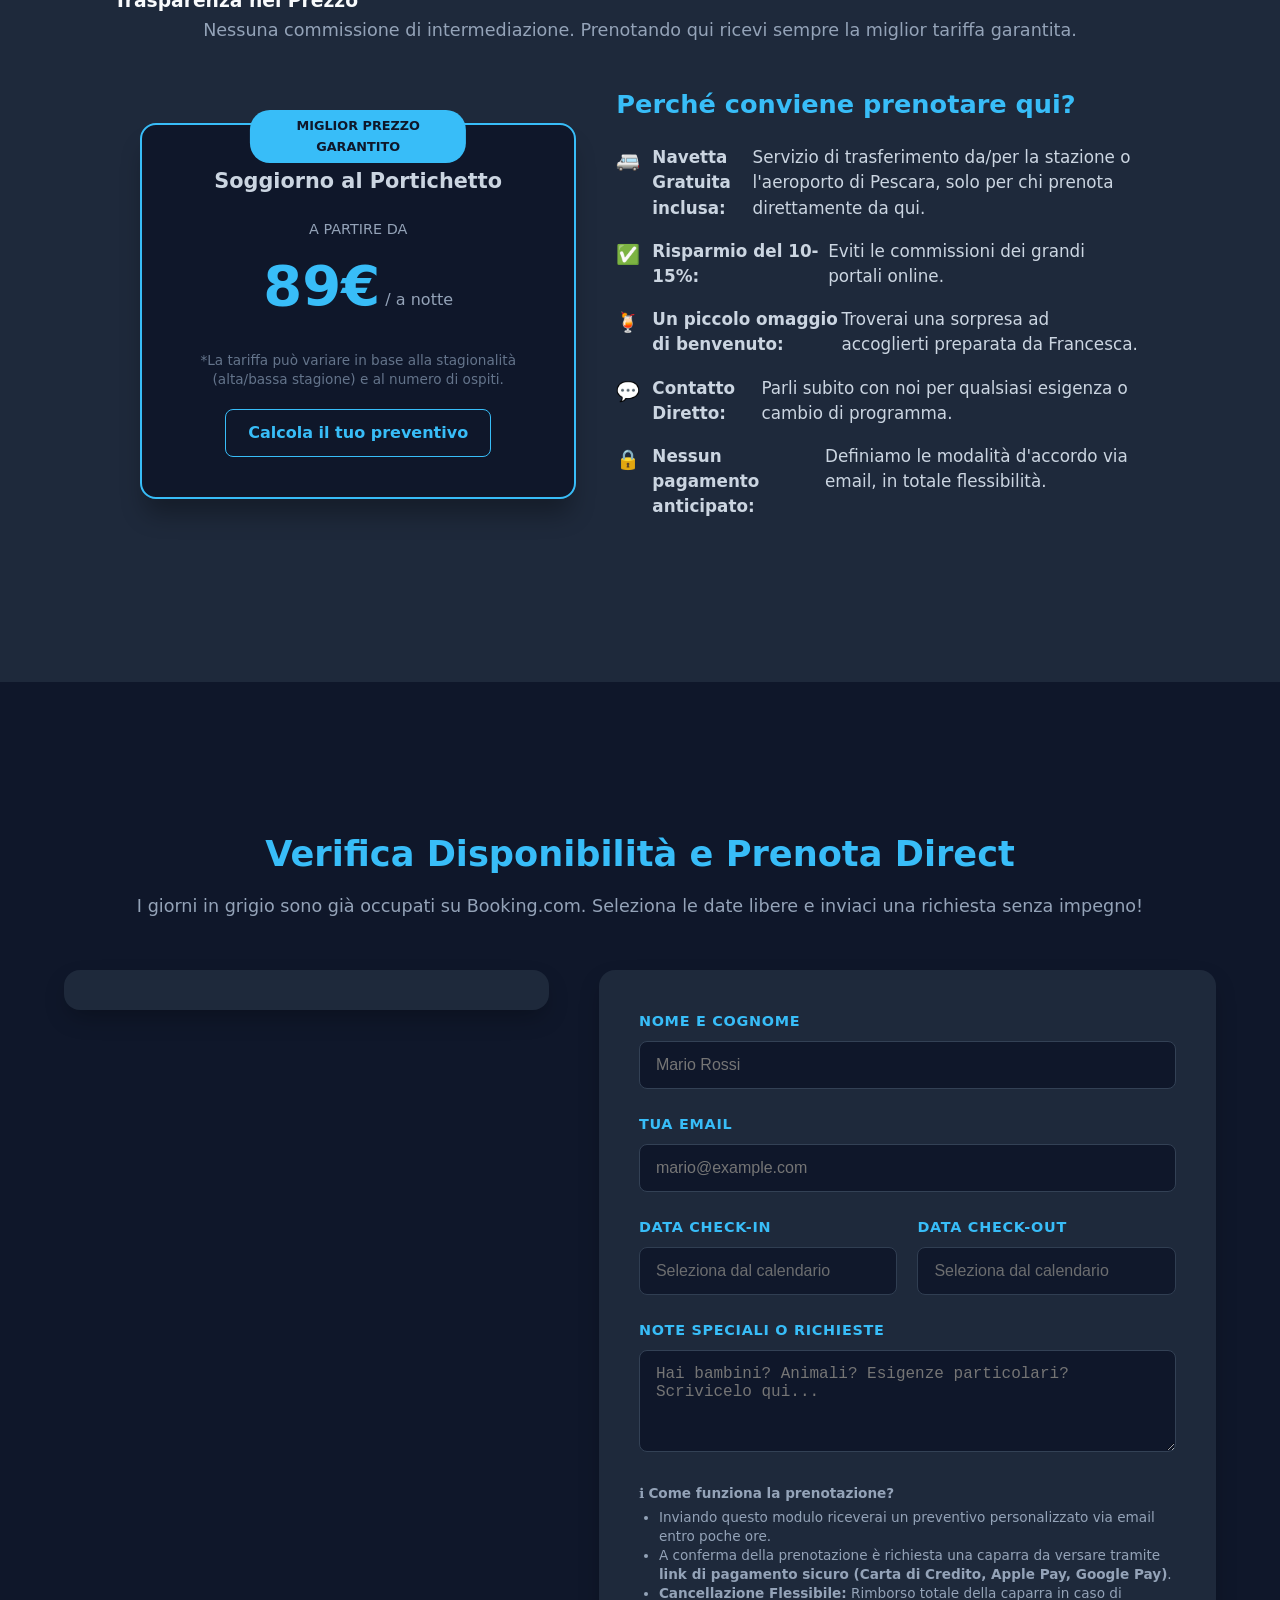
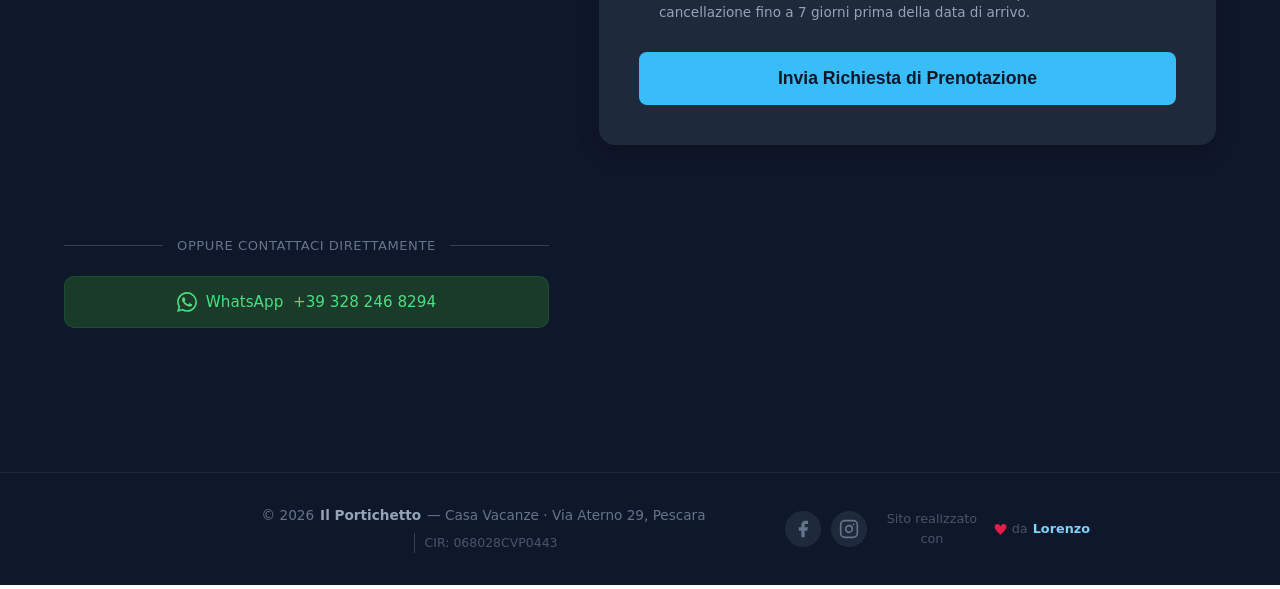
==== commit d7c35e1d: "updated booking.com rating" ====
--- a/index.html
+++ b/index.html
@@ -168,7 +168,7 @@
                     </div>
                     <div class="badge-rating">
                         <!-- 🌟 Cambia il voto con quello reale attuale se diverso -->
-                        <span class="score">9.8</span>
+                        <span class="score">9.9</span>
                         <div class="rating-text">
                             <span class="status">Eccellente</span>
                             <span class="reviews-count">Recensioni degli ospiti</span>
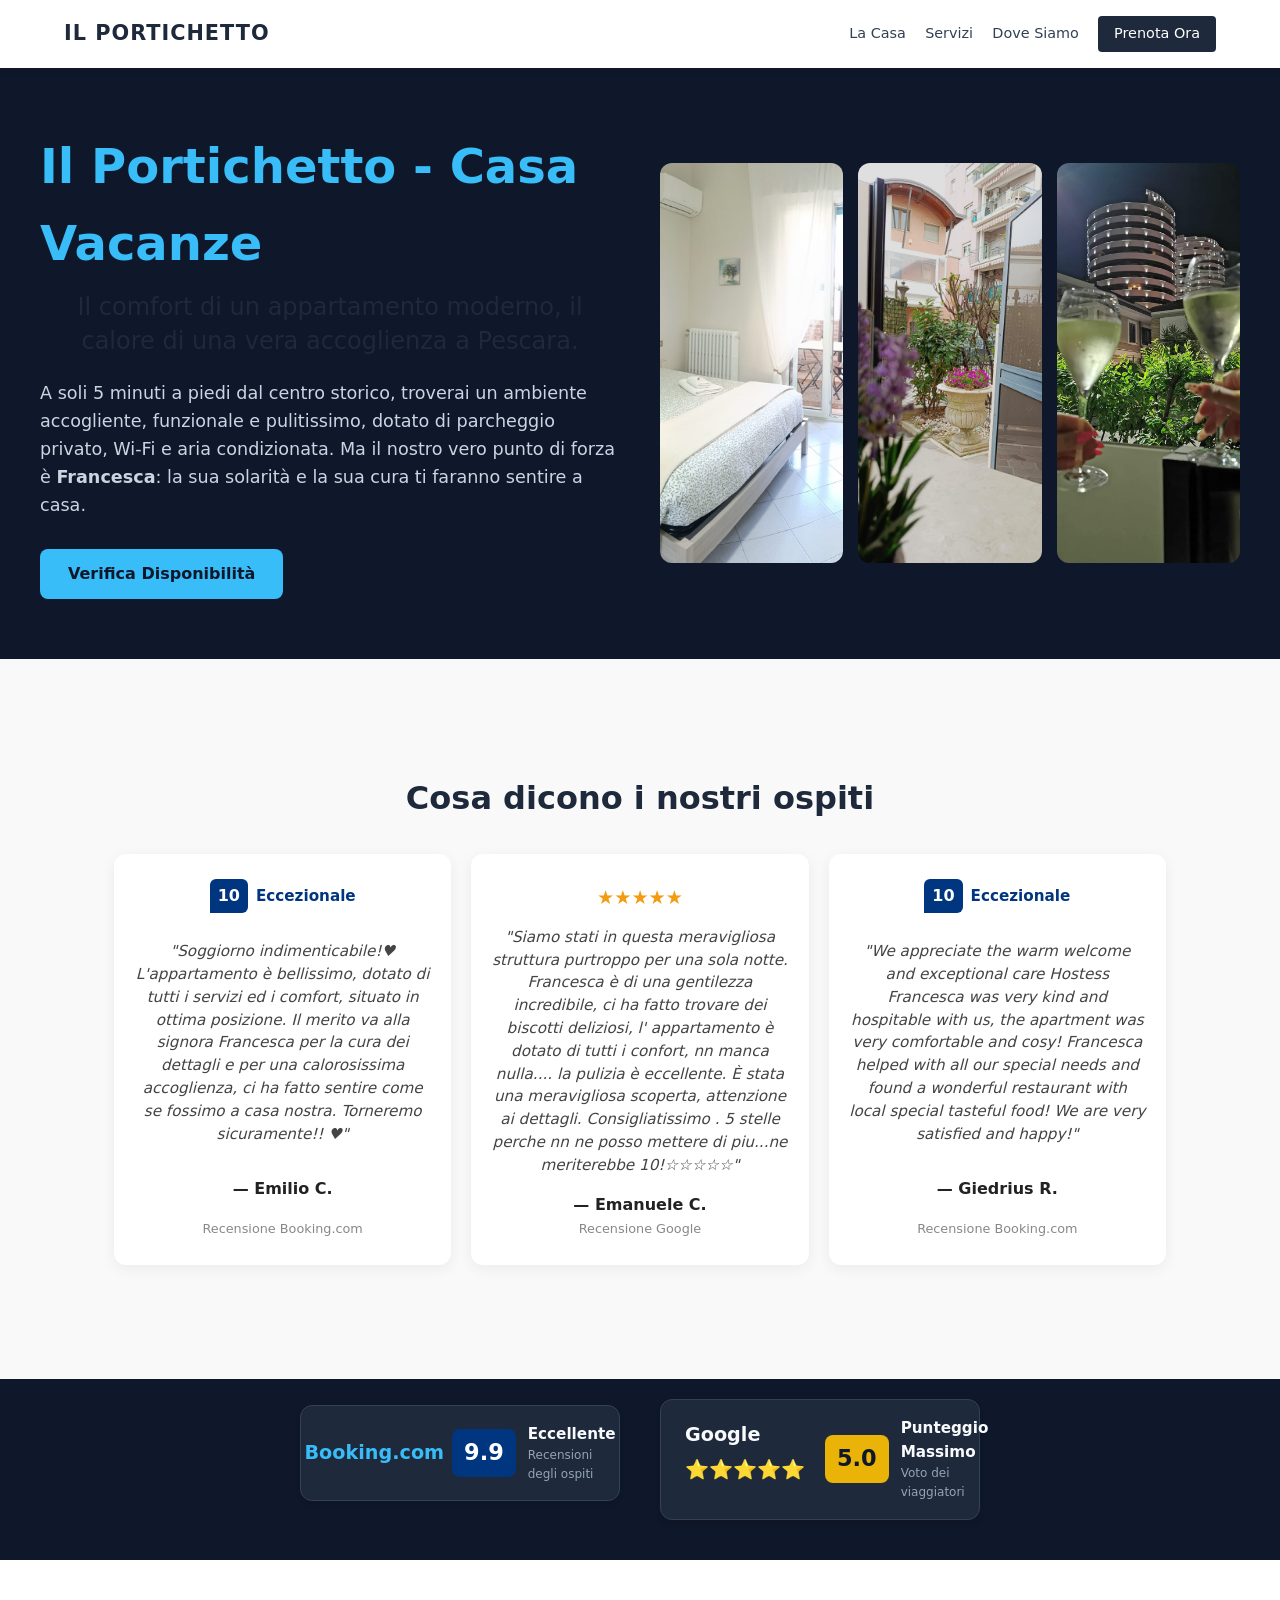
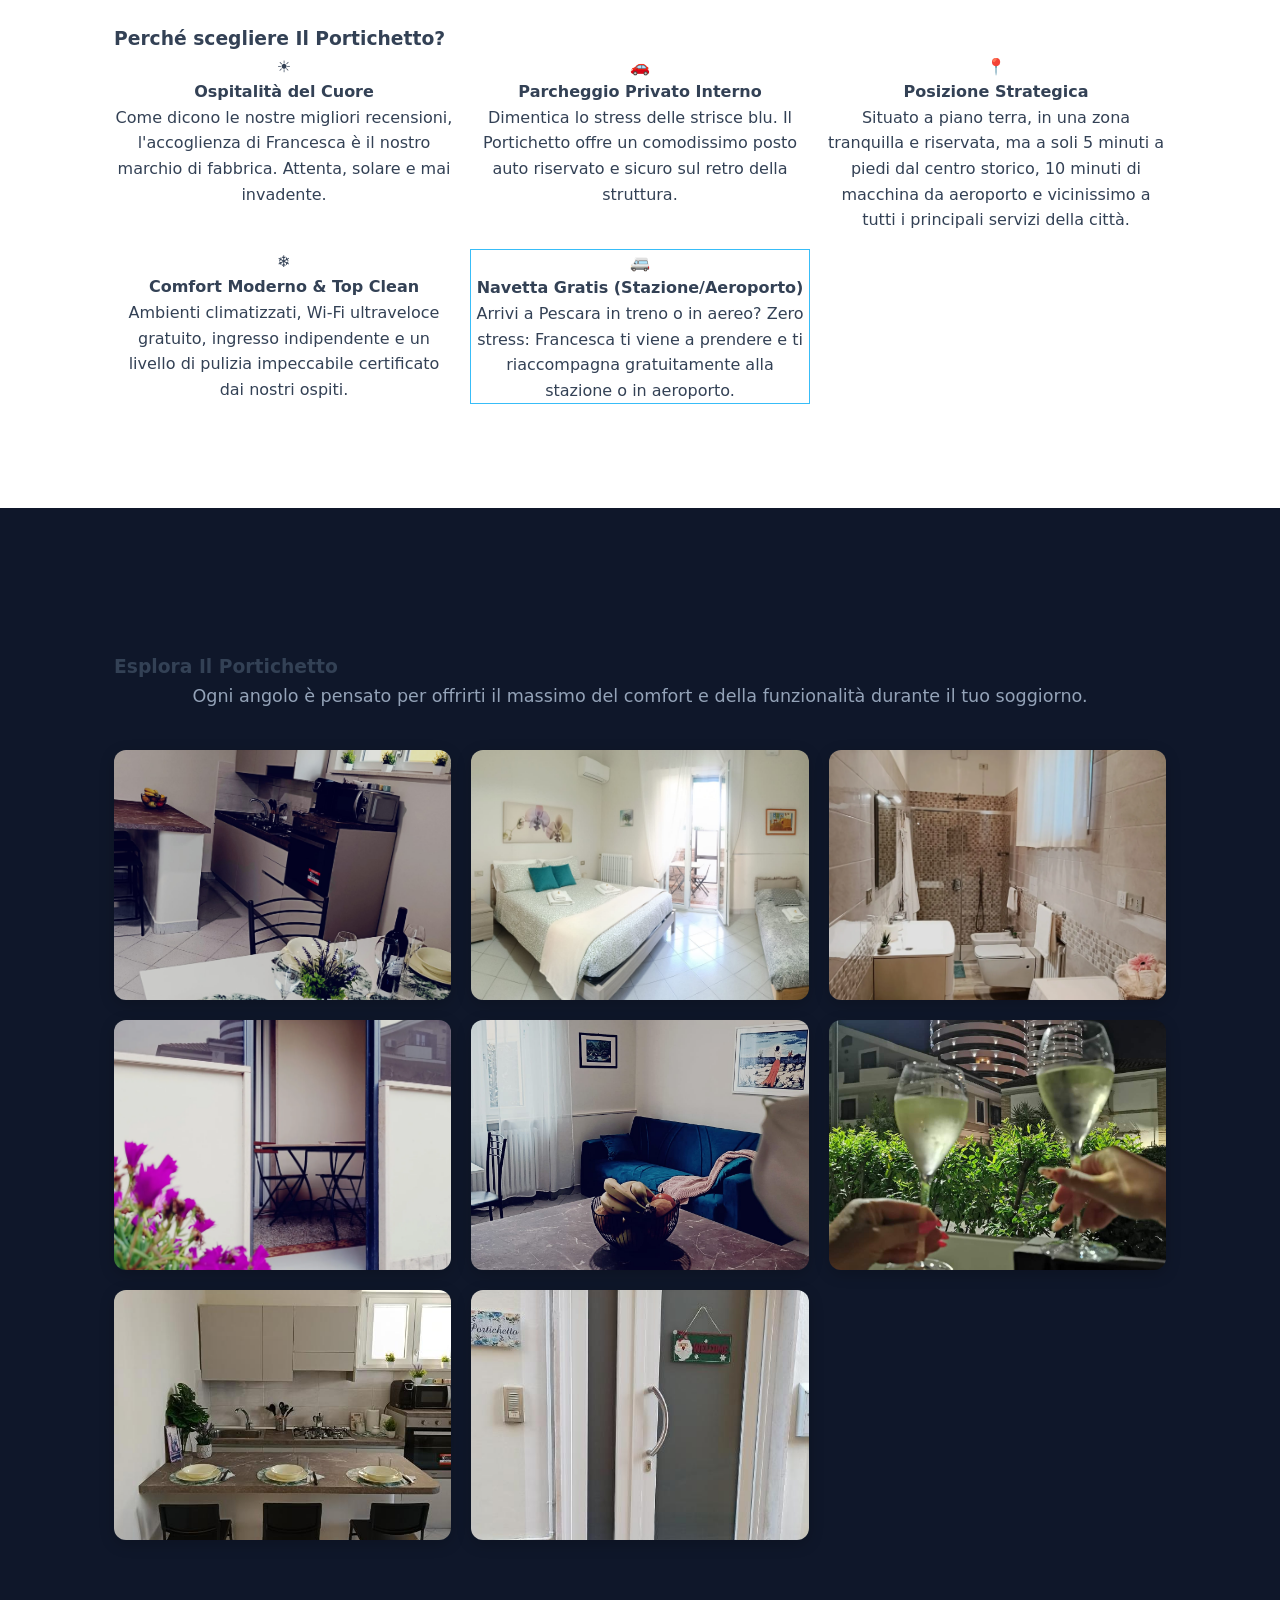
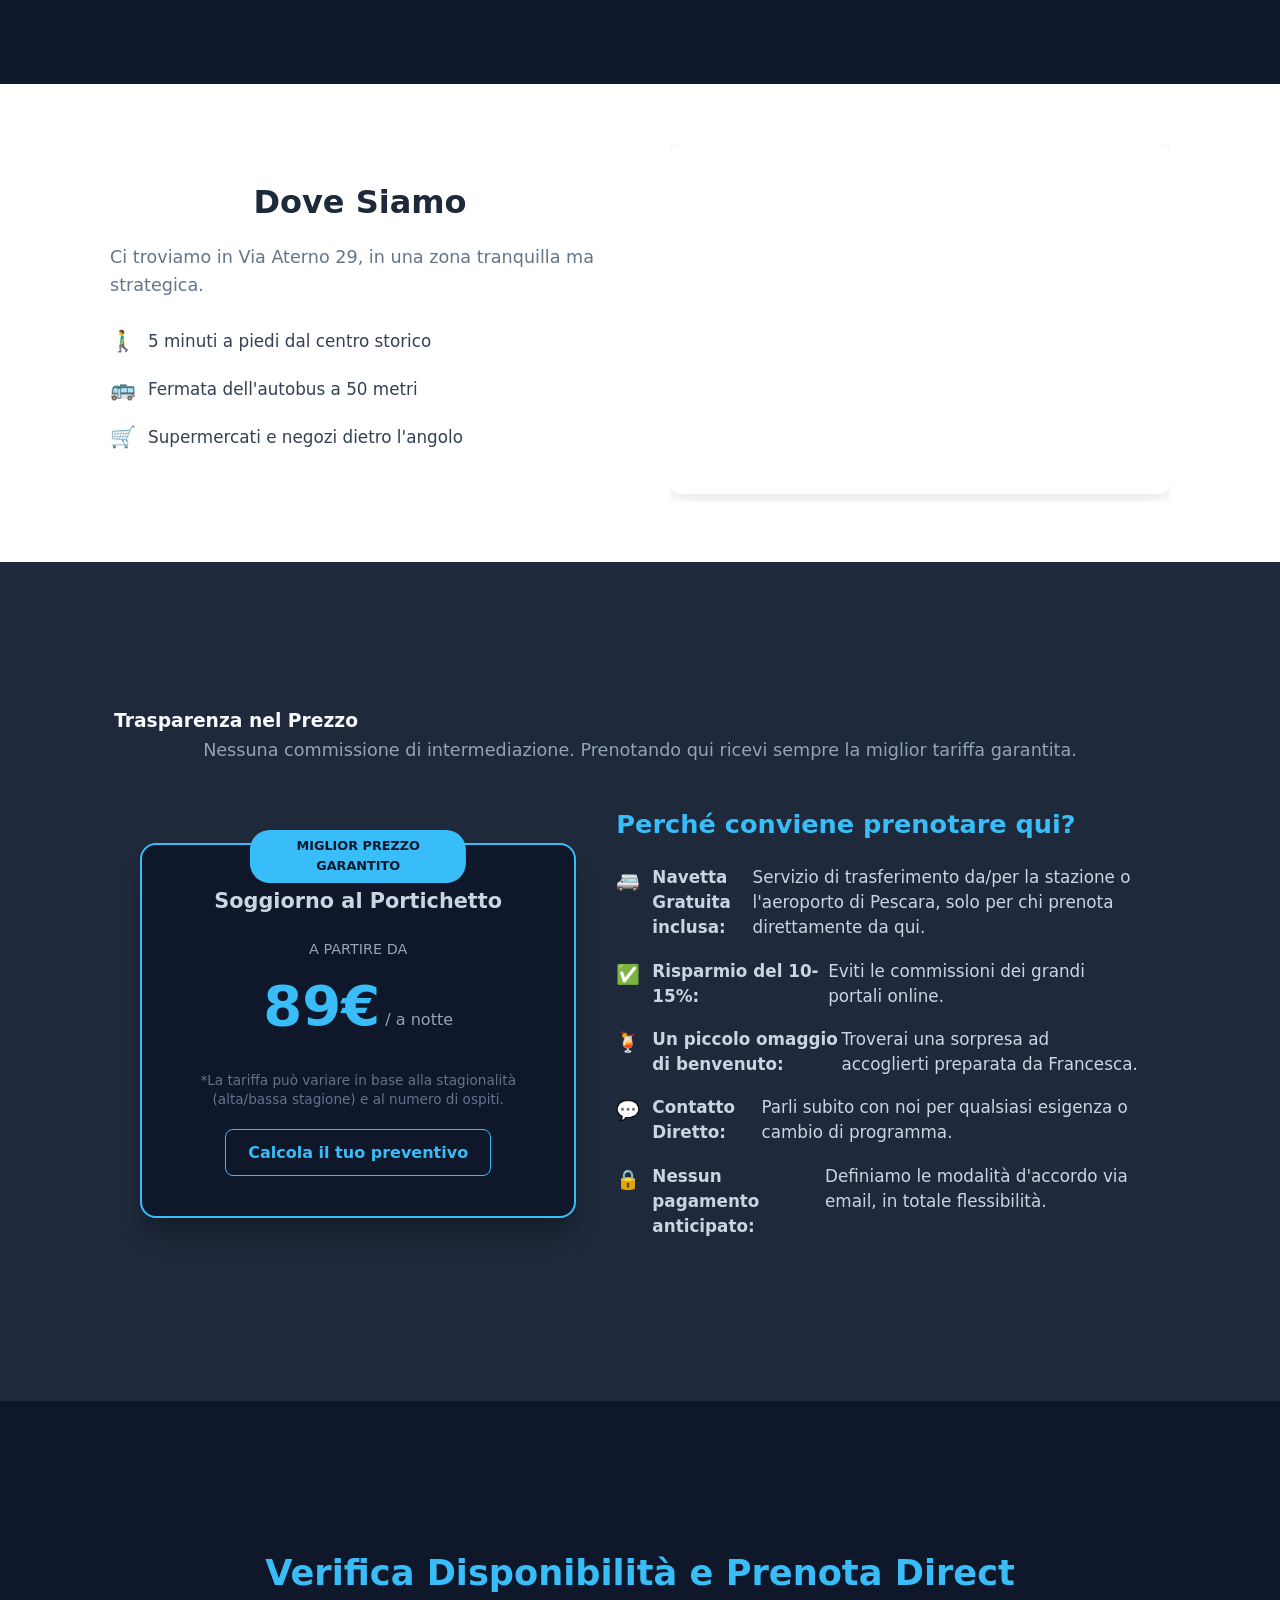
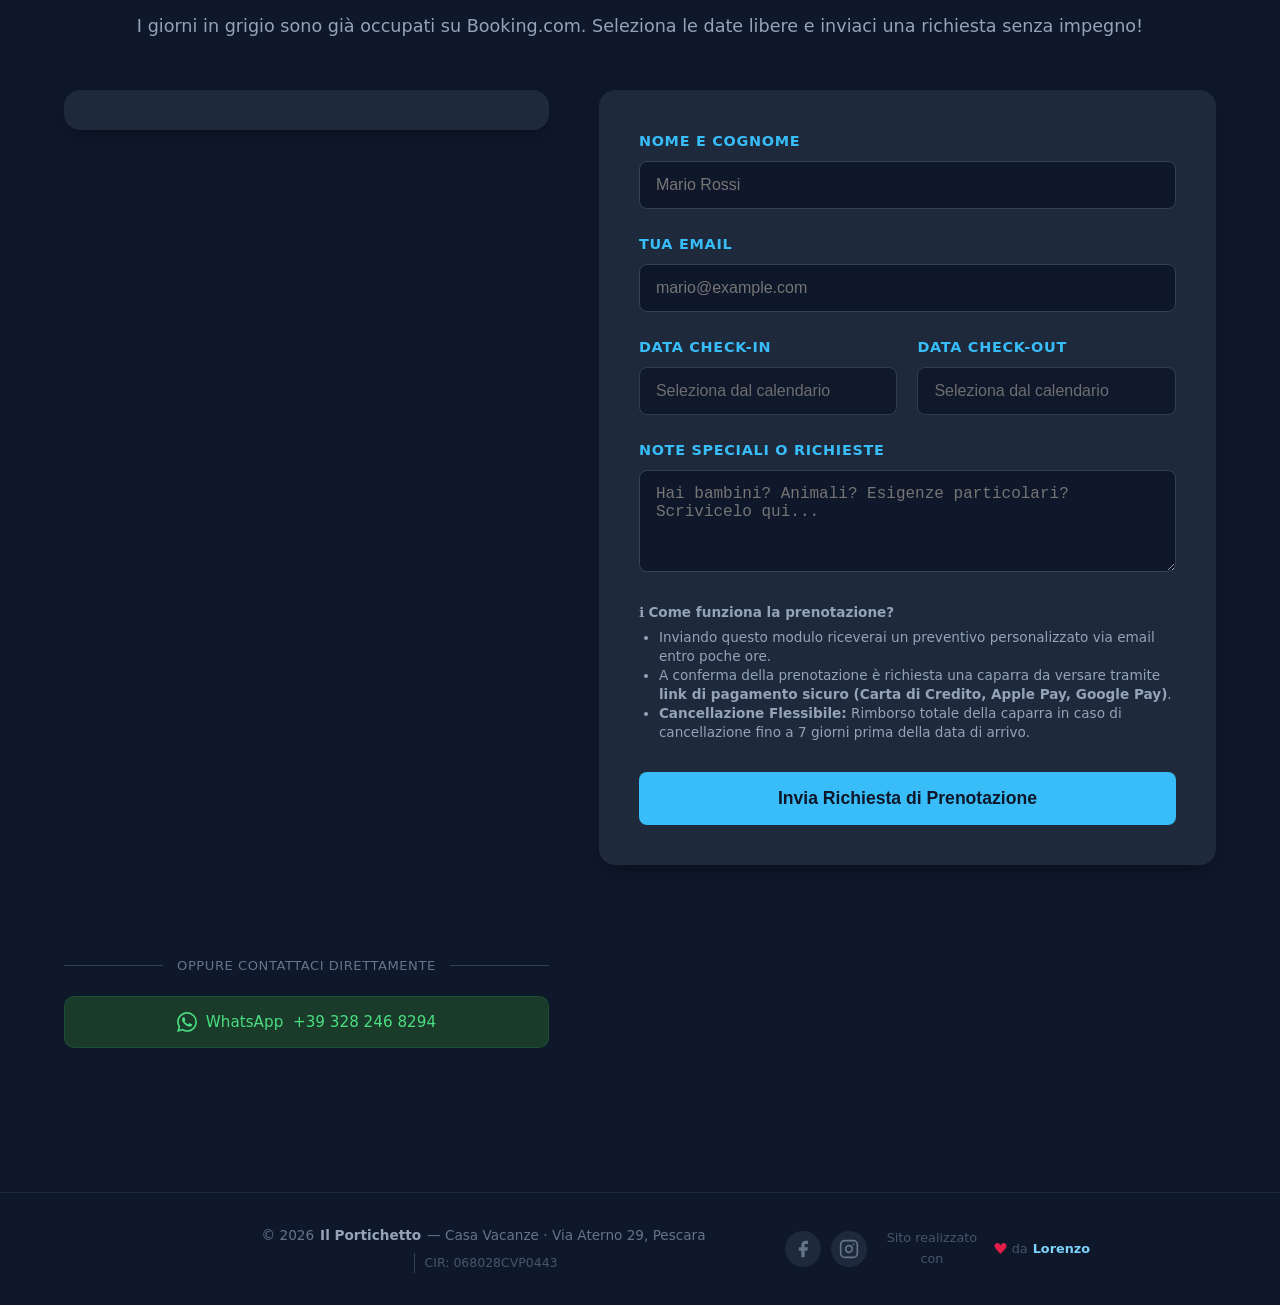
==== commit 2d00ee1b: "Added 3 reviews" ====
--- a/index.html
+++ b/index.html
@@ -153,10 +153,56 @@
                         <img src="Img/IMG_20241228_101602.jpg" alt="Dettaglio struttura o esterno">
                     </div>
                 </div>
-
-            </div>
-        </section>
-
+            </div>
+            
+        </section>
+        <!-- SEZIONE RECENSIONI -->
+        <section class="reviews-section">
+            <div class="container">
+                <h2 class="section-title">Cosa dicono i nostri ospiti</h2>
+                <div class="reviews-grid">
+                    
+                    <!-- Recensione 1 -->
+                    <div class="review-card">
+                        <div class="booking-badge">
+                            <span class="booking-score">10</span>
+                            <span class="booking-label">Eccezionale</span>
+                        </div>
+                        <p class="review-text">
+                            "Soggiorno indimenticabile!♥️
+                             L'appartamento è bellissimo, dotato di tutti i servizi ed i comfort, situato in ottima posizione. Il merito va alla signora Francesca per la cura dei dettagli e per una calorosissima accoglienza, ci ha fatto sentire come se fossimo a casa nostra. Torneremo sicuramente!! ♥️"
+                        </p>
+                        <p class="review-author">— Emilio C.</p>
+                        <span class="review-source">Recensione Booking.com</span>
+                    </div>
+
+                    <!-- Recensione 2 -->
+                    <div class="review-card">
+                        <div class="stars">★★★★★</div>
+                        <p class="review-text">
+                            "Siamo stati in questa meravigliosa struttura purtroppo per una sola notte. Francesca è di una gentilezza incredibile, ci ha fatto trovare dei biscotti deliziosi, l' appartamento è dotato di tutti i confort, nn manca nulla.... la pulizia è eccellente. È stata una meravigliosa scoperta, attenzione ai dettagli. Consigliatissimo . 5 stelle perche nn ne posso mettere di piu...ne meriterebbe 10!☆☆☆☆☆"
+                        </p>
+                        <p class="review-author">— Emanuele C.</p>
+                        <span class="review-source">Recensione Google</span>
+                    </div>
+
+                    <!-- Recensione 3 -->
+                    <div class="review-card">
+                        <div class="booking-badge">
+                            <span class="booking-score">10</span>
+                            <span class="booking-label">Eccezionale</span>
+                        </div>
+                        <p class="review-text">
+                            "We appreciate the warm welcome and exceptional care
+                             Hostess Francesca was very kind and hospitable with us, the apartment was very comfortable and cosy! Francesca helped with all our special needs and found a wonderful restaurant with local special tasteful food! We are very satisfied and happy!"
+                        </p>
+                        <p class="review-author">— Giedrius R.</p>
+                        <span class="review-source">Recensione Booking.com</span>
+                    </div>
+
+                </div>
+            </div>
+        </section>
         <!-- BANNER RECENSIONI & FIDUCIA -->
         <section class="trust-badges-section">
             <div class="trust-container">
@@ -194,6 +240,7 @@
                 </a>
 
             </div>
+
         </section>
 
         <!-- 3. L'APPARTAMENTO & DETTAGLI -->
--- a/style.css
+++ b/style.css
@@ -1188,4 +1188,88 @@
     .footer-social {
         justify-content: center;
     }
+}
+
+/* ==========================================================================
+   SEZIONE RECENSIONI
+   ========================================================================== */
+.reviews-section {
+    padding: 50px 20px;
+    background-color: #f9f9f9;
+    text-align: center;
+}
+
+.reviews-grid {
+    display: flex;
+    flex-wrap: wrap;
+    gap: 20px;
+    justify-content: center;
+    margin-top: 30px;
+}
+
+.review-card {
+    background: #ffffff;
+    border-radius: 12px;
+    padding: 25px 20px;
+    flex: 1 1 280px;
+    max-width: 360px;
+    box-shadow: 0 4px 15px rgba(0, 0, 0, 0.06);
+    display: flex;
+    flex-direction: column;
+    justify-content: space-between;
+    transition: transform 0.2s ease, box-shadow 0.2s ease;
+}
+
+.review-card:hover {
+    transform: translateY(-5px);
+    box-shadow: 0 8px 25px rgba(0, 0, 0, 0.1);
+}
+
+.stars {
+    color: #f39c12; /* Colore oro delle stelle */
+    font-size: 1.2rem;
+    margin-bottom: 12px;
+}
+
+.review-text {
+    font-style: italic;
+    color: #444;
+    line-height: 1.5;
+    font-size: 0.95rem;
+    margin-bottom: 15px;
+}
+
+.review-author {
+    font-weight: bold;
+    color: #222;
+    margin-bottom: 2px;
+}
+
+.review-source {
+    font-size: 0.8rem;
+    color: #888;
+}
+
+/* Badge stile Booking.com */
+.booking-badge {
+    display: inline-flex;
+    align-items: center;
+    justify-content: center;
+    gap: 8px;
+    margin-bottom: 12px;
+}
+
+.booking-score {
+    background-color: #003580; /* Tipico blu Booking.com */
+    color: #ffffff;
+    font-weight: bold;
+    font-size: 1rem;
+    padding: 4px 8px;
+    border-radius: 6px 6px 6px 0; /* Forma leggermente smussata tipica di Booking */
+}
+
+.booking-label {
+    font-weight: 600;
+    color: #003580;
+    font-size: 0.95rem;
 }
